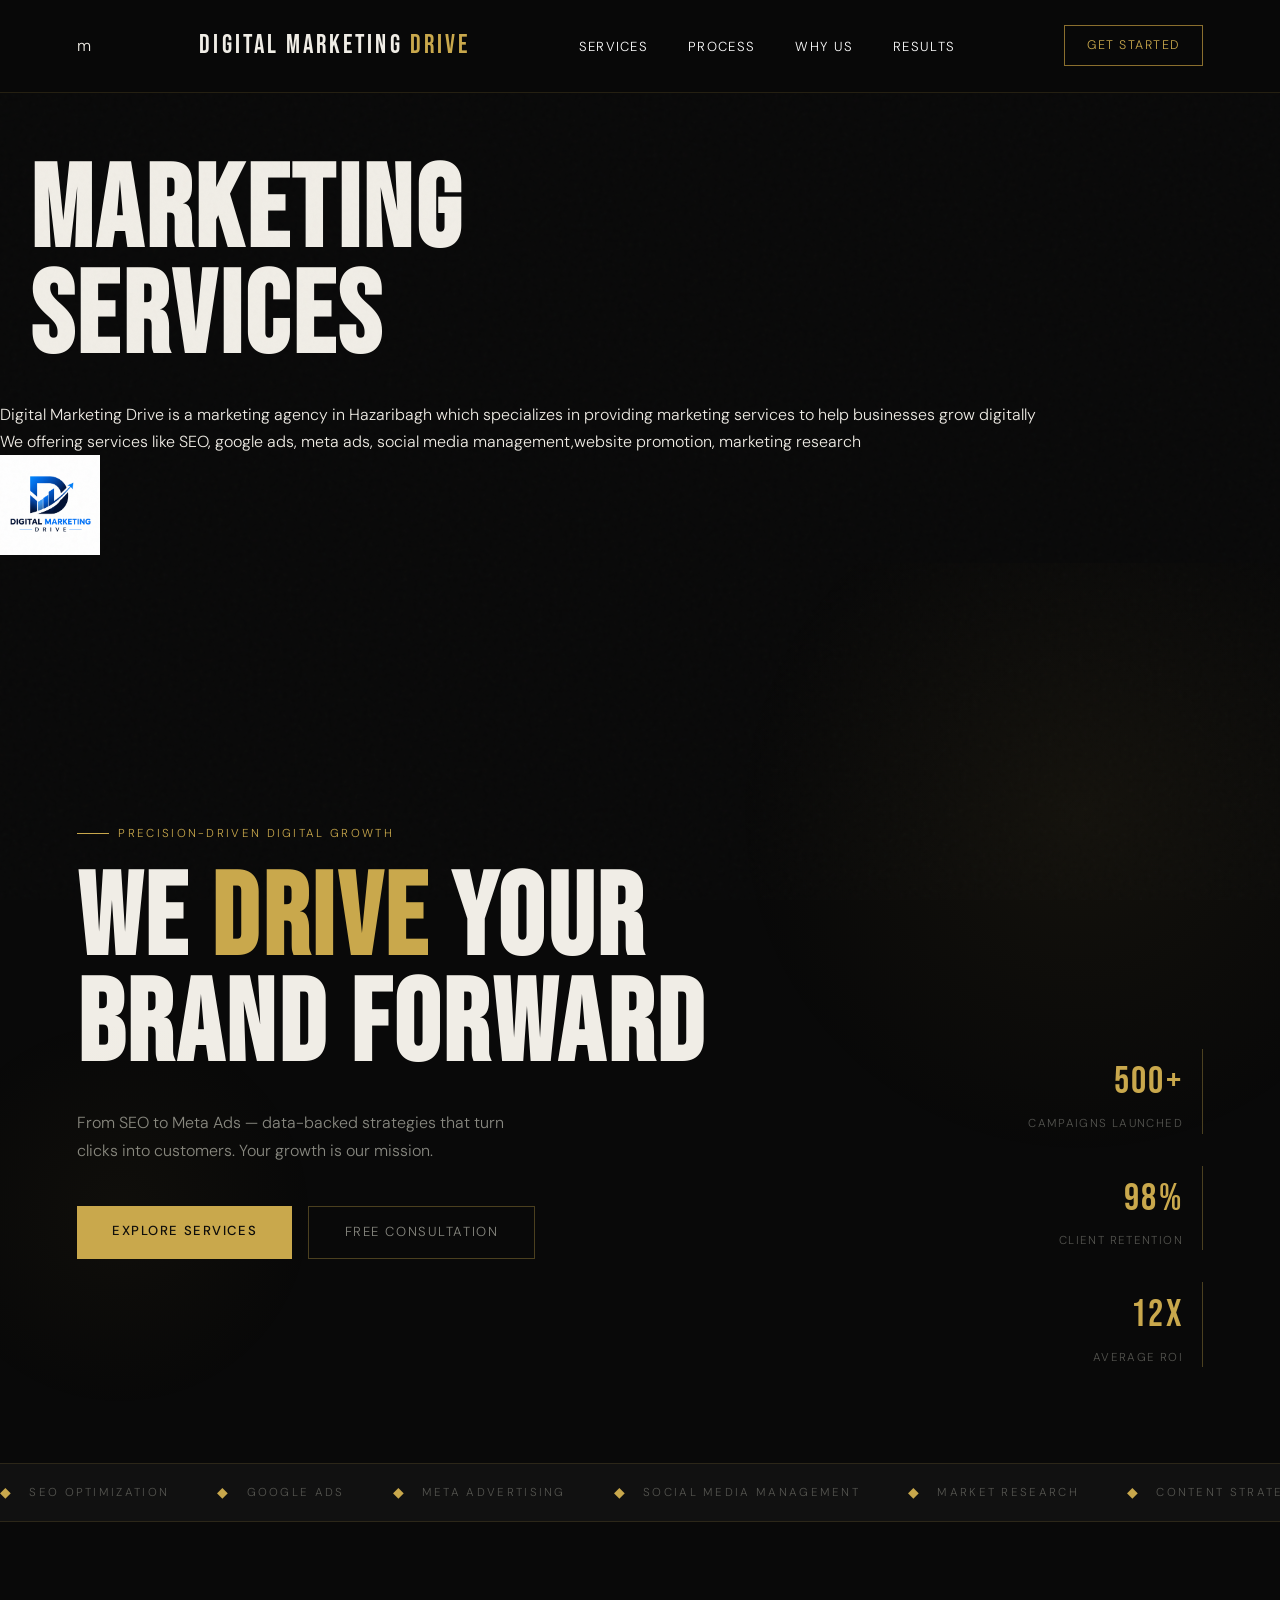
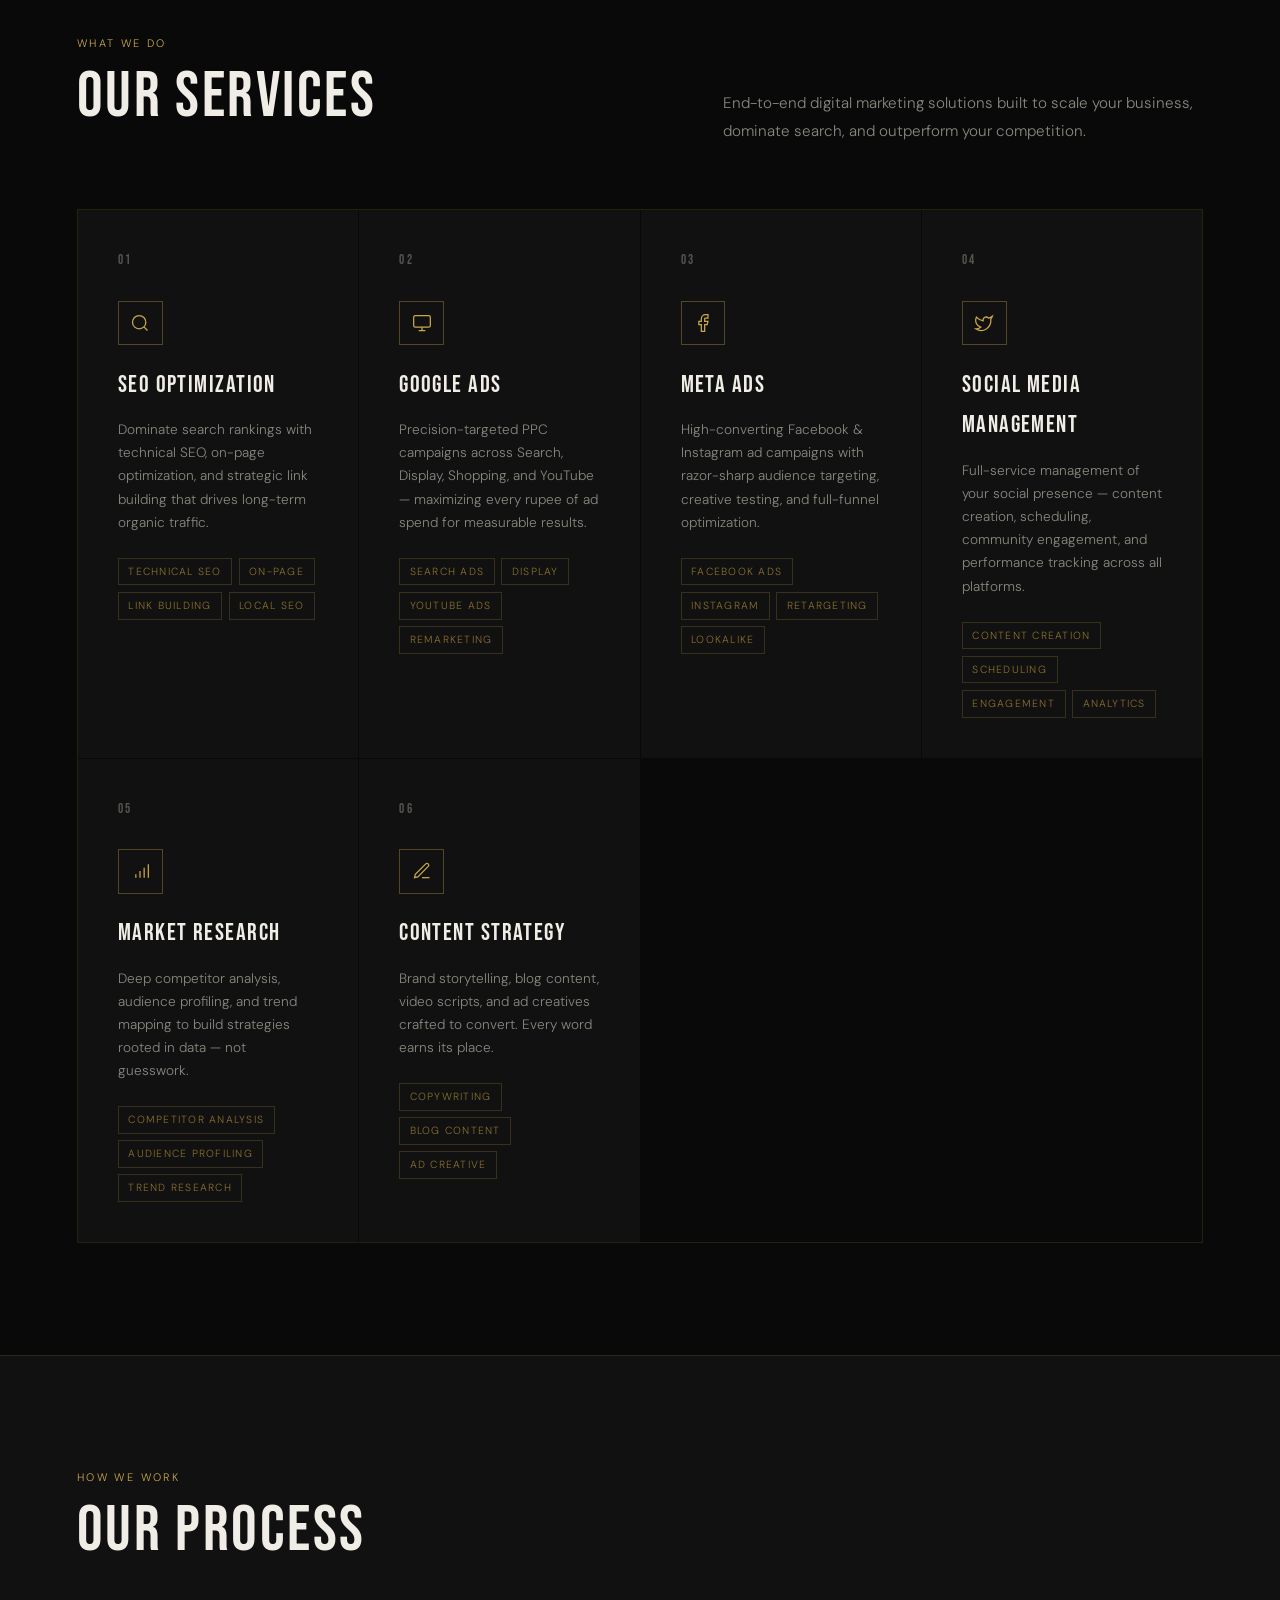
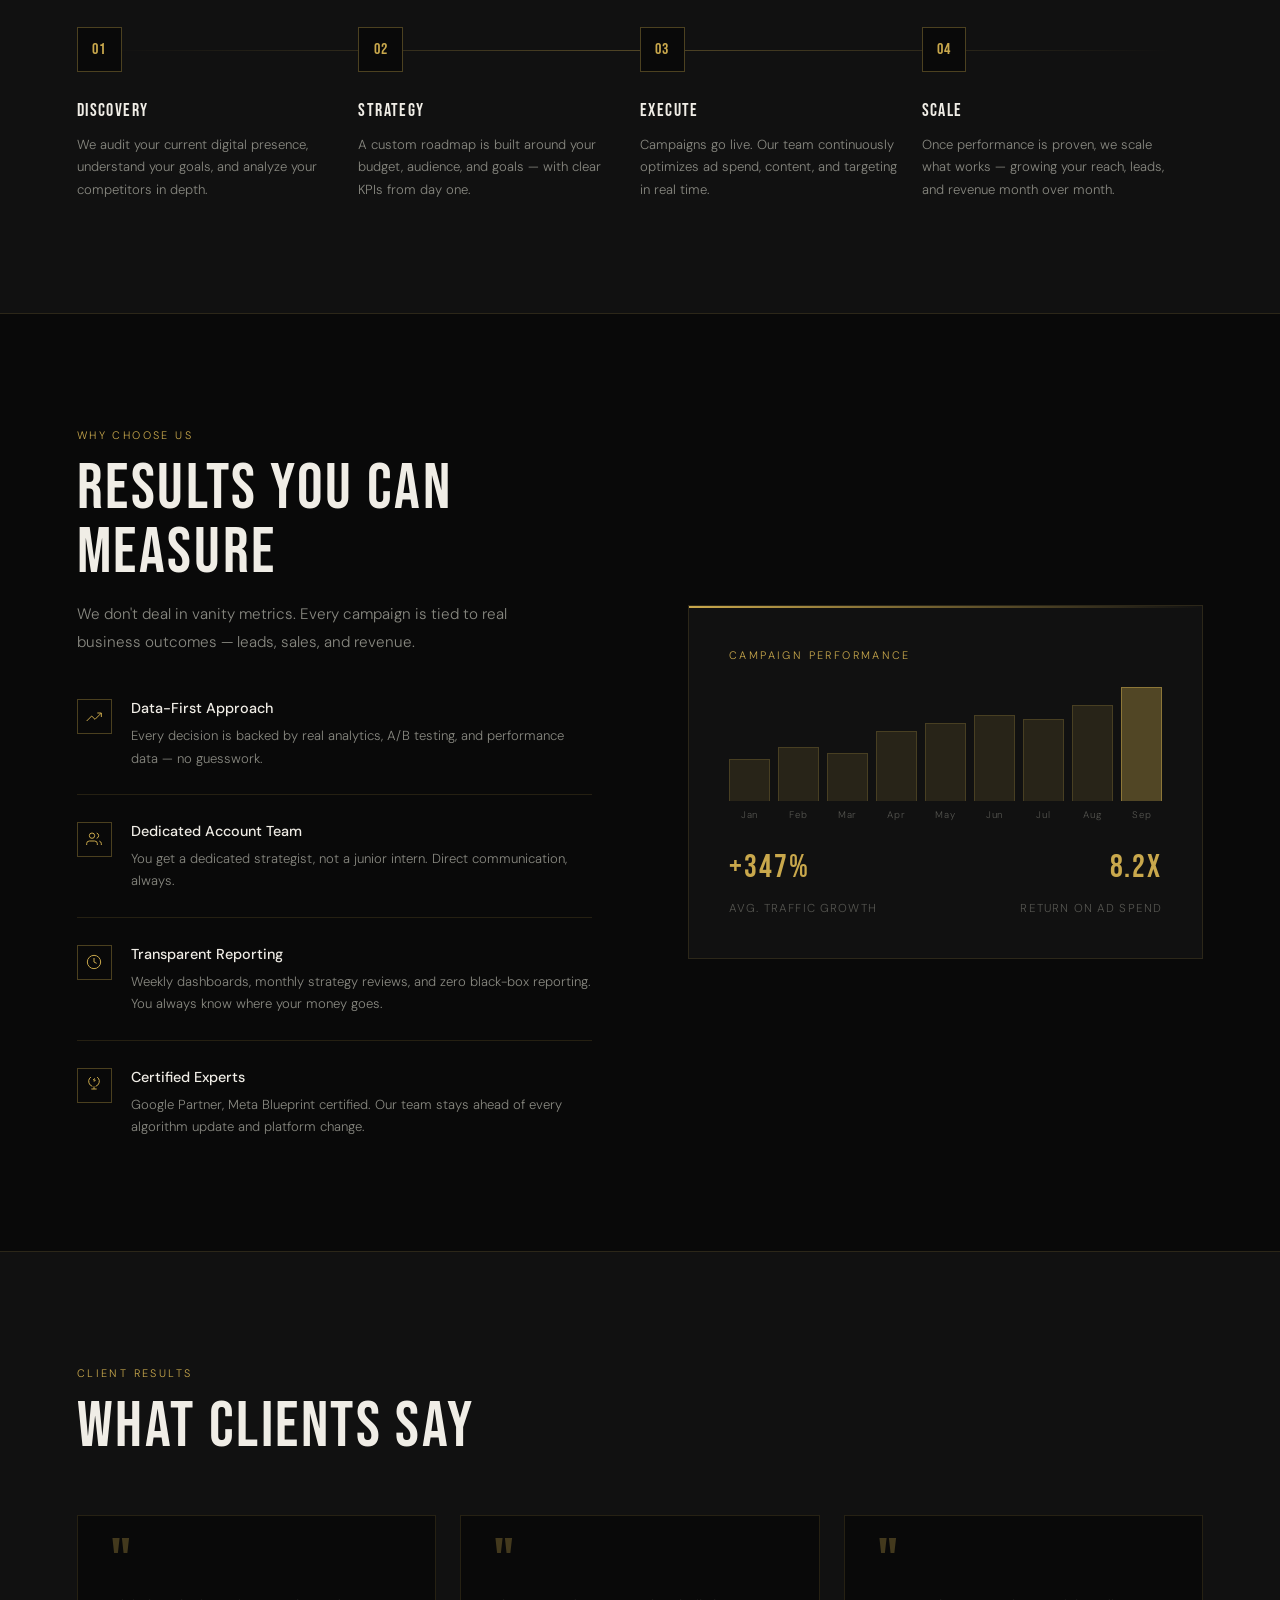
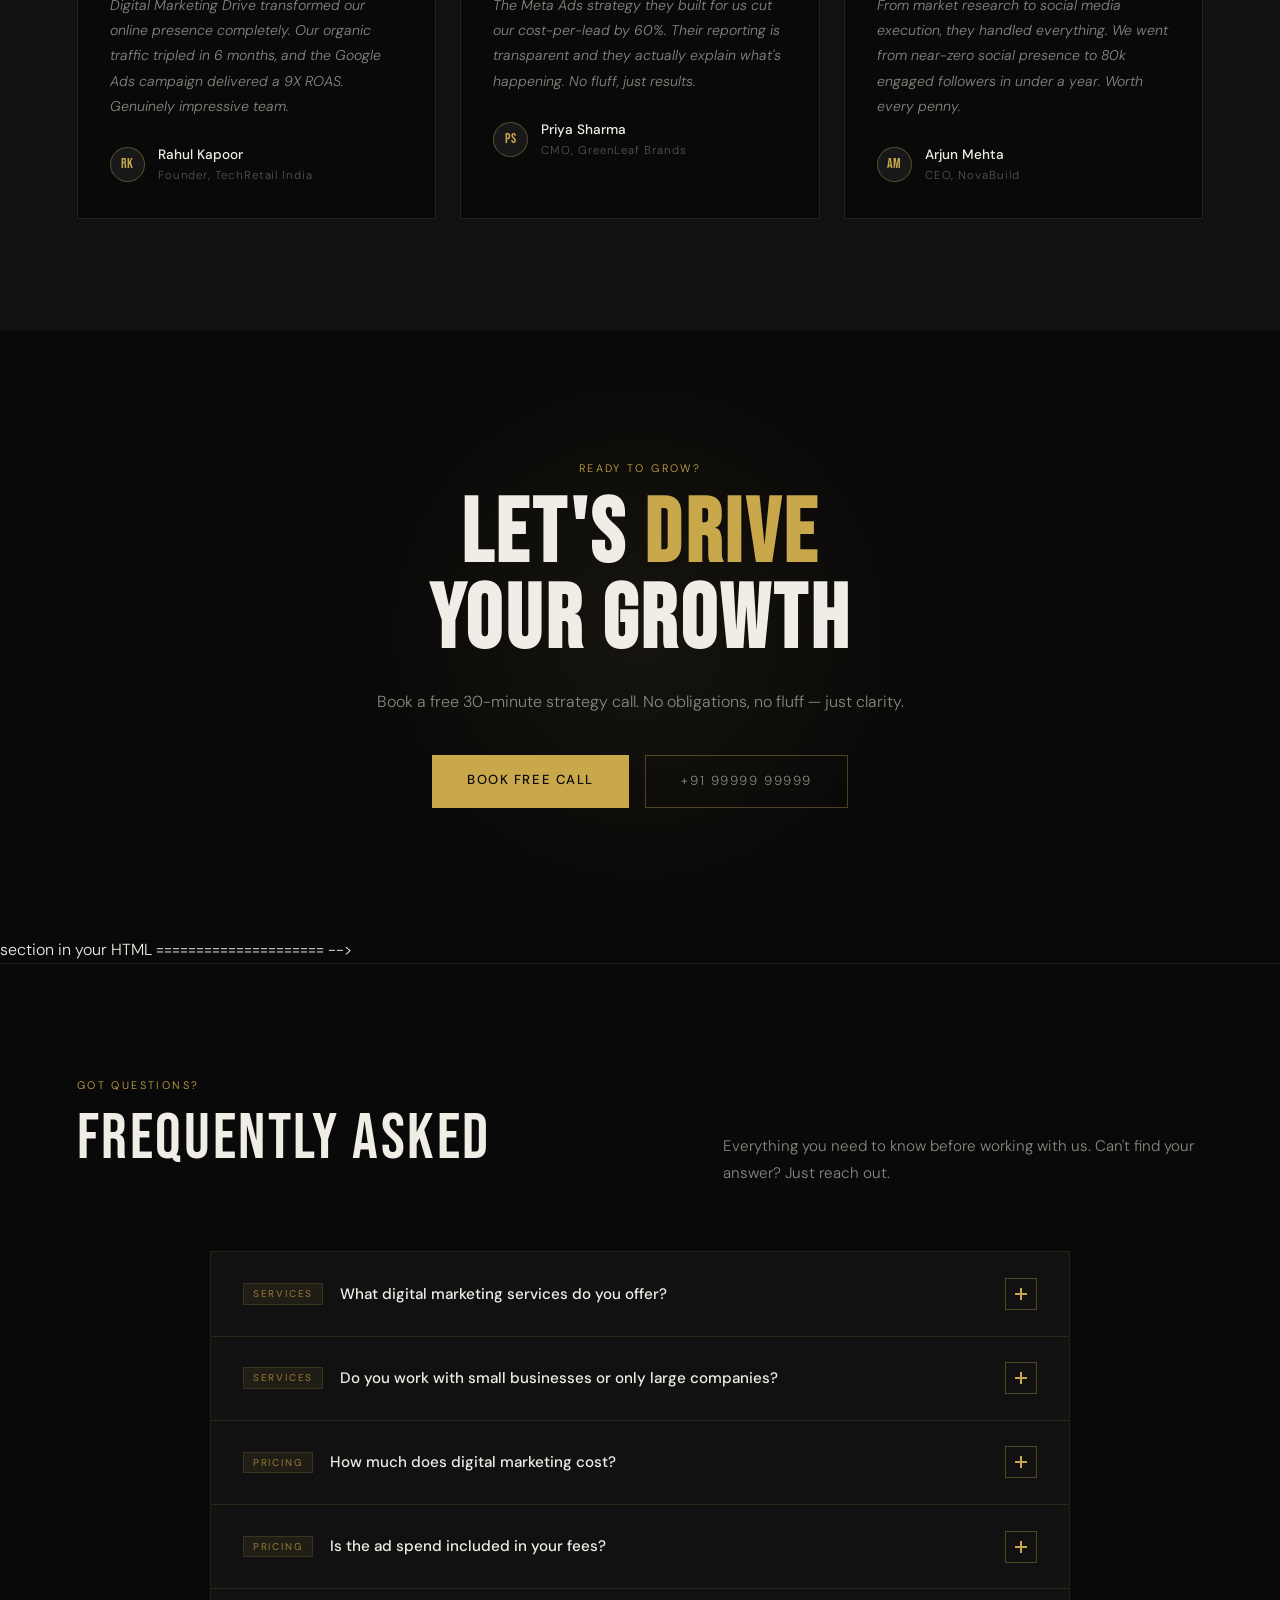
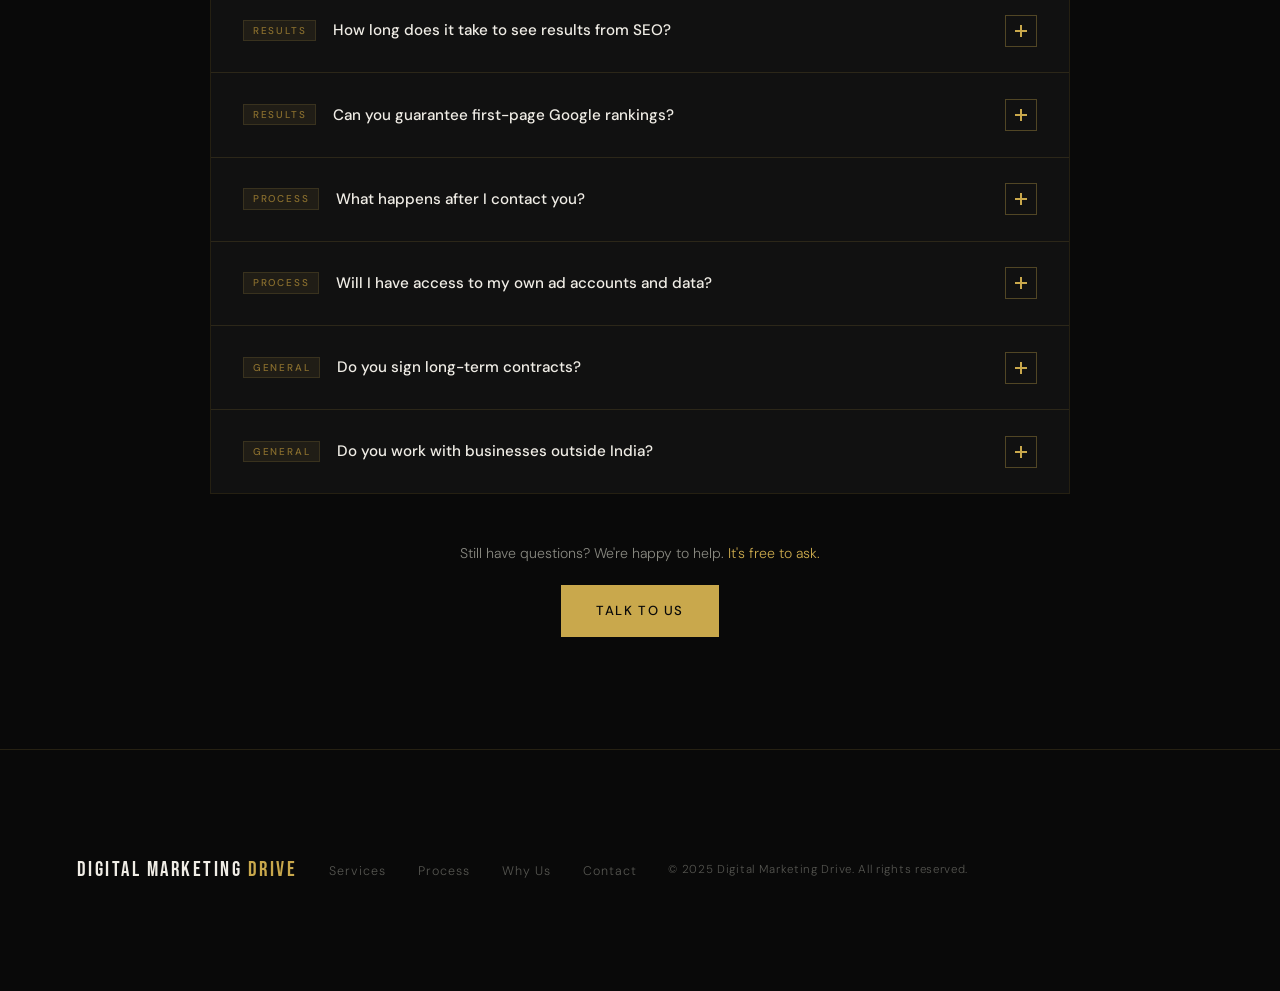
==== index.html @ 26f2d46a "update" ====
<!DOCTYPE html>
<html lang="en">
<head>
  
<meta name="google-site-verification" content="alt0ErPaiK5HaQEYx57ygSTDTfefGJFBTfuXlJcCI04" />
  <script type="application/ld+json">
    

{
  "@context": "https://schema.org/",
  "@type": "[service,organization]",
  "name": "Digital Marketing Drive",
  "url": "",
  "potentialAction": {
    "@type": "digital-marketing-service",
    "target": "{search-engine-optimization}",
    "target": "{search-engine-marketing}",
    "target": "{social-media-marketing}",
    "target": "{email-marketing}",
    "query-input": "digital-marketing-service-near-me"
  }
}
</script>
<meta charset="UTF-8">
<meta name="viewport" content="width=device-width, initial-scale=1.0">
<title>Digital Marketing Drive</title>
<meta name="description" content="Digital Marketing Drive provides services for Marketing business like SEO, google ads, meta ads, website promotion,content marketing,
social media management, marketing research , data analyticsand marketing solutions for business">
<meta name="keywords" content="social media management in Hazaribagh, content marketing in Hazaribagh, marketing research in Hazaribagh, meta ads in Hazaribagh, google ads in Hazaribagh,
 SEO in Hazaribagh, website promotion in Hazaribagh, data analytics in Hazaribagh">



<link href="https://fonts.googleapis.com/css2?family=Bebas+Neue&family=DM+Sans:ital,wght@0,300;0,400;0,500;1,300&display=swap" rel="stylesheet">
<link rel="stylesheet" href="style.css">
<link rel="icon" type="image/png" href="Digital marketing.png",>
<meta name="google-site-verification" content="alt0ErPaiK5HaQEYx57ygSTDTfefGJFBTfuXlJcCI04" />


 


</head>
<body>
  <h1 class="heading">Marketing services</h1>
  <p>Digital Marketing Drive is a marketing agency in Hazaribagh which specializes in providing marketing services to help  businesses grow digitally</p>
  <p> We offering services like SEO, google ads, meta ads, social media management,website promotion, marketing research</p>
<image height="100 " width="100"src="Digital marketing.png" alt="digital marketing drive logo">

<!-- NAV -->
<nav>m
  <div class="nav-logo">Digital Marketing <span>Drive</span></div>
  <ul class="nav-links">
    <li><a href="#services">Services</a></li>
    <li><a href="#process">Process</a></li>
    <li><a href="#why">Why Us</a></li>
    <li><a href="#testimonials">Results</a></li>
  </ul>
  <a target="_blank" href="#contact" class="nav-cta">Get Started</a>
</nav>

<!-- HERO -->
<section class="hero">
  <div class="hero-bg-circle"></div>
  <div class="hero-bg-circle2"></div>
  <div>
    <div class="hero-eyebrow">Precision-Driven Digital Growth</div>
    <h1>We <span class="gold">Drive</span> Your Brand Forward</h1>
    <p class="hero-sub">From SEO to Meta Ads — data-backed strategies that turn clicks into customers. Your growth is our mission.</p>
    <div class="hero-actions">
      <a href="#services" class="btn-primary">Explore Services</a>
      <a href="#contact" class="btn-ghost">Free Consultation</a>
    </div>
  </div>
  <div class="hero-stats">
    <div class="stat">
      <div class="stat-num">500+</div>
      <div class="stat-label">Campaigns Launched</div>
    </div>
    <div class="stat">
      <div class="stat-num">98%</div>
      <div class="stat-label">Client Retention</div>
    </div>
    <div class="stat">
      <div class="stat-num">12X</div>
      <div class="stat-label">Average ROI</div>
    </div>
  </div>
</section>

<!-- MARQUEE -->
<div class="marquee-section">
  <div class="marquee-track">
    <div class="marquee-item"><span>◆</span> SEO Optimization</div>
    <div class="marquee-item"><span>◆</span> Google Ads</div>
    <div class="marquee-item"><span>◆</span> Meta Advertising</div>
    <div class="marquee-item"><span>◆</span> Social Media Management</div>
    <div class="marquee-item"><span>◆</span> Market Research</div>
    <div class="marquee-item"><span>◆</span> Content Strategy</div>
    <div class="marquee-item"><span>◆</span> Brand Growth</div>
    <div class="marquee-item"><span>◆</span> Data Analytics</div>
    <div class="marquee-item"><span>◆</span> SEO Optimization</div>
    <div class="marquee-item"><span>◆</span> Google Ads</div>
    <div class="marquee-item"><span>◆</span> Meta Advertising</div>
    <div class="marquee-item"><span>◆</span> Social Media Management</div>
    <div class="marquee-item"><span>◆</span> Market Research</div>
    <div class="marquee-item"><span>◆</span> Content Strategy</div>
    <div class="marquee-item"><span>◆</span> Brand Growth</div>
    <div class="marquee-item"><span>◆</span> Data Analytics</div>
  </div>
</div>

<!-- SERVICES -->
<section class="services" id="services">
  <div class="services-header">
    <div>
      <div class="section-label">What We Do</div>
      <div class="section-title">Our Services</div>
    </div>
    <p class="section-body">End-to-end digital marketing solutions built to scale your business, dominate search, and outperform your competition.</p>
  </div>

  <div class="services-grid">
    <div class="service-card reveal">
      <div class="service-num">01</div>
      <div class="service-icon">
        <svg width="20" height="20" viewBox="0 0 24 24" fill="none" stroke="currentColor" stroke-width="1.5"><circle cx="11" cy="11" r="8"/><path d="m21 21-4.35-4.35"/></svg>
      </div>
      <div class="service-name">SEO Optimization</div>
      <p class="service-desc">Dominate search rankings with technical SEO, on-page optimization, and strategic link building that drives long-term organic traffic.</p>
      <div class="service-tags">
        <span class="tag">Technical SEO</span>
        <span class="tag">On-Page</span>
        <span class="tag">Link Building</span>
        <span class="tag">Local SEO</span>
      </div>
    </div>

    <div class="service-card reveal reveal-delay-1">
      <div class="service-num">02</div>
      <div class="service-icon">
        <svg width="20" height="20" viewBox="0 0 24 24" fill="none" stroke="currentColor" stroke-width="1.5"><rect x="2" y="3" width="20" height="14" rx="2"/><path d="M8 21h8M12 17v4"/></svg>
      </div>
      <div class="service-name">Google Ads</div>
      <p class="service-desc">Precision-targeted PPC campaigns across Search, Display, Shopping, and YouTube — maximizing every rupee of ad spend for measurable results.</p>
      <div class="service-tags">
        <span class="tag">Search Ads</span>
        <span class="tag">Display</span>
        <span class="tag">YouTube Ads</span>
        <span class="tag">Remarketing</span>
      </div>
    </div>

    <div class="service-card reveal reveal-delay-2">
      <div class="service-num">03</div>
      <div class="service-icon">
        <svg width="20" height="20" viewBox="0 0 24 24" fill="none" stroke="currentColor" stroke-width="1.5"><path d="M18 2h-3a5 5 0 0 0-5 5v3H7v4h3v8h4v-8h3l1-4h-4V7a1 1 0 0 1 1-1h3z"/></svg>
      </div>
      <div class="service-name">Meta Ads</div>
      <p class="service-desc">High-converting Facebook & Instagram ad campaigns with razor-sharp audience targeting, creative testing, and full-funnel optimization.</p>
      <div class="service-tags">
        <span class="tag">Facebook Ads</span>
        <span class="tag">Instagram</span>
        <span class="tag">Retargeting</span>
        <span class="tag">Lookalike</span>
      </div>
    </div>

    <div class="service-card reveal reveal-delay-3">
      <div class="service-num">04</div>
      <div class="service-icon">
        <svg width="20" height="20" viewBox="0 0 24 24" fill="none" stroke="currentColor" stroke-width="1.5"><path d="M22 4s-.7 2.1-2 3.4c1.6 10-9.4 17.3-18 11.6 2.2.1 4.4-.6 6-2C3 15.5.5 9.6 3 5c2.2 2.4 4.7 4.3 8 4.5-.8-3.9 3.6-6.3 6.4-3.3A12.7 12.7 0 0 0 22 4z"/></svg>
      </div>
      <div class="service-name">Social Media Management</div>
      <p class="service-desc">Full-service management of your social presence — content creation, scheduling, community engagement, and performance tracking across all platforms.</p>
      <div class="service-tags">
        <span class="tag">Content Creation</span>
        <span class="tag">Scheduling</span>
        <span class="tag">Engagement</span>
        <span class="tag">Analytics</span>
      </div>
    </div>

    <div class="service-card reveal reveal-delay-1">
      <div class="service-num">05</div>
      <div class="service-icon">
        <svg width="20" height="20" viewBox="0 0 24 24" fill="none" stroke="currentColor" stroke-width="1.5"><path d="M2 20h.01"/><path d="M7 20v-4"/><path d="M12 20v-8"/><path d="M17 20V8"/><path d="M22 4v16"/></svg>
      </div>
      <div class="service-name">Market Research</div>
      <p class="service-desc">Deep competitor analysis, audience profiling, and trend mapping to build strategies rooted in data — not guesswork.</p>
      <div class="service-tags">
        <span class="tag">Competitor Analysis</span>
        <span class="tag">Audience Profiling</span>
        <span class="tag">Trend Research</span>
      </div>
    </div>

    <div class="service-card reveal reveal-delay-2">
      <div class="service-num">06</div>
      <div class="service-icon">
        <svg width="20" height="20" viewBox="0 0 24 24" fill="none" stroke="currentColor" stroke-width="1.5"><path d="M12 20h9"/><path d="M16.5 3.5a2.12 2.12 0 0 1 3 3L7 19l-4 1 1-4Z"/></svg>
      </div>
      <div class="service-name">Content Strategy</div>
      <p class="service-desc">Brand storytelling, blog content, video scripts, and ad creatives crafted to convert. Every word earns its place.</p>
      <div class="service-tags">
        <span class="tag">Copywriting</span>
        <span class="tag">Blog Content</span>
        <span class="tag">Ad Creative</span>
      </div>
    </div>
  </div>
</section>

<!-- PROCESS -->
<section class="process" id="process">
  <div class="process-header">
    <div class="section-label">How We Work</div>
    <div class="section-title">Our Process</div>
  </div>
  <div class="process-steps">
    <div class="step reveal">
      <div class="step-dot">01</div>
      <div class="step-title">Discovery</div>
      <p class="step-desc">We audit your current digital presence, understand your goals, and analyze your competitors in depth.</p>
    </div>
    <div class="step reveal reveal-delay-1">
      <div class="step-dot">02</div>
      <div class="step-title">Strategy</div>
      <p class="step-desc">A custom roadmap is built around your budget, audience, and goals — with clear KPIs from day one.</p>
    </div>
    <div class="step reveal reveal-delay-2">
      <div class="step-dot">03</div>
      <div class="step-title">Execute</div>
      <p class="step-desc">Campaigns go live. Our team continuously optimizes ad spend, content, and targeting in real time.</p>
    </div>
    <div class="step reveal reveal-delay-3">
      <div class="step-dot">04</div>
      <div class="step-title">Scale</div>
      <p class="step-desc">Once performance is proven, we scale what works — growing your reach, leads, and revenue month over month.</p>
    </div>
  </div>
</section>

<!-- WHY US -->
<section class="why" id="why">
  <div>
    <div class="section-label">Why Choose Us</div>
    <div class="section-title">Results You Can Measure</div>
    <p class="section-body" style="margin-bottom: 2.5rem;">We don't deal in vanity metrics. Every campaign is tied to real business outcomes — leads, sales, and revenue.</p>
    <div class="why-features">
      <div class="feature-row reveal">
        <div class="feature-icon-wrap">
          <svg width="16" height="16" viewBox="0 0 24 24" fill="none" stroke="currentColor" stroke-width="1.5"><polyline points="23 6 13.5 15.5 8.5 10.5 1 18"/><polyline points="17 6 23 6 23 12"/></svg>
        </div>
        <div>
          <div class="feature-title">Data-First Approach</div>
          <p class="feature-text">Every decision is backed by real analytics, A/B testing, and performance data — no guesswork.</p>
        </div>
      </div>
      <div class="feature-row reveal reveal-delay-1">
        <div class="feature-icon-wrap">
          <svg width="16" height="16" viewBox="0 0 24 24" fill="none" stroke="currentColor" stroke-width="1.5"><path d="M17 21v-2a4 4 0 0 0-4-4H5a4 4 0 0 0-4 4v2"/><circle cx="9" cy="7" r="4"/><path d="M23 21v-2a4 4 0 0 0-3-3.87"/><path d="M16 3.13a4 4 0 0 1 0 7.75"/></svg>
        </div>
        <div>
          <div class="feature-title">Dedicated Account Team</div>
          <p class="feature-text">You get a dedicated strategist, not a junior intern. Direct communication, always.</p>
        </div>
      </div>
      <div class="feature-row reveal reveal-delay-2">
        <div class="feature-icon-wrap">
          <svg width="16" height="16" viewBox="0 0 24 24" fill="none" stroke="currentColor" stroke-width="1.5"><circle cx="12" cy="12" r="10"/><polyline points="12 6 12 12 16 14"/></svg>
        </div>
        <div>
          <div class="feature-title">Transparent Reporting</div>
          <p class="feature-text">Weekly dashboards, monthly strategy reviews, and zero black-box reporting. You always know where your money goes.</p>
        </div>
      </div>
      <div class="feature-row reveal reveal-delay-3">
        <div class="feature-icon-wrap">
          <svg width="16" height="16" viewBox="0 0 24 24" fill="none" stroke="currentColor" stroke-width="1.5"><path d="m13 2-2 2.5h3L12 7"/><path d="M9.5 14a8 8 0 1 1 5 0"/><path d="M12 14v4M8 18h8"/></svg>
        </div>
        <div>
          <div class="feature-title">Certified Experts</div>
          <p class="feature-text">Google Partner, Meta Blueprint certified. Our team stays ahead of every algorithm update and platform change.</p>
        </div>
      </div>
    </div>
  </div>

  <div class="why-visual reveal">
    <div class="why-card-main">
      <div class="section-label" style="margin-bottom: 1rem;">Campaign Performance</div>
      <div class="growth-chart">
        <div class="bar" style="height: 35%"><span class="bar-label">Jan</span></div>
        <div class="bar" style="height: 45%"><span class="bar-label">Feb</span></div>
        <div class="bar" style="height: 40%"><span class="bar-label">Mar</span></div>
        <div class="bar" style="height: 58%"><span class="bar-label">Apr</span></div>
        <div class="bar" style="height: 65%"><span class="bar-label">May</span></div>
        <div class="bar" style="height: 72%"><span class="bar-label">Jun</span></div>
        <div class="bar" style="height: 68%"><span class="bar-label">Jul</span></div>
        <div class="bar" style="height: 80%"><span class="bar-label">Aug</span></div>
        <div class="bar active" style="height: 95%"><span class="bar-label">Sep</span></div>
      </div>
      <div class="chart-footer" style="margin-top: 2.5rem;">
        <div>
          <div class="chart-metric">+347%</div>
          <div class="chart-metric-label">Avg. Traffic Growth</div>
        </div>
        <div style="text-align:right">
          <div class="chart-metric">8.2X</div>
          <div class="chart-metric-label">Return on Ad Spend</div>
        </div>
      </div>
    </div>
  </div>
</section>

<!-- TESTIMONIALS -->
<section class="testimonials" id="testimonials">
  <div class="testi-header">
    <div class="section-label">Client Results</div>
    <div class="section-title">What Clients Say</div>
  </div>
  <div class="testi-grid">
    <div class="testi-card reveal">
      <div class="testi-quote-mark">"</div>
      <p class="testi-text">Digital Marketing Drive transformed our online presence completely. Our organic traffic tripled in 6 months, and the Google Ads campaign delivered a 9X ROAS. Genuinely impressive team.</p>
      <div class="testi-author">
        <div class="testi-avatar">RK</div>
        <div>
          <div class="testi-name">Rahul Kapoor</div>
          <div class="testi-role">Founder, TechRetail India</div>
        </div>
      </div>
    </div>
    <div class="testi-card reveal reveal-delay-1">
      <div class="testi-quote-mark">"</div>
      <p class="testi-text">The Meta Ads strategy they built for us cut our cost-per-lead by 60%. Their reporting is transparent and they actually explain what's happening. No fluff, just results.</p>
      <div class="testi-author">
        <div class="testi-avatar">PS</div>
        <div>
          <div class="testi-name">Priya Sharma</div>
          <div class="testi-role">CMO, GreenLeaf Brands</div>
        </div>
      </div>
    </div>
    <div class="testi-card reveal reveal-delay-2">
      <div class="testi-quote-mark">"</div>
      <p class="testi-text">From market research to social media execution, they handled everything. We went from near-zero social presence to 80k engaged followers in under a year. Worth every penny.</p>
      <div class="testi-author">
        <div class="testi-avatar">AM</div>
        <div>
          <div class="testi-name">Arjun Mehta</div>
          <div class="testi-role">CEO, NovaBuild</div>
        </div>
      </div>
    </div>
  </div>
</section>

<!-- CTA -->
<section class="cta-section" id="contact">
  <div class="section-label" style="text-align:center; margin-bottom: 1rem;">Ready to Grow?</div>
  <h2>Let's <span>Drive</span><br>Your Growth</h2>
  <p>Book a free 30-minute strategy call. No obligations, no fluff — just clarity.</p>
  <div class="hero-actions">
    <a href="mailto:hello@digitalmarketingdrive.com" class="btn-primary">Book Free Call</a>
    <a href="tel:+91-9999999999" class="btn-ghost">+91 99999 99999</a>
  </div>
</section>
<!-- =====================
     FAQ SECTION
     Paste this just before the <!-- CTA --> section in your HTML
     ===================== -->

<section class="faq" id="faq">
  <div class="faq-header">
    <div>
      <div class="section-label">Got Questions?</div>
      <div class="section-title">Frequently Asked</div>
    </div>
    <p class="section-body">Everything you need to know before working with us. Can't find your answer? Just reach out.</p>
  </div>

  <div class="faq-list">

    <!-- SERVICES -->
    <div class="faq-item reveal">
      <button class="faq-question" aria-expanded="false">
        <span class="faq-question-text">
          <span class="faq-category-label">Services</span>
          What digital marketing services do you offer?
        </span>
        <span class="faq-icon" aria-hidden="true">
          <svg viewBox="0 0 14 14"><line x1="7" y1="1" x2="7" y2="13"/><line x1="1" y1="7" x2="13" y2="7"/></svg>
        </span>
      </button>
      <div class="faq-answer">
        <p>We offer a full suite of digital marketing services including SEO Optimization, Google Ads (PPC), Meta Ads (Facebook & Instagram), Social Media Management, Market Research, and Content Strategy. Each service is available individually or as part of a custom growth package tailored to your business goals and budget.</p>
      </div>
    </div>

    <div class="faq-item reveal reveal-delay-1">
      <button class="faq-question" aria-expanded="false">
        <span class="faq-question-text">
          <span class="faq-category-label">Services</span>
          Do you work with small businesses or only large companies?
        </span>
        <span class="faq-icon" aria-hidden="true">
          <svg viewBox="0 0 14 14"><line x1="7" y1="1" x2="7" y2="13"/><line x1="1" y1="7" x2="13" y2="7"/></svg>
        </span>
      </button>
      <div class="faq-answer">
        <p>We work with businesses of all sizes — from early-stage startups and local businesses to established mid-sized brands. Our strategies are always scaled and priced to match your current stage. Whether you have a ₹15,000/month budget or ₹5 lakh/month, we build a plan that delivers real ROI at your level.</p>
      </div>
    </div>

    <!-- PRICING -->
    <div class="faq-item reveal reveal-delay-2">
      <button class="faq-question" aria-expanded="false">
        <span class="faq-question-text">
          <span class="faq-category-label">Pricing</span>
          How much does digital marketing cost?
        </span>
        <span class="faq-icon" aria-hidden="true">
          <svg viewBox="0 0 14 14"><line x1="7" y1="1" x2="7" y2="13"/><line x1="1" y1="7" x2="13" y2="7"/></svg>
        </span>
      </button>
      <div class="faq-answer">
        <p>Pricing depends on the services selected, your industry, and campaign scope. As a general guide, our monthly retainers start from ₹15,000 for a single service and go up based on the complexity and scale of your campaigns. We offer a free consultation to assess your needs before giving you a precise, transparent quote — no hidden fees, ever.</p>
      </div>
    </div>

    <div class="faq-item reveal reveal-delay-3">
      <button class="faq-question" aria-expanded="false">
        <span class="faq-question-text">
          <span class="faq-category-label">Pricing</span>
          Is the ad spend included in your fees?
        </span>
        <span class="faq-icon" aria-hidden="true">
          <svg viewBox="0 0 14 14"><line x1="7" y1="1" x2="7" y2="13"/><line x1="1" y1="7" x2="13" y2="7"/></svg>
        </span>
      </button>
      <div class="faq-answer">
        <p>No — ad spend (the money paid directly to Google or Meta) is separate from our management fees. You retain full control of your ad accounts and pay the platforms directly. Our fee covers strategy, campaign setup, creative development, ongoing optimization, and reporting. This keeps things fully transparent — you always see exactly where your money goes.</p>
      </div>
    </div>

    <!-- RESULTS -->
    <div class="faq-item reveal">
      <button class="faq-question" aria-expanded="false">
        <span class="faq-question-text">
          <span class="faq-category-label">Results</span>
          How long does it take to see results from SEO?
        </span>
        <span class="faq-icon" aria-hidden="true">
          <svg viewBox="0 0 14 14"><line x1="7" y1="1" x2="7" y2="13"/><line x1="1" y1="7" x2="13" y2="7"/></svg>
        </span>
      </button>
      <div class="faq-answer">
        <p>SEO is a long-term investment. Most clients start seeing measurable improvements in keyword rankings and organic traffic within 3–4 months. Significant, compounding results typically become visible at the 6–9 month mark. Paid ads (Google/Meta) deliver results much faster — often within the first 2–4 weeks of a campaign going live.</p>
      </div>
    </div>

    <div class="faq-item reveal reveal-delay-1">
      <button class="faq-question" aria-expanded="false">
        <span class="faq-question-text">
          <span class="faq-category-label">Results</span>
          Can you guarantee first-page Google rankings?
        </span>
        <span class="faq-icon" aria-hidden="true">
          <svg viewBox="0 0 14 14"><line x1="7" y1="1" x2="7" y2="13"/><line x1="1" y1="7" x2="13" y2="7"/></svg>
        </span>
      </button>
      <div class="faq-answer">
        <p>No ethical SEO agency can guarantee specific rankings — and you should be cautious of anyone who does. Google's algorithm is complex and ever-changing. What we do guarantee is a proven, white-hat methodology focused on improving your overall organic visibility, traffic quality, and domain authority over time. Our track record speaks through our clients' growth, not empty promises.</p>
      </div>
    </div>

    <!-- PROCESS -->
    <div class="faq-item reveal reveal-delay-2">
      <button class="faq-question" aria-expanded="false">
        <span class="faq-question-text">
          <span class="faq-category-label">Process</span>
          What happens after I contact you?
        </span>
        <span class="faq-icon" aria-hidden="true">
          <svg viewBox="0 0 14 14"><line x1="7" y1="1" x2="7" y2="13"/><line x1="1" y1="7" x2="13" y2="7"/></svg>
        </span>
      </button>
      <div class="faq-answer">
        <p>After you reach out, we'll schedule a free 30-minute discovery call within 24 hours. On that call, we'll understand your business goals, audit your current digital presence, and identify quick wins. Within 3–5 business days, we'll share a detailed proposal with a custom strategy, timeline, and pricing. Once you're onboard, campaigns can typically launch within 7–10 days.</p>
      </div>
    </div>

    <div class="faq-item reveal reveal-delay-3">
      <button class="faq-question" aria-expanded="false">
        <span class="faq-question-text">
          <span class="faq-category-label">Process</span>
          Will I have access to my own ad accounts and data?
        </span>
        <span class="faq-icon" aria-hidden="true">
          <svg viewBox="0 0 14 14"><line x1="7" y1="1" x2="7" y2="13"/><line x1="1" y1="7" x2="13" y2="7"/></svg>
        </span>
      </button>
      <div class="faq-answer">
        <p>Absolutely — always. Your Google Ads, Meta Business Manager, Google Analytics, and Search Console accounts belong to you. We manage them on your behalf with access granted to our team. You can view performance at any time, and if you ever part ways with us, everything stays with you. We don't hold your assets hostage.</p>
      </div>
    </div>

    <!-- GENERAL -->
    <div class="faq-item reveal">
      <button class="faq-question" aria-expanded="false">
        <span class="faq-question-text">
          <span class="faq-category-label">General</span>
          Do you sign long-term contracts?
        </span>
        <span class="faq-icon" aria-hidden="true">
          <svg viewBox="0 0 14 14"><line x1="7" y1="1" x2="7" y2="13"/><line x1="1" y1="7" x2="13" y2="7"/></svg>
        </span>
      </button>
      <div class="faq-answer">
        <p>We typically work on 3-month minimum engagements — enough time to properly execute and measure strategy. After that, we move to flexible month-to-month agreements. We don't lock you into lengthy contracts because we'd rather earn your loyalty through results. Most of our clients stay with us for 12+ months simply because the work delivers.</p>
      </div>
    </div>

    <div class="faq-item reveal reveal-delay-1">
      <button class="faq-question" aria-expanded="false">
        <span class="faq-question-text">
          <span class="faq-category-label">General</span>
          Do you work with businesses outside India?
        </span>
        <span class="faq-icon" aria-hidden="true">
          <svg viewBox="0 0 14 14"><line x1="7" y1="1" x2="7" y2="13"/><line x1="1" y1="7" x2="13" y2="7"/></svg>
        </span>
      </button>
      <div class="faq-answer">
        <p>Yes. While our roots are in India, we manage campaigns for clients across South Asia, the Middle East, and beyond. Our team is comfortable working across time zones, currencies, and regional ad platforms. If you're targeting a specific international market, let us know — we'll build a strategy specific to that audience and geography.</p>
      </div>
    </div>

  </div>

  <div class="faq-footer">
    <p>Still have questions? We're happy to help. <span>It's free to ask.</span></p>
    <a href="#contact" class="btn-primary">Talk to Us</a>
  </div>
</section>


<!-- =====================
     FAQ JAVASCRIPT
     Paste this just before the closing </script> tag in your HTML
     (or add it as a new <script> block before </body>)
     ===================== -->


<!-- FOOTER -->
<footer>
  <div class="footer-logo">Digital Marketing <span>Drive</span></div>
  <ul class="footer-links">
    <li><a href="#services">Services</a></li>
    <li><a href="#process">Process</a></li>
    <li><a href="#why">Why Us</a></li>
    <li><a href="#contact">Contact</a></li>
  </ul>
  <div class="footer-copy">© 2025 Digital Marketing Drive. All rights reserved.</div>
  <section class="social">
    <a href=""></a>
    <a href=""><img src="" alt=""></a>
    <a href=""><img src="" alt=""></a>
    <a href=""><img src="" alt=""></a>
    <a href=""><img src="" alt=""></a>
  </section>
  <iframe src="https://www.google.com/maps/embed?pb=!1m18!1m12!1m3!1d3645.119231838537!2d85.37970507512297!3d23.99156637850656!2m3!1f0!2f0!3f0!3m2!1i1024!2i768!4f13.1!3m3!1m2!1s0x39f49de9e54760fd%3A0xea3ec4ee5c7f1459!2sDigital%20Marketing%20Drive!5e0!3m2!1sen!2sin!4v1779687143273!5m2!1sen!2sin" width="160" height="145" style="border:0;" allowfullscreen="" loading="lazy" referrerpolicy="no-referrer-when-downgrade"></iframe>
</footer>

<script src="script.js"></script>
</body>
</html>
---- style.css ----
*, *::before, *::after { margin: 0; padding: 0; box-sizing: border-box; }

  :root {
    --gold: #C9A84C;
    --gold-dim: #8A6F2E;
    --gold-light: #F0D080;
    --bg-deep: #090909;
    --bg-card: #111111;
    --bg-surface: #181818;
    --text-primary: #F0EDE6;
    --text-muted: #888880;
    --text-dim: #555550;
    --border: rgba(201,168,76,0.15);
    --border-strong: rgba(201,168,76,0.35);
  }

  html { scroll-behavior: smooth; }

  body {
    font-family: 'DM Sans', sans-serif;
    background: var(--bg-deep);
    color: var(--text-primary);
    overflow-x: hidden;
    font-weight: 300;
    line-height: 1.7;
  }

  /* NOISE OVERLAY */
  body::before {
    content: '';
    position: fixed;
    inset: 0;
    background-image: url("data:image/svg+xml,%3Csvg viewBox='0 0 200 200' xmlns='http://www.w3.org/2000/svg'%3E%3Cfilter id='n'%3E%3CfeTurbulence type='fractalNoise' baseFrequency='0.9' numOctaves='4' stitchTiles='stitch'/%3E%3C/filter%3E%3Crect width='100%25' height='100%25' filter='url(%23n)' opacity='0.03'/%3E%3C/svg%3E");
    pointer-events: none;
    z-index: 0;
    opacity: 0.6;
  }

  /* NAV */
  nav {
    position: fixed;
    top: 0; left: 0; right: 0;
    z-index: 100;
    display: flex;
    align-items: center;
    justify-content: space-between;
    padding: 1.5rem 6vw;
    border-bottom: 1px solid var(--border);
    background: rgba(9,9,9,0.85);
    backdrop-filter: blur(16px);
  }

  .nav-logo {
    font-family: 'Bebas Neue', sans-serif;
    font-size: 1.6rem;
    letter-spacing: 0.12em;
    color: var(--text-primary);
  }

  .nav-logo span { color: var(--gold); }

  .nav-links {
    display: flex;
    gap: 2.5rem;
    list-style: none;
  }

  .nav-links a {
    color: white;
    text-decoration: none;
    font-size: 0.82rem;
    letter-spacing: 0.1em;
    text-transform: uppercase;
    transition: color 0.2s;
  }

  .nav-links a:hover { color:#00F0FF; }

  .nav-cta {
    background: transparent;
    border: 1px solid var(--gold-dim);
    color: var(--gold);
    padding: 0.55rem 1.4rem;
    font-family: 'DM Sans', sans-serif;
    font-size: 0.78rem;
    letter-spacing: 0.12em;
    text-transform: uppercase;
    cursor: pointer;
    transition: background 0.2s, color 0.2s;
    text-decoration: none;
  }

  .nav-cta:hover {
    background: var(--gold);
    color: #090909;
  }

  /* HERO */
  .hero {
    position: relative;
    min-height: 100vh;
    display: flex;
    align-items: center;
    padding: 8rem 6vw 5rem;
    overflow: hidden;
  }

  .hero-bg-circle {
    position: absolute;
    width: 700px;
    height: 700px;
    border-radius: 50%;
    background: radial-gradient(circle, rgba(201,168,76,0.06) 0%, transparent 70%);
    top: -100px;
    right: -150px;
    pointer-events: none;
  }

  .hero-bg-circle2 {
    position: absolute;
    width: 400px;
    height: 400px;
    border-radius: 50%;
    background: radial-gradient(circle, rgba(201,168,76,0.04) 0%, transparent 70%);
    bottom: 50px;
    left: -80px;
    pointer-events: none;
  }

  .hero-eyebrow {
    display: inline-flex;
    align-items: center;
    gap: 0.6rem;
    font-size: 0.72rem;
    letter-spacing: 0.2em;
    text-transform: uppercase;
    color: var(--gold);
    margin-bottom: 1.5rem;
  }

  .hero-eyebrow::before {
    content: '';
    display: inline-block;
    width: 2rem;
    height: 1px;
    background: var(--gold);
  }

  h1 {
    font-family: 'Bebas Neue', sans-serif;
    font-size: clamp(4rem, 9vw, 8rem);
    line-height: 0.92;
    letter-spacing: 0.03em;
    color: var(--text-primary);
    max-width: 14ch;
    margin-bottom: 1.8rem;
  }

  h1 .gold { color: var(--gold); }

  .hero-sub {
    font-size: 1rem;
    color: var(--text-muted);
    max-width: 42ch;
    margin-bottom: 2.5rem;
    line-height: 1.8;
  }

  .hero-actions {
    display: flex;
    gap: 1rem;
    flex-wrap: wrap;
  }

  .btn-primary {
    background: var(--gold);
    color: #090909;
    border: none;
    padding: 0.9rem 2.2rem;
    font-family: 'DM Sans', sans-serif;
    font-size: 0.82rem;
    letter-spacing: 0.12em;
    text-transform: uppercase;
    font-weight: 500;
    cursor: pointer;
    text-decoration: none;
    display: inline-block;
    transition: background 0.2s;
  }

  .btn-primary:hover { background: var(--gold-light); }

  .btn-ghost {
    background: transparent;
    color: var(--text-muted);
    border: 1px solid var(--border-strong);
    padding: 0.9rem 2.2rem;
    font-family: 'DM Sans', sans-serif;
    font-size: 0.82rem;
    letter-spacing: 0.12em;
    text-transform: uppercase;
    cursor: pointer;
    text-decoration: none;
    display: inline-block;
    transition: color 0.2s, border-color 0.2s;
  }

  .btn-ghost:hover { color: var(--text-primary); border-color: var(--gold-dim); }

  .hero-stats {
    position: absolute;
    right: 6vw;
    bottom: 6rem;
    display: flex;
    flex-direction: column;
    gap: 2rem;
  }

  .stat {
    text-align: right;
    border-right: 1px solid var(--border-strong);
    padding-right: 1.2rem;
  }

  .stat-num {
    font-family: 'Bebas Neue', sans-serif;
    font-size: 2.4rem;
    color: var(--gold);
    letter-spacing: 0.06em;
  }

  .stat-label {
    font-size: 0.72rem;
    color: var(--text-dim);
    letter-spacing: 0.12em;
    text-transform: uppercase;
  }

  /* MARQUEE */
  .marquee-section {
    border-top: 1px solid var(--border);
    border-bottom: 1px solid var(--border);
    padding: 1rem 0;
    overflow: hidden;
    background: var(--bg-card);
  }

  .marquee-track {
    display: flex;
    gap: 3rem;
    animation: marquee 22s linear infinite;
    white-space: nowrap;
  }

  @keyframes marquee {
    0% { transform: translateX(0); }
    100% { transform: translateX(-50%); }
  }

  .marquee-item {
    font-size: 0.72rem;
    letter-spacing: 0.2em;
    text-transform: uppercase;
    color: var(--text-dim);
    display: flex;
    align-items: center;
    gap: 1rem;
  }

  .marquee-item span { color: var(--gold); font-size: 0.9rem; }

  /* SECTION SHARED */
  section { position: relative; z-index: 1; }

  .section-label {
    font-size: 0.68rem;
    letter-spacing: 0.22em;
    text-transform: uppercase;
    color: var(--gold);
    margin-bottom: 0.8rem;
  }

  .section-title {
    font-family: 'Bebas Neue', sans-serif;
    font-size: clamp(2.4rem, 5vw, 4rem);
    letter-spacing: 0.04em;
    line-height: 1;
    color: var(--text-primary);
    margin-bottom: 1rem;
  }

  .section-body {
    color: var(--text-muted);
    max-width: 48ch;
    font-size: 0.95rem;
    line-height: 1.8;
  }

  /* SERVICES */
  .services {
    padding: 7rem 6vw;
  }

  .services-header {
    display: flex;
    justify-content: space-between;
    align-items: flex-end;
    margin-bottom: 4rem;
    flex-wrap: wrap;
    gap: 2rem;
  }

  .services-grid {
    display: grid;
    grid-template-columns: repeat(auto-fit, minmax(280px, 1fr));
    gap: 1px;
    border: 1px solid var(--border);
  }

  .service-card {
    background: var(--bg-card);
    padding: 2.5rem;
    position: relative;
    overflow: hidden;
    transition: background 0.3s;
    cursor: default;
  }

  .service-card::before {
    content: '';
    position: absolute;
    top: 0; left: 0;
    width: 100%; height: 2px;
    background: var(--gold);
    transform: scaleX(0);
    transform-origin: left;
    transition: transform 0.4s ease;
  }

  .service-card:hover::before { transform: scaleX(1); }
  .service-card:hover { background: var(--bg-surface); }

  .service-num {
    font-family: 'Bebas Neue', sans-serif;
    font-size: 0.8rem;
    letter-spacing: 0.2em;
    color: var(--text-dim);
    margin-bottom: 1.8rem;
  }

  .service-icon {
    width: 2.8rem;
    height: 2.8rem;
    display: flex;
    align-items: center;
    justify-content: center;
    border: 1px solid var(--border-strong);
    margin-bottom: 1.2rem;
    color: var(--gold);
    font-size: 1.2rem;
  }

  .service-name {
    font-family: 'Bebas Neue', sans-serif;
    font-size: 1.5rem;
    letter-spacing: 0.06em;
    color: var(--text-primary);
    margin-bottom: 0.8rem;
  }

  .service-desc {
    font-size: 0.85rem;
    color: var(--text-muted);
    line-height: 1.7;
  }

  .service-tags {
    display: flex;
    flex-wrap: wrap;
    gap: 0.4rem;
    margin-top: 1.5rem;
  }

  .tag {
    font-size: 0.65rem;
    letter-spacing: 0.12em;
    text-transform: uppercase;
    color: var(--gold-dim);
    border: 1px solid rgba(201,168,76,0.2);
    padding: 0.25rem 0.6rem;
  }

  /* PROCESS */
  .process {
    padding: 7rem 6vw;
    background: var(--bg-card);
    border-top: 1px solid var(--border);
    border-bottom: 1px solid var(--border);
  }

  .process-header { margin-bottom: 4rem; }

  .process-steps {
    display: grid;
    grid-template-columns: repeat(auto-fit, minmax(200px, 1fr));
    gap: 0;
    position: relative;
  }

  .process-steps::before {
    content: '';
    position: absolute;
    top: 1.4rem;
    left: 2rem;
    right: 2rem;
    height: 1px;
    background: linear-gradient(to right, transparent, var(--border-strong), transparent);
  }

  .step {
    padding: 0 1.5rem 0 0;
    position: relative;
  }

  .step-dot {
    width: 2.8rem;
    height: 2.8rem;
    border: 1px solid var(--border-strong);
    background: var(--bg-deep);
    display: flex;
    align-items: center;
    justify-content: center;
    margin-bottom: 1.5rem;
    position: relative;
    z-index: 1;
    font-family: 'Bebas Neue', sans-serif;
    font-size: 1rem;
    color: var(--gold);
    letter-spacing: 0.08em;
  }

  .step-title {
    font-family: 'Bebas Neue', sans-serif;
    font-size: 1.1rem;
    letter-spacing: 0.08em;
    color: var(--text-primary);
    margin-bottom: 0.5rem;
  }

  .step-desc {
    font-size: 0.82rem;
    color: var(--text-muted);
    line-height: 1.7;
  }

  /* WHY US */
  .why {
    padding: 7rem 6vw;
    display: grid;
    grid-template-columns: 1fr 1fr;
    gap: 6rem;
    align-items: center;
  }

  @media (max-width: 768px) {
    .why { grid-template-columns: 1fr; gap: 3rem; }
    .hero-stats { position: static; flex-direction: row; margin-top: 3rem; }
    .stat { text-align: left; border-right: none; border-left: 1px solid var(--border-strong); padding-left: 1.2rem; padding-right: 0; }
    .nav-links { display: none; }
    h1 { font-size: 3.5rem; }
  }

  .why-features {
    display: flex;
    flex-direction: column;
    gap: 1.5rem;
  }

  .feature-row {
    display: flex;
    gap: 1.2rem;
    align-items: flex-start;
    padding-bottom: 1.5rem;
    border-bottom: 1px solid var(--border);
  }

  .feature-row:last-child { border-bottom: none; padding-bottom: 0; }

  .feature-icon-wrap {
    width: 2.2rem;
    height: 2.2rem;
    flex-shrink: 0;
    border: 1px solid var(--border-strong);
    display: flex;
    align-items: center;
    justify-content: center;
    color: var(--gold);
    font-size: 0.9rem;
    margin-top: 3px;
  }

  .feature-title {
    font-size: 0.9rem;
    font-weight: 500;
    color: var(--text-primary);
    margin-bottom: 0.3rem;
  }

  .feature-text {
    font-size: 0.82rem;
    color: var(--text-muted);
    line-height: 1.7;
  }

  .why-visual {
    position: relative;
  }

  .why-card-main {
    background: var(--bg-card);
    border: 1px solid var(--border);
    padding: 2.5rem;
    position: relative;
  }

  .why-card-main::before {
    content: '';
    position: absolute;
    top: 0; left: 0; right: 0;
    height: 2px;
    background: linear-gradient(90deg, var(--gold) 0%, transparent 100%);
  }

  .growth-chart {
    display: flex;
    align-items: flex-end;
    gap: 0.5rem;
    height: 120px;
    margin-bottom: 1.5rem;
  }

  .bar {
    flex: 1;
    background: rgba(201,168,76,0.12);
    border: 1px solid rgba(201,168,76,0.2);
    border-bottom: none;
    position: relative;
    transition: background 0.3s;
  }

  .bar.active {
    background: rgba(201,168,76,0.35);
    border-color: rgba(201,168,76,0.5);
  }

  .bar-label {
    position: absolute;
    bottom: -1.4rem;
    left: 50%;
    transform: translateX(-50%);
    font-size: 0.6rem;
    color: var(--text-dim);
    letter-spacing: 0.08em;
    white-space: nowrap;
  }

  .chart-footer {
    margin-top: 1.5rem;
    display: flex;
    justify-content: space-between;
    align-items: center;
  }

  .chart-metric {
    font-family: 'Bebas Neue', sans-serif;
    font-size: 2rem;
    color: var(--gold);
    letter-spacing: 0.06em;
  }

  .chart-metric-label {
    font-size: 0.72rem;
    color: var(--text-dim);
    letter-spacing: 0.1em;
    text-transform: uppercase;
    margin-top: 0.2rem;
  }

  /* TESTIMONIALS */
  .testimonials {
    padding: 7rem 6vw;
    background: var(--bg-card);
    border-top: 1px solid var(--border);
  }

  .testi-header {
    margin-bottom: 3.5rem;
  }

  .testi-grid {
    display: grid;
    grid-template-columns: repeat(auto-fit, minmax(300px, 1fr));
    gap: 1.5rem;
  }

  .testi-card {
    background: var(--bg-deep);
    border: 1px solid var(--border);
    padding: 2rem;
    position: relative;
  }

  .testi-quote-mark {
    font-family: 'Bebas Neue', sans-serif;
    font-size: 4rem;
    color: var(--gold);
    line-height: 0.5;
    opacity: 0.3;
    margin-bottom: 0.8rem;
  }

  .testi-text {
    font-size: 0.88rem;
    color: var(--text-muted);
    line-height: 1.8;
    margin-bottom: 1.5rem;
    font-style: italic;
  }

  .testi-author {
    display: flex;
    align-items: center;
    gap: 0.8rem;
  }

  .testi-avatar {
    width: 2.2rem;
    height: 2.2rem;
    border-radius: 50%;
    background: var(--bg-surface);
    border: 1px solid var(--border-strong);
    display: flex;
    align-items: center;
    justify-content: center;
    font-family: 'Bebas Neue', sans-serif;
    font-size: 0.85rem;
    color: var(--gold);
    letter-spacing: 0.05em;
  }

  .testi-name {
    font-size: 0.85rem;
    font-weight: 500;
    color: var(--text-primary);
  }

  .testi-role {
    font-size: 0.72rem;
    color: var(--text-dim);
    letter-spacing: 0.08em;
  }

  /* CTA SECTION */
  .cta-section {
    padding: 8rem 6vw;
    text-align: center;
    position: relative;
    overflow: hidden;
  }

  .cta-section::before {
    content: '';
    position: absolute;
    width: 600px;
    height: 600px;
    border-radius: 50%;
    background: radial-gradient(circle, rgba(201,168,76,0.07) 0%, transparent 70%);
    top: 50%; left: 50%;
    transform: translate(-50%, -50%);
    pointer-events: none;
  }

  .cta-section h2 {
    font-family: 'Bebas Neue', sans-serif;
    font-size: clamp(3rem, 7vw, 6rem);
    letter-spacing: 0.04em;
    line-height: 0.95;
    margin-bottom: 1.5rem;
    position: relative;
    z-index: 1;
  }

  .cta-section h2 span { color: var(--gold); }

  .cta-section p {
    color: var(--text-muted);
    font-size: 1rem;
    margin-bottom: 2.5rem;
    position: relative;
    z-index: 1;
  }

  .cta-section .hero-actions {
    justify-content: center;
    position: relative;
    z-index: 1;
  }

  /* FOOTER */
  footer {
    border-top: 1px solid var(--border);
    padding: 3rem 6vw;
    display: flex;
    justify-content: space-between;
    align-items: center;
    flex-wrap: wrap;
    gap: 1rem;
  }

  .footer-logo {
    font-family: 'Bebas Neue', sans-serif;
    font-size: 1.3rem;
    letter-spacing: 0.12em;
    color: var(--text-primary);
  }

  .footer-logo span { color: var(--gold); }

  .footer-links {
    display: flex;
    gap: 2rem;
    list-style: none;
  }

  .footer-links a {
    font-size: 0.78rem;
    color: var(--text-dim);
    text-decoration: none;
    letter-spacing: 0.08em;
    transition: color 0.2s;
  }

  .footer-links a:hover { color: var(--gold); }

  .footer-copy {
    font-size: 0.72rem;
    color: var(--text-dim);
    letter-spacing: 0.06em;
  }

  /* SCROLL ANIMATIONS */
  .reveal {
    opacity: 0;
    transform: translateY(24px);
    transition: opacity 0.7s ease, transform 0.7s ease;
  }

  .reveal.visible {
    opacity: 1;
    transform: translateY(0);
  }

  .reveal-delay-1 { transition-delay: 0.1s; }
  .reveal-delay-2 { transition-delay: 0.2s; }
  .reveal-delay-3 { transition-delay: 0.3s; }
  .reveal-delay-4 { transition-delay: 0.4s; }
  /* =====================
   FAQ SECTION STYLES
   Add inside your <style> tag, before closing </style>
   ===================== */

.faq {
  padding: 7rem 6vw;
  border-top: 1px solid var(--border);
}

.faq-header {
  display: flex;
  justify-content: space-between;
  align-items: flex-end;
  margin-bottom: 4rem;
  flex-wrap: wrap;
  gap: 2rem;
}

.faq-list {
  max-width: 860px;
  margin: 0 auto;
  display: flex;
  flex-direction: column;
  gap: 0;
  border: 1px solid var(--border);
}

.faq-item {
  border-bottom: 1px solid var(--border);
  background: var(--bg-card);
  overflow: hidden;
  transition: background 0.3s;
}

.faq-item:last-child {
  border-bottom: none;
}

.faq-item.open {
  background: var(--bg-surface);
}

.faq-question {
  width: 100%;
  display: flex;
  align-items: center;
  justify-content: space-between;
  gap: 1.5rem;
  padding: 1.6rem 2rem;
  background: transparent;
  border: none;
  cursor: pointer;
  text-align: left;
}

.faq-question-text {
  font-family: 'DM Sans', sans-serif;
  font-size: 0.95rem;
  font-weight: 500;
  color: var(--text-primary);
  line-height: 1.5;
  transition: color 0.2s;
}

.faq-item.open .faq-question-text {
  color: var(--gold);
}

.faq-icon {
  width: 2rem;
  height: 2rem;
  flex-shrink: 0;
  border: 1px solid var(--border-strong);
  display: flex;
  align-items: center;
  justify-content: center;
  color: var(--gold);
  transition: transform 0.35s ease, background 0.2s;
}

.faq-item.open .faq-icon {
  transform: rotate(45deg);
  background: rgba(201,168,76,0.1);
}

.faq-icon svg {
  width: 14px;
  height: 14px;
  stroke: currentColor;
  stroke-width: 2;
  fill: none;
}

.faq-answer {
  max-height: 0;
  overflow: hidden;
  transition: max-height 0.4s ease, padding 0.3s ease;
  padding: 0 2rem;
}

.faq-item.open .faq-answer {
  max-height: 400px;
  padding: 0 2rem 1.8rem;
}

.faq-answer p {
  font-size: 0.88rem;
  color: var(--text-muted);
  line-height: 1.85;
  border-left: 2px solid var(--gold-dim);
  padding-left: 1.2rem;
}

.faq-category-label {
  font-size: 0.62rem;
  letter-spacing: 0.18em;
  text-transform: uppercase;
  color: var(--gold-dim);
  background: rgba(201,168,76,0.08);
  border: 1px solid rgba(201,168,76,0.15);
  padding: 0.2rem 0.55rem;
  margin-right: 0.8rem;
  vertical-align: middle;
  white-space: nowrap;
}

.faq-footer {
  text-align: center;
  margin-top: 3rem;
}

.faq-footer p {
  font-size: 0.88rem;
  color: var(--text-muted);
  margin-bottom: 1.2rem;
}

.faq-footer p span {
  color: var(--gold);
}
.heading{
margin-left: 30px;
margin-top: 160px;


}
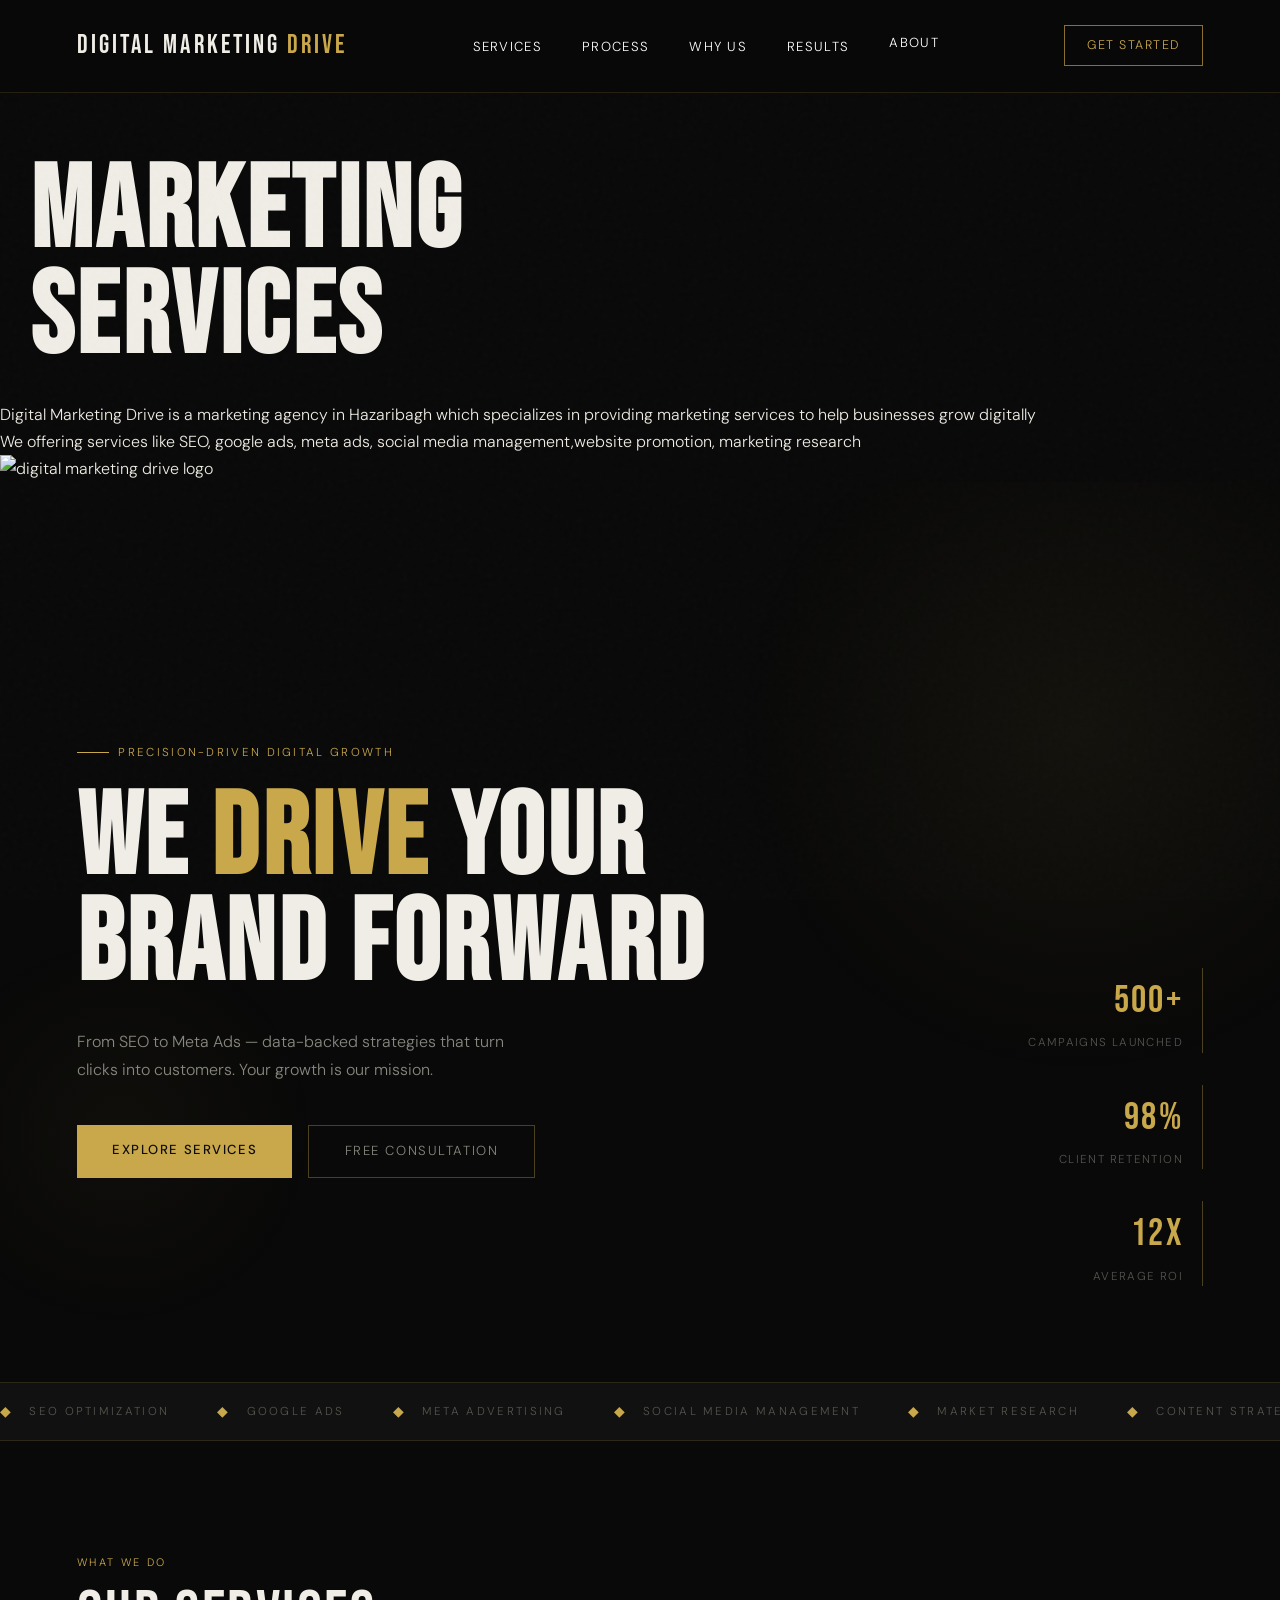
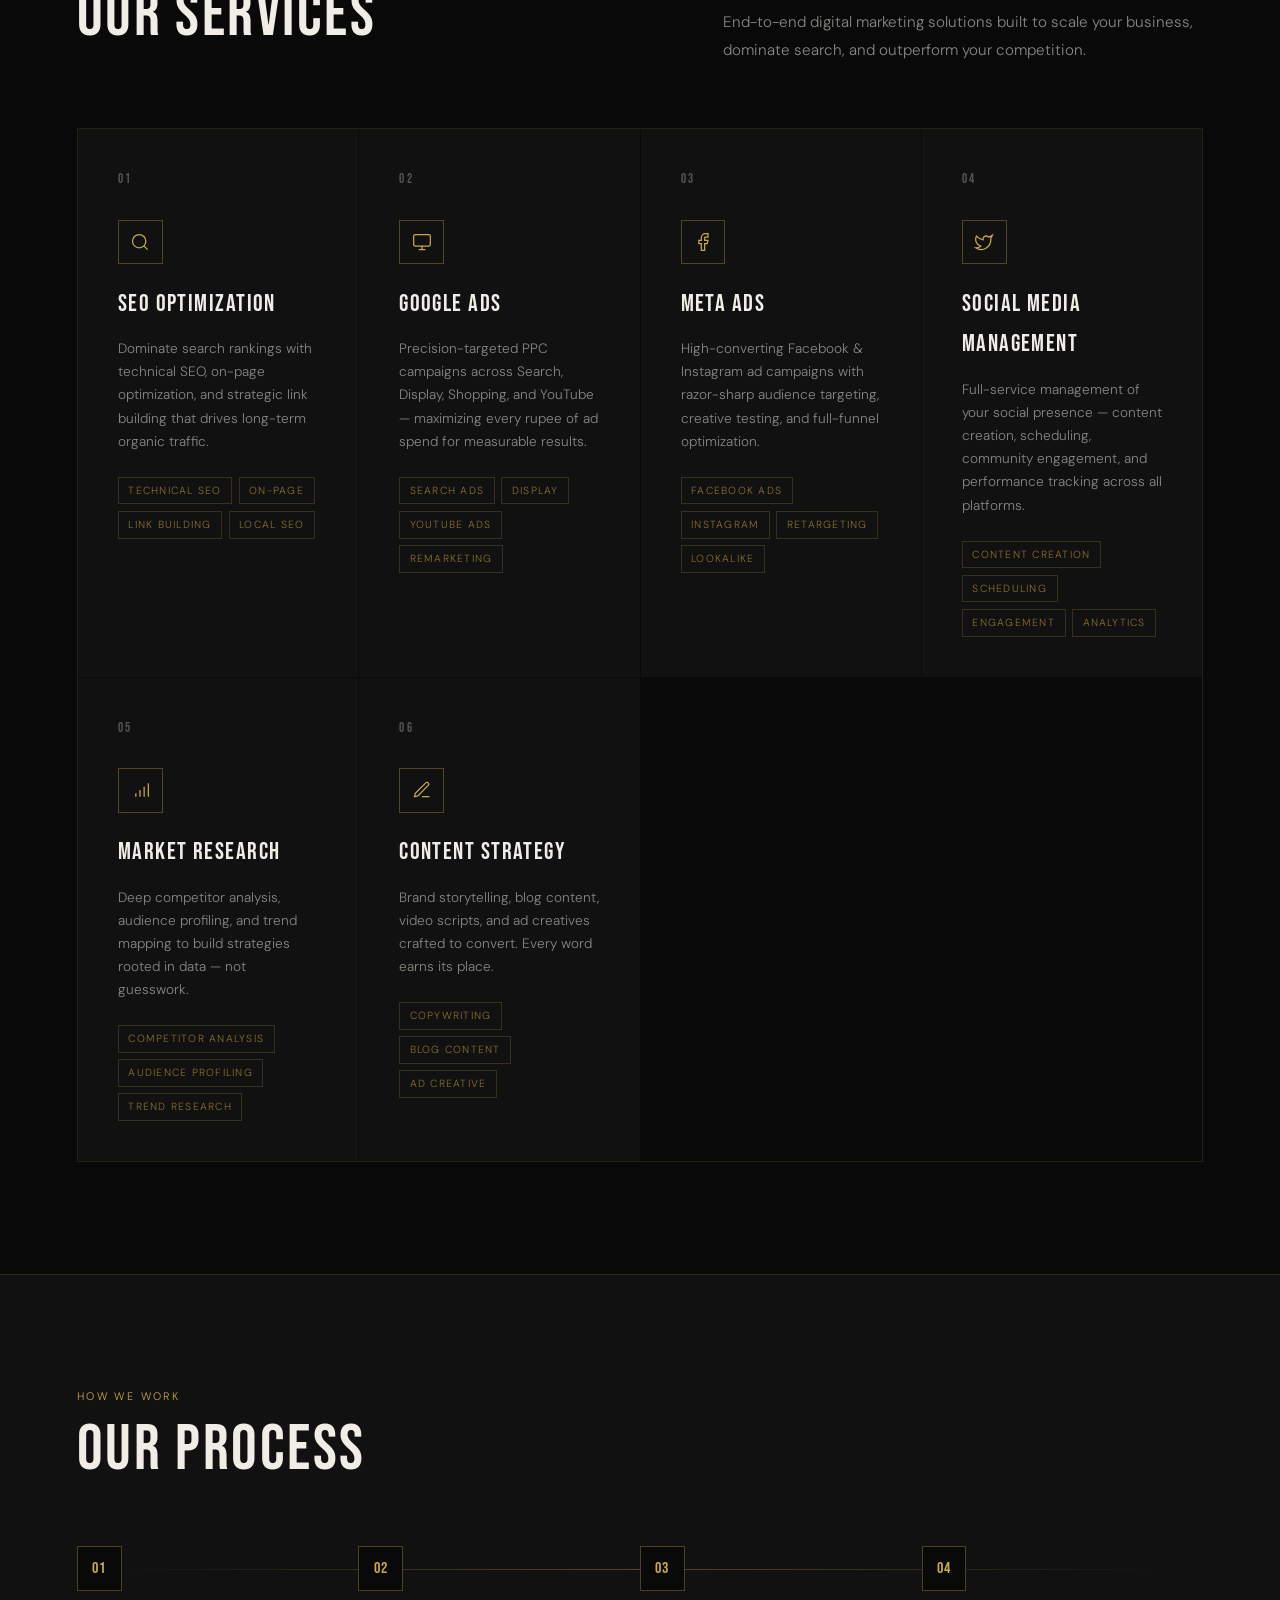
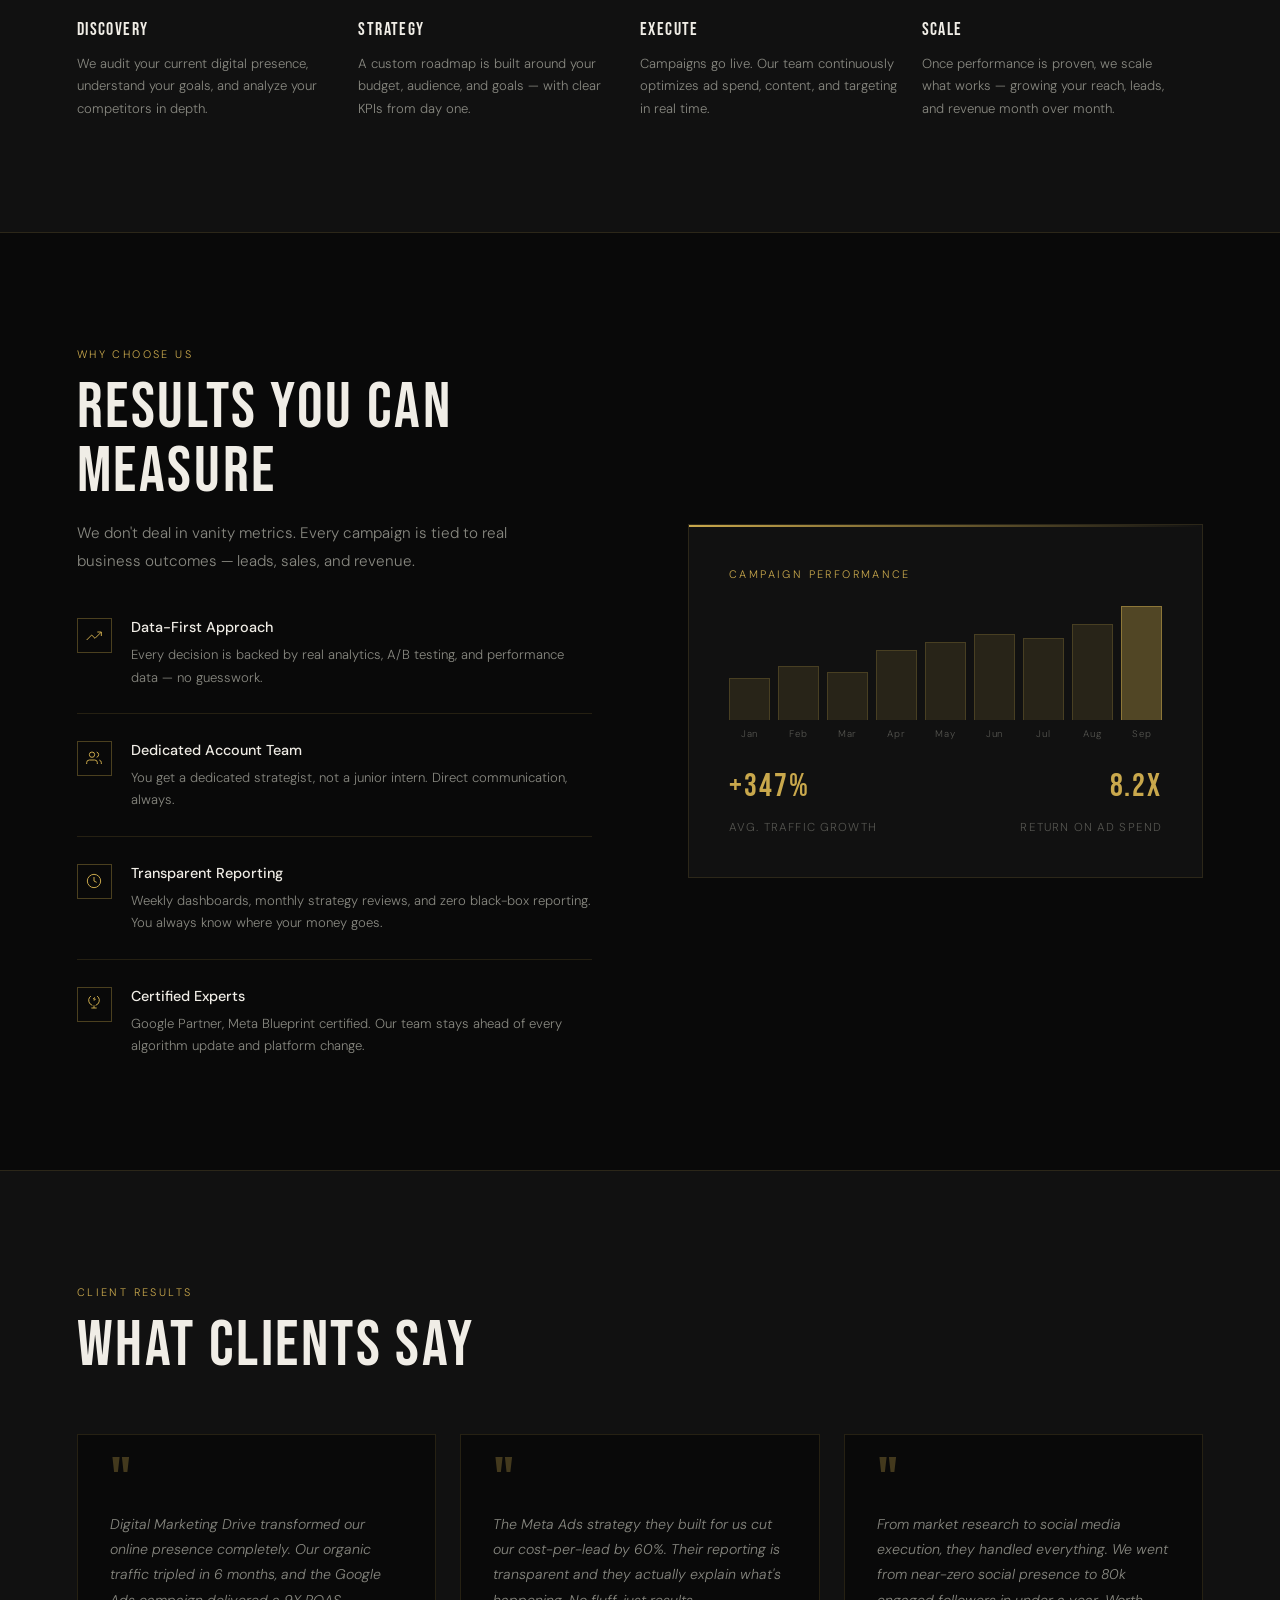
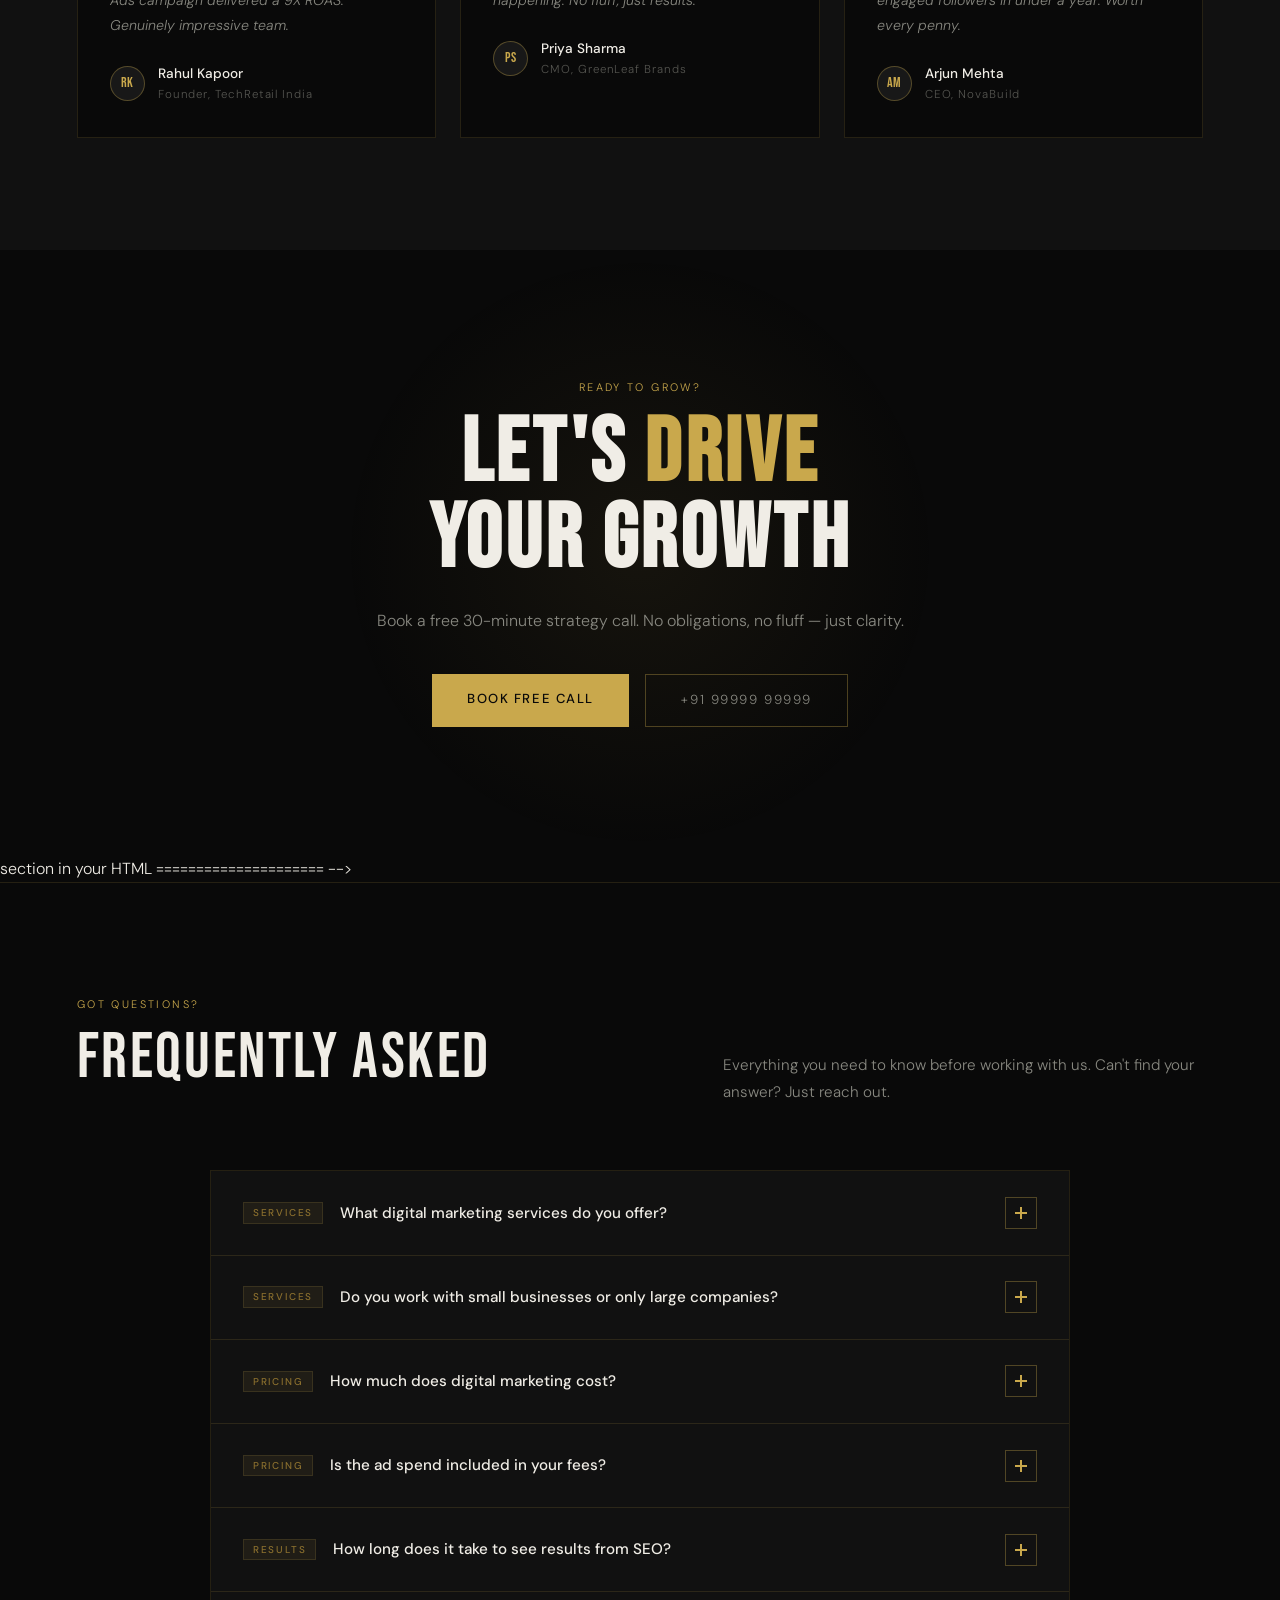
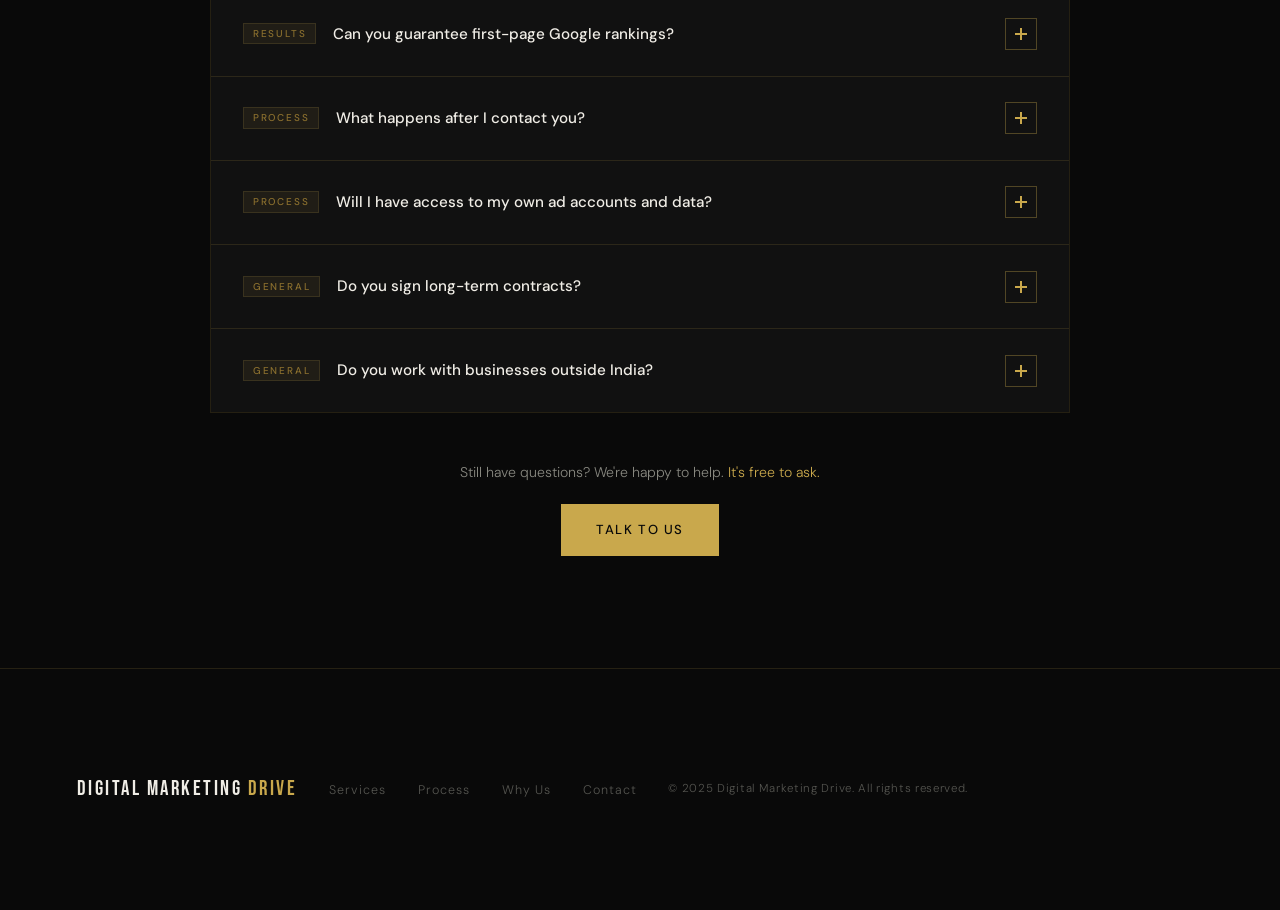
==== commit 0d8e7a6d: "update2" ====
--- a/index.html
+++ b/index.html
@@ -28,6 +28,10 @@
 social media management, marketing research , data analyticsand marketing solutions for business">
 <meta name="keywords" content="social media management in Hazaribagh, content marketing in Hazaribagh, marketing research in Hazaribagh, meta ads in Hazaribagh, google ads in Hazaribagh,
  SEO in Hazaribagh, website promotion in Hazaribagh, data analytics in Hazaribagh">
+ <meta property="og:title" content=Marketing services>
+<meta property="og:site_name" content=Digital Marketing Drive>
+<meta property="og:url" content=https://digitalmarketingdrive.vercel.app/>
+<meta property="og:description" content=Digital Marketing Drive provides services for marketing business like seo, google ads, meta ads , content marketing, website promotion, social media management.>
 
 
 
@@ -42,19 +46,25 @@
 
 </head>
 <body>
+
+
+  
+
+
   <h1 class="heading">Marketing services</h1>
   <p>Digital Marketing Drive is a marketing agency in Hazaribagh which specializes in providing marketing services to help  businesses grow digitally</p>
   <p> We offering services like SEO, google ads, meta ads, social media management,website promotion, marketing research</p>
-<image height="100 " width="100"src="Digital marketing.png" alt="digital marketing drive logo">
+<image height="100 " width="100"src="images/Digital marketing.png" alt="digital marketing drive logo">
 
 <!-- NAV -->
-<nav>m
+<nav>
   <div class="nav-logo">Digital Marketing <span>Drive</span></div>
   <ul class="nav-links">
     <li><a href="#services">Services</a></li>
     <li><a href="#process">Process</a></li>
     <li><a href="#why">Why Us</a></li>
     <li><a href="#testimonials">Results</a></li>
+    <a href="about.html">about</a>
   </ul>
   <a target="_blank" href="#contact" class="nav-cta">Get Started</a>
 </nav>
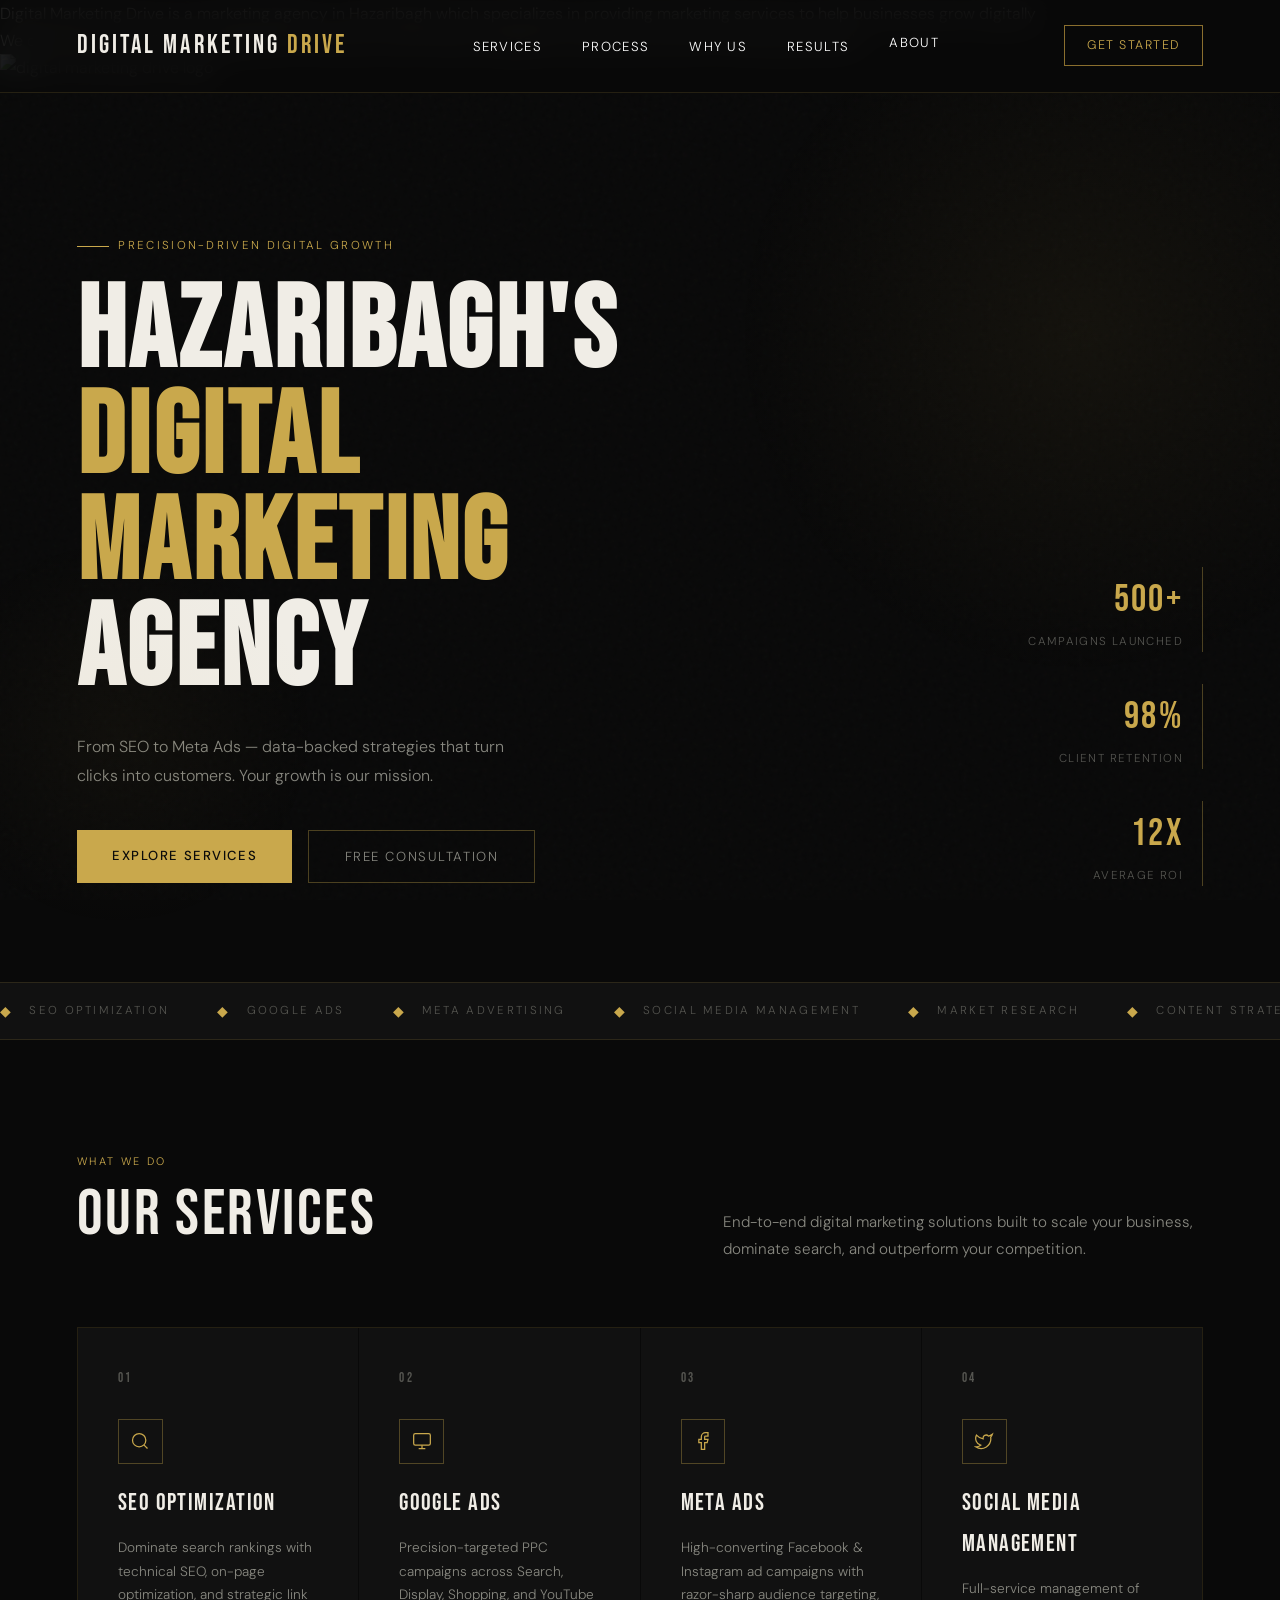
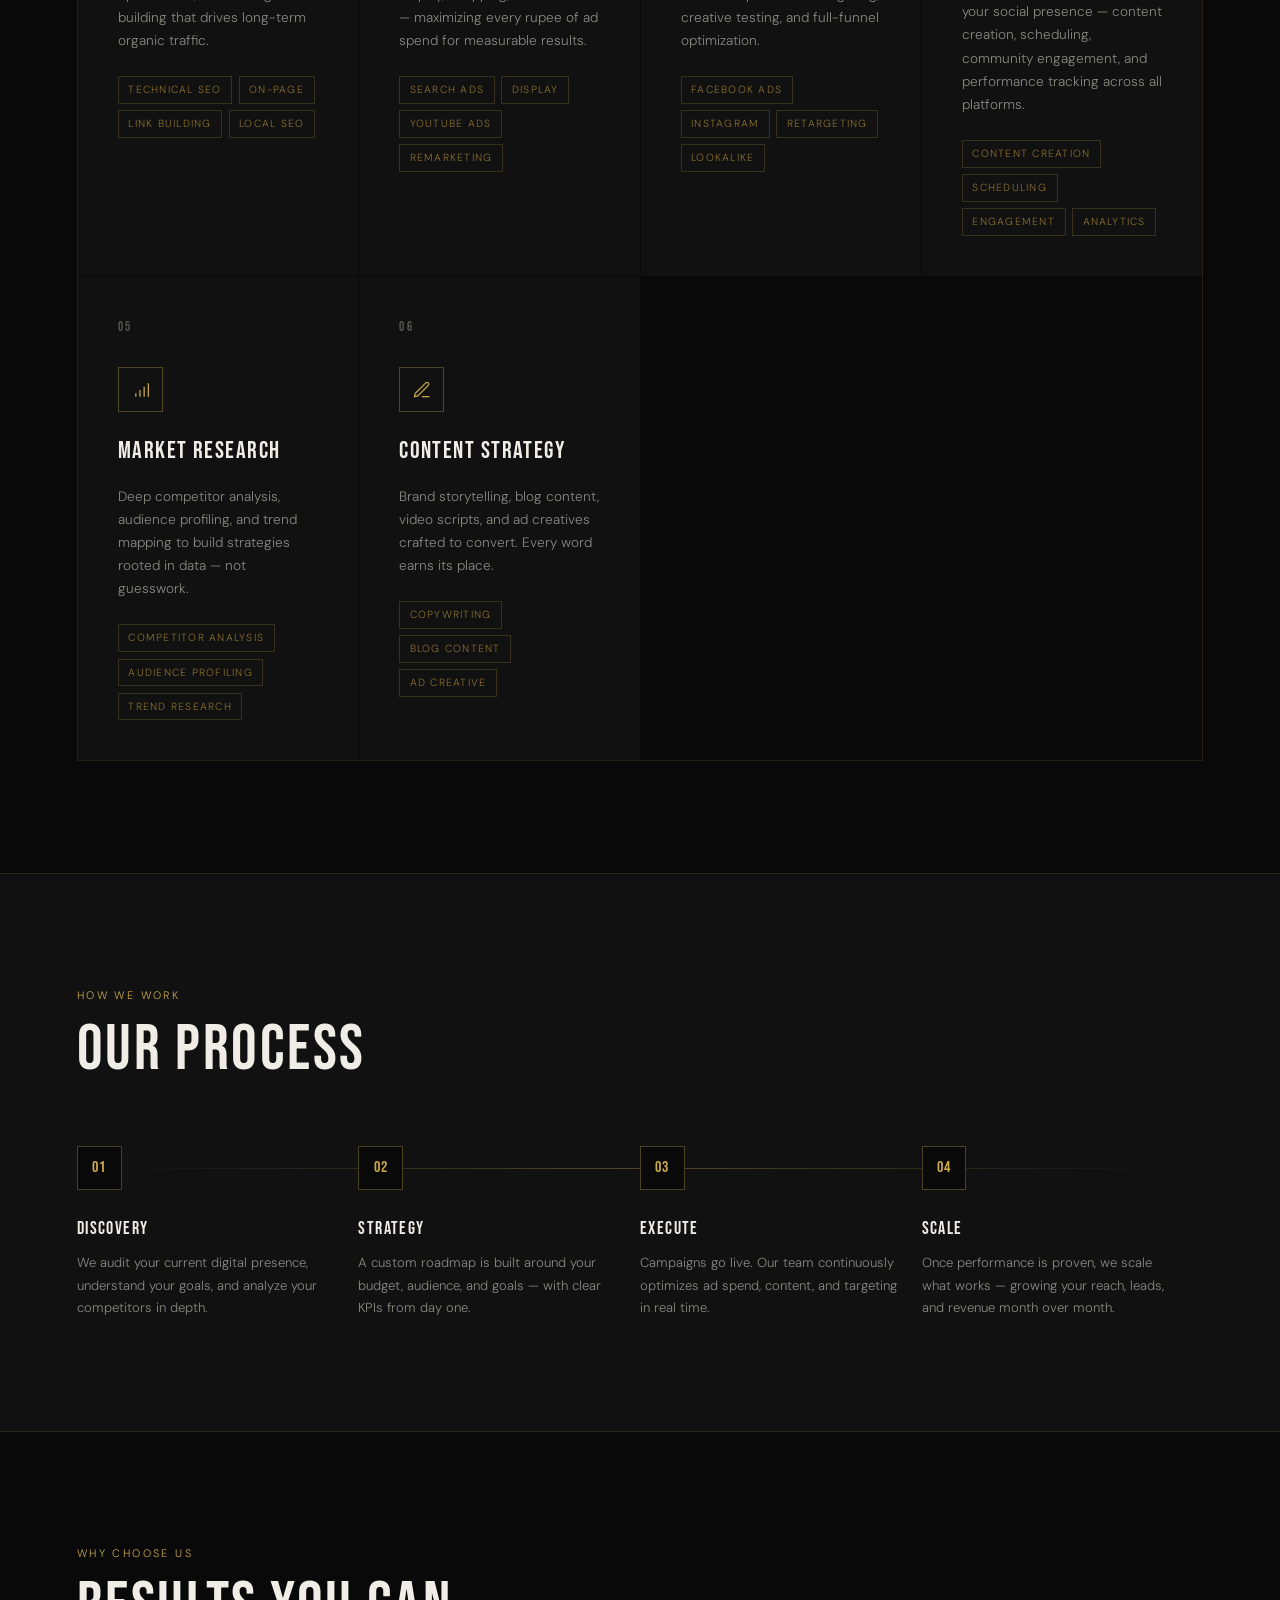
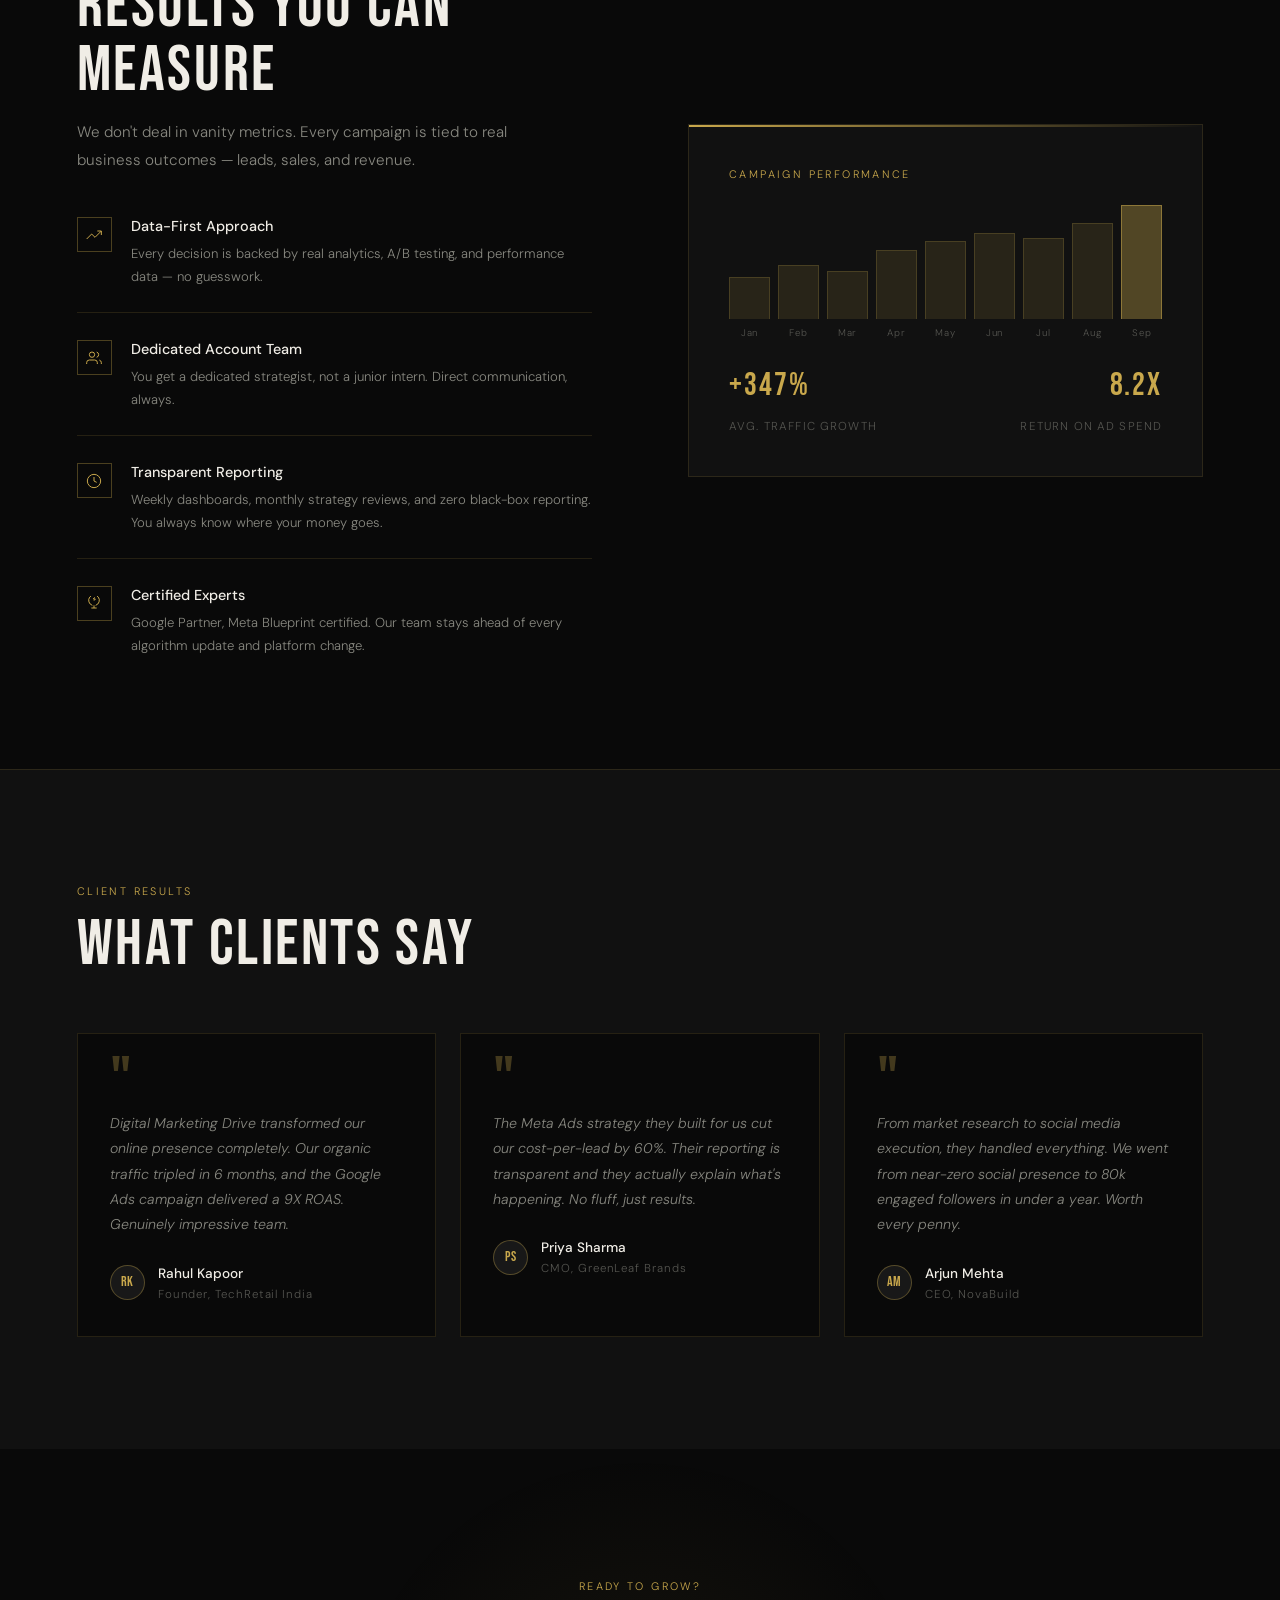
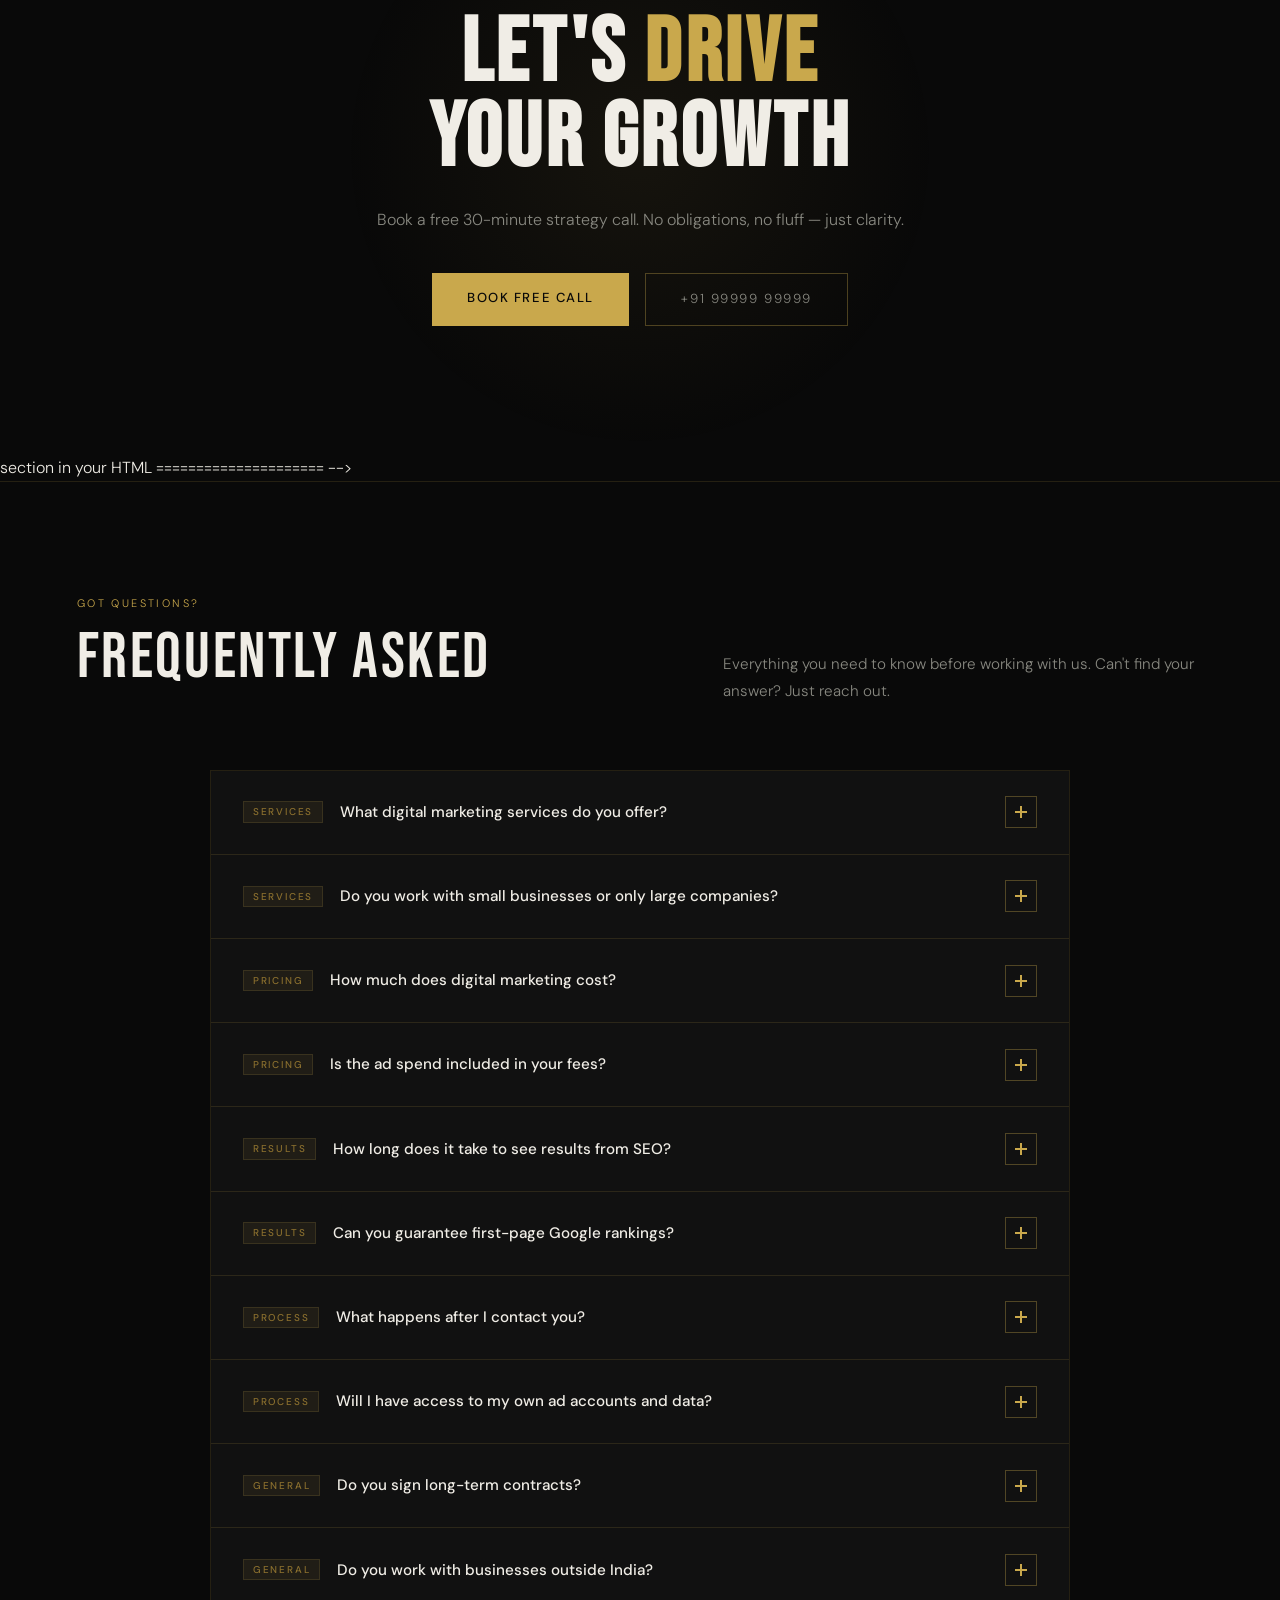
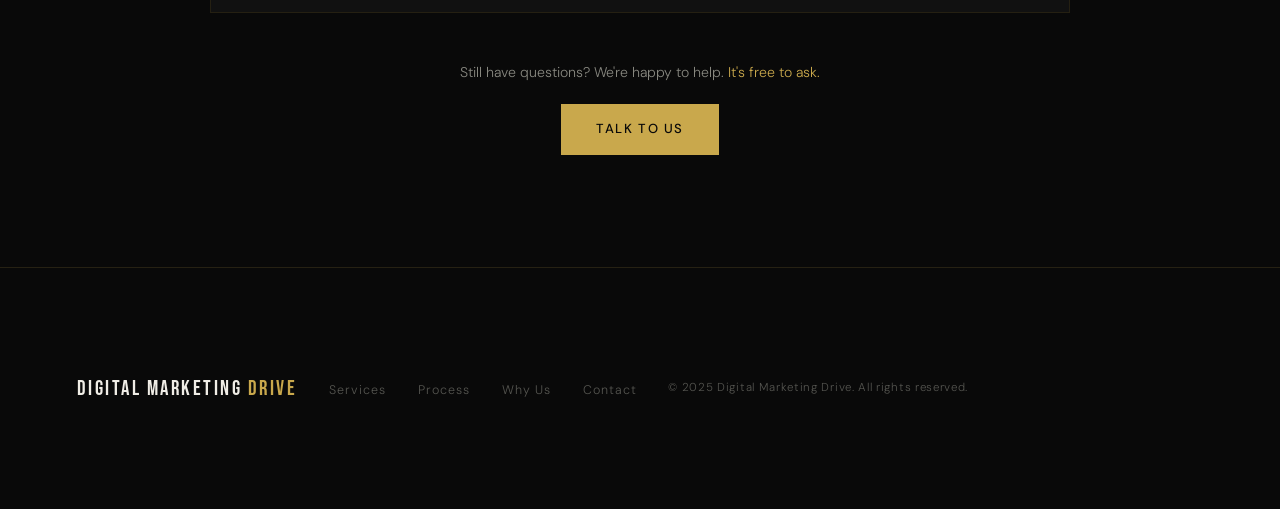
==== commit 1c29fad1: "rectification" ====
--- a/index.html
+++ b/index.html
@@ -3,23 +3,232 @@
 <head>
   
 <meta name="google-site-verification" content="alt0ErPaiK5HaQEYx57ygSTDTfefGJFBTfuXlJcCI04" />
-  <script type="application/ld+json">
-    
-
-{
-  "@context": "https://schema.org/",
-  "@type": "[service,organization]",
-  "name": "Digital Marketing Drive",
-  "url": "",
-  "potentialAction": {
-    "@type": "digital-marketing-service",
-    "target": "{search-engine-optimization}",
-    "target": "{search-engine-marketing}",
-    "target": "{social-media-marketing}",
-    "target": "{email-marketing}",
-    "query-input": "digital-marketing-service-near-me"
+<script type="application/ld+json">
+[
+  {
+    "@context": "https://schema.org",
+    "@type": "LocalBusiness",
+    "name": "Digital Marketing Drive",
+    "description": "Digital Marketing Drive is a digital marketing agency in Hazaribagh, Jharkhand specializing in SEO, Google Ads, Meta Ads, Social Media Management, Content Strategy, and Market Research.",
+    "url": "https://digitalmarketingdrive.vercel.app/",
+    "logo": "https://digitalmarketingdrive.vercel.app/Digital marketing.png",
+    "image": "https://digitalmarketingdrive.vercel.app/Digital marketing.png",
+    "telephone": "+91-XXXXXXXXXX",
+    "email": "hello@digitalmarketingdrive.com",
+    "address": {
+      "@type": "PostalAddress",
+      "streetAddress": "YOUR STREET ADDRESS",
+      "addressLocality": "Hazaribagh",
+      "addressRegion": "Jharkhand",
+      "postalCode": "825301",
+      "addressCountry": "IN"
+    },
+    "geo": {
+      "@type": "GeoCoordinates",
+      "latitude": 23.9916,
+      "longitude": 85.3797
+    },
+    "openingHoursSpecification": [
+      {
+        "@type": "OpeningHoursSpecification",
+        "dayOfWeek": ["Monday", "Tuesday", "Wednesday", "Thursday", "Friday"],
+        "opens": "09:00",
+        "closes": "18:00"
+      },
+      {
+        "@type": "OpeningHoursSpecification",
+        "dayOfWeek": "Saturday",
+        "opens": "10:00",
+        "closes": "16:00"
+      }
+    ],
+    "sameAs": [
+      "https://www.facebook.com/digitalmarketingdrive",
+      "https://www.instagram.com/digitalmarketingdrive",
+      "https://www.linkedin.com/company/digitalmarketingdrive"
+    ],
+    "areaServed": [
+      {
+        "@type": "City",
+        "name": "Hazaribagh"
+      },
+      {
+        "@type": "State",
+        "name": "Jharkhand"
+      }
+    ],
+    "hasOfferCatalog": {
+      "@type": "OfferCatalog",
+      "name": "Digital Marketing Services",
+      "itemListElement": [
+        {
+          "@type": "Offer",
+          "itemOffered": {
+            "@type": "Service",
+            "name": "SEO Optimization",
+            "description": "Technical SEO, on-page optimization, and strategic link building to drive long-term organic traffic."
+          }
+        },
+        {
+          "@type": "Offer",
+          "itemOffered": {
+            "@type": "Service",
+            "name": "Google Ads",
+            "description": "Precision-targeted PPC campaigns across Search, Display, Shopping, and YouTube."
+          }
+        },
+        {
+          "@type": "Offer",
+          "itemOffered": {
+            "@type": "Service",
+            "name": "Meta Ads",
+            "description": "High-converting Facebook and Instagram ad campaigns with full-funnel optimization."
+          }
+        },
+        {
+          "@type": "Offer",
+          "itemOffered": {
+            "@type": "Service",
+            "name": "Social Media Management",
+            "description": "Full-service social media management including content creation, scheduling, and analytics."
+          }
+        },
+        {
+          "@type": "Offer",
+          "itemOffered": {
+            "@type": "Service",
+            "name": "Market Research",
+            "description": "Competitor analysis, audience profiling, and trend mapping for data-driven strategy."
+          }
+        },
+        {
+          "@type": "Offer",
+          "itemOffered": {
+            "@type": "Service",
+            "name": "Content Strategy",
+            "description": "Brand storytelling, blog content, video scripts, and ad creatives crafted to convert."
+          }
+        }
+      ]
+    },
+    "priceRange": "₹₹",
+    "currenciesAccepted": "INR",
+    "paymentAccepted": "Bank Transfer, UPI",
+    "aggregateRating": {
+      "@type": "AggregateRating",
+      "ratingValue": "4.9",
+      "reviewCount": "3",
+      "bestRating": "5",
+      "worstRating": "1"
+    },
+    "review": [
+      {
+        "@type": "Review",
+        "author": { "@type": "Person", "name": "Rahul Kapoor" },
+        "reviewRating": { "@type": "Rating", "ratingValue": "5", "bestRating": "5" },
+        "reviewBody": "Digital Marketing Drive transformed our online presence completely. Our organic traffic tripled in 6 months, and the Google Ads campaign delivered a 9X ROAS."
+      },
+      {
+        "@type": "Review",
+        "author": { "@type": "Person", "name": "Priya Sharma" },
+        "reviewRating": { "@type": "Rating", "ratingValue": "5", "bestRating": "5" },
+        "reviewBody": "The Meta Ads strategy they built for us cut our cost-per-lead by 60%. Their reporting is transparent and they actually explain what's happening."
+      },
+      {
+        "@type": "Review",
+        "author": { "@type": "Person", "name": "Arjun Mehta" },
+        "reviewRating": { "@type": "Rating", "ratingValue": "5", "bestRating": "5" },
+        "reviewBody": "From market research to social media execution, they handled everything. We went from near-zero social presence to 80k engaged followers in under a year."
+      }
+    ]
+  },
+  {
+    "@context": "https://schema.org",
+    "@type": "FAQPage",
+    "mainEntity": [
+      {
+        "@type": "Question",
+        "name": "What digital marketing services do you offer?",
+        "acceptedAnswer": {
+          "@type": "Answer",
+          "text": "We offer a full suite of digital marketing services including SEO Optimization, Google Ads (PPC), Meta Ads (Facebook & Instagram), Social Media Management, Market Research, and Content Strategy. Each service is available individually or as part of a custom growth package tailored to your business goals and budget."
+        }
+      },
+      {
+        "@type": "Question",
+        "name": "Do you work with small businesses or only large companies?",
+        "acceptedAnswer": {
+          "@type": "Answer",
+          "text": "We work with businesses of all sizes — from early-stage startups and local businesses to established mid-sized brands. Whether you have a ₹15,000/month budget or ₹5 lakh/month, we build a plan that delivers real ROI at your level."
+        }
+      },
+      {
+        "@type": "Question",
+        "name": "How much does digital marketing cost?",
+        "acceptedAnswer": {
+          "@type": "Answer",
+          "text": "Our monthly retainers start from ₹15,000 for a single service and go up based on the complexity and scale of your campaigns. We offer a free consultation to assess your needs before giving you a precise, transparent quote — no hidden fees, ever."
+        }
+      },
+      {
+        "@type": "Question",
+        "name": "Is the ad spend included in your fees?",
+        "acceptedAnswer": {
+          "@type": "Answer",
+          "text": "No — ad spend (the money paid directly to Google or Meta) is separate from our management fees. You retain full control of your ad accounts and pay the platforms directly. Our fee covers strategy, campaign setup, creative development, ongoing optimization, and reporting."
+        }
+      },
+      {
+        "@type": "Question",
+        "name": "How long does it take to see results from SEO?",
+        "acceptedAnswer": {
+          "@type": "Answer",
+          "text": "Most clients start seeing measurable improvements in keyword rankings and organic traffic within 3–4 months. Significant, compounding results typically become visible at the 6–9 month mark. Paid ads (Google/Meta) deliver results much faster — often within the first 2–4 weeks of a campaign going live."
+        }
+      },
+      {
+        "@type": "Question",
+        "name": "Can you guarantee first-page Google rankings?",
+        "acceptedAnswer": {
+          "@type": "Answer",
+          "text": "No ethical SEO agency can guarantee specific rankings. What we do guarantee is a proven, white-hat methodology focused on improving your overall organic visibility, traffic quality, and domain authority over time."
+        }
+      },
+      {
+        "@type": "Question",
+        "name": "What happens after I contact you?",
+        "acceptedAnswer": {
+          "@type": "Answer",
+          "text": "We'll schedule a free 30-minute discovery call within 24 hours. Within 3–5 business days, we'll share a detailed proposal with a custom strategy, timeline, and pricing. Once you're onboard, campaigns can typically launch within 7–10 days."
+        }
+      },
+      {
+        "@type": "Question",
+        "name": "Will I have access to my own ad accounts and data?",
+        "acceptedAnswer": {
+          "@type": "Answer",
+          "text": "Absolutely — always. Your Google Ads, Meta Business Manager, Google Analytics, and Search Console accounts belong to you. We manage them on your behalf and if you ever part ways with us, everything stays with you."
+        }
+      },
+      {
+        "@type": "Question",
+        "name": "Do you sign long-term contracts?",
+        "acceptedAnswer": {
+          "@type": "Answer",
+          "text": "We typically work on 3-month minimum engagements. After that, we move to flexible month-to-month agreements. Most of our clients stay with us for 12+ months simply because the work delivers."
+        }
+      },
+      {
+        "@type": "Question",
+        "name": "Do you work with businesses outside India?",
+        "acceptedAnswer": {
+          "@type": "Answer",
+          "text": "Yes. While our roots are in India, we manage campaigns for clients across South Asia, the Middle East, and beyond. If you're targeting a specific international market, we'll build a strategy specific to that audience and geography."
+        }
+      }
+    ]
   }
-}
+]
 </script>
 <meta charset="UTF-8">
 <meta name="viewport" content="width=device-width, initial-scale=1.0">
@@ -28,7 +237,7 @@
 social media management, marketing research , data analyticsand marketing solutions for business">
 <meta name="keywords" content="social media management in Hazaribagh, content marketing in Hazaribagh, marketing research in Hazaribagh, meta ads in Hazaribagh, google ads in Hazaribagh,
  SEO in Hazaribagh, website promotion in Hazaribagh, data analytics in Hazaribagh">
- <meta property="og:title" content=Marketing services>
+ <meta property="og:title" content="Marketing services">
 <meta property="og:site_name" content=Digital Marketing Drive>
 <meta property="og:url" content=https://digitalmarketingdrive.vercel.app/>
 <meta property="og:description" content=Digital Marketing Drive provides services for marketing business like seo, google ads, meta ads , content marketing, website promotion, social media management.>
@@ -51,7 +260,7 @@
   
 
 
-  <h1 class="heading">Marketing services</h1>
+  
   <p>Digital Marketing Drive is a marketing agency in Hazaribagh which specializes in providing marketing services to help  businesses grow digitally</p>
   <p> We offering services like SEO, google ads, meta ads, social media management,website promotion, marketing research</p>
 <image height="100 " width="100"src="images/Digital marketing.png" alt="digital marketing drive logo">
@@ -75,7 +284,7 @@
   <div class="hero-bg-circle2"></div>
   <div>
     <div class="hero-eyebrow">Precision-Driven Digital Growth</div>
-    <h1>We <span class="gold">Drive</span> Your Brand Forward</h1>
+    <h1>Hazaribagh's <span class="gold">Digital Marketing</span> Agency</h1>
     <p class="hero-sub">From SEO to Meta Ads — data-backed strategies that turn clicks into customers. Your growth is our mission.</p>
     <div class="hero-actions">
       <a href="#services" class="btn-primary">Explore Services</a>
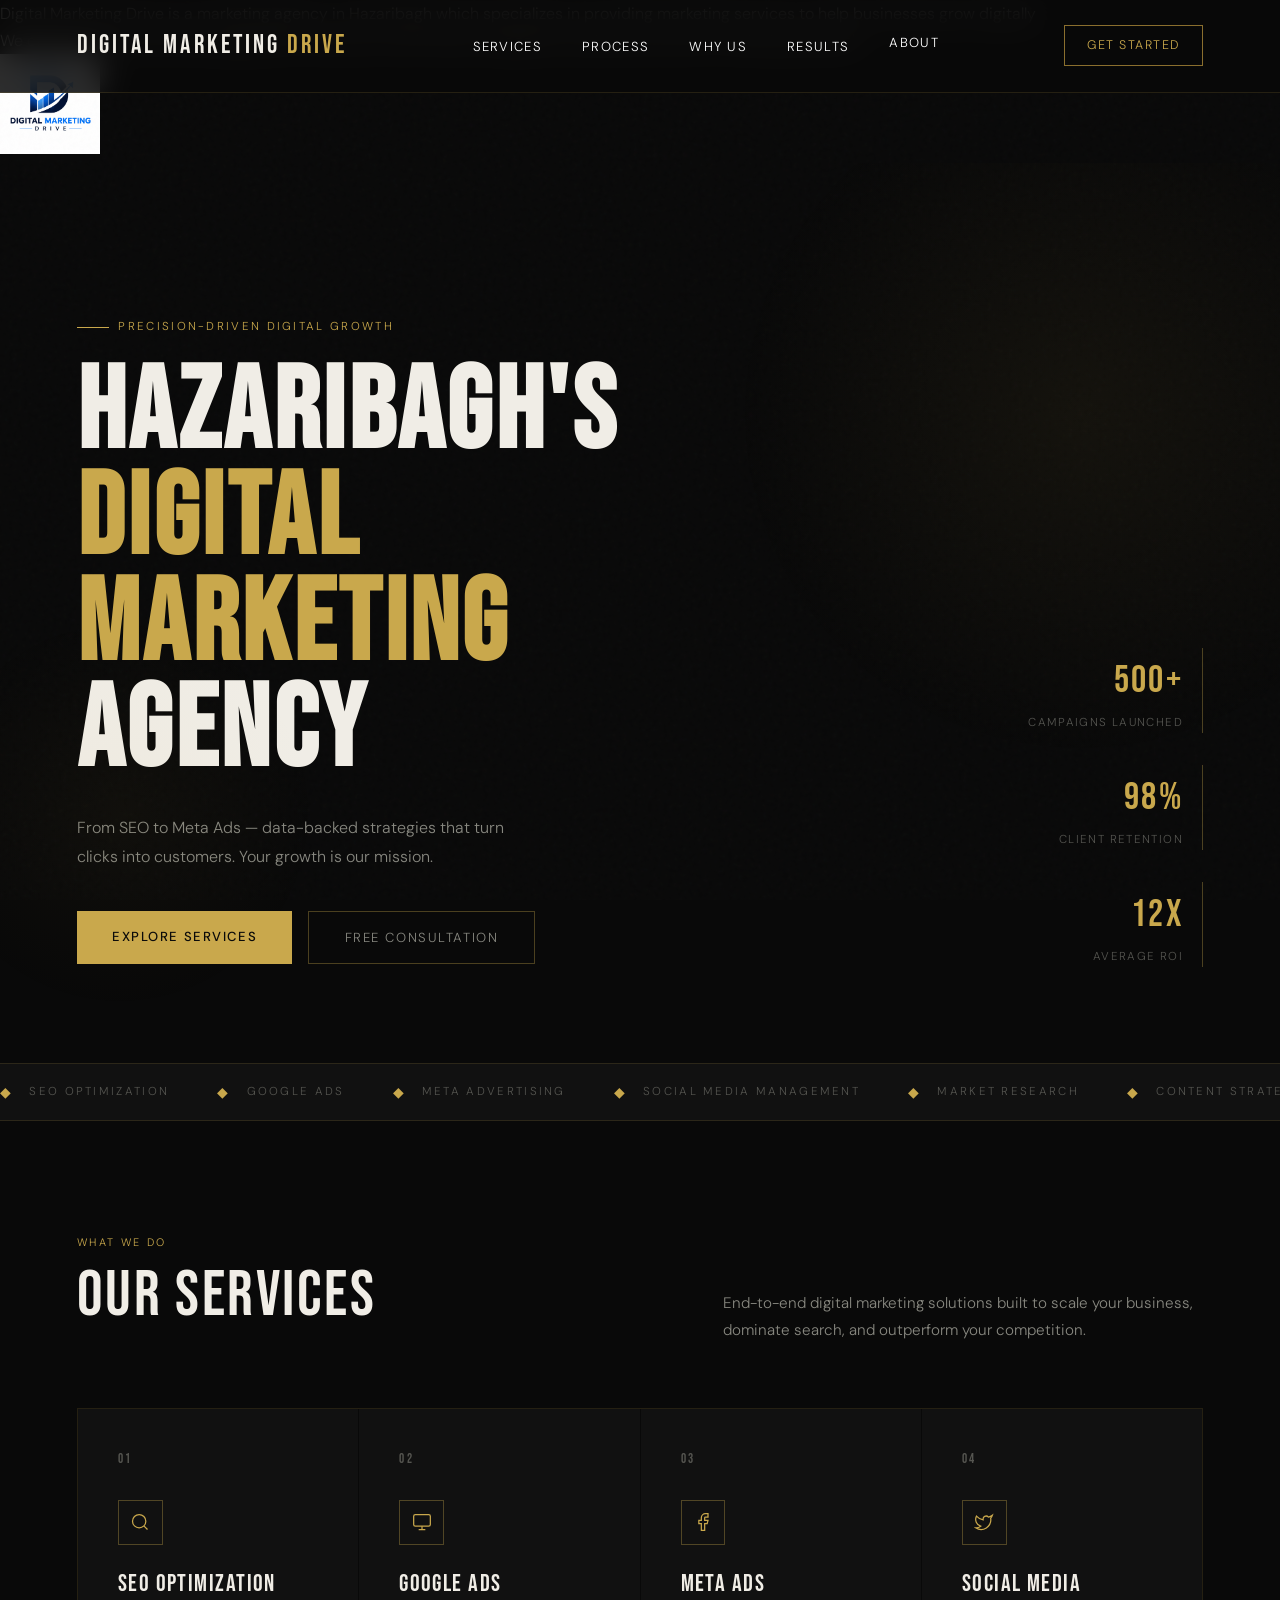
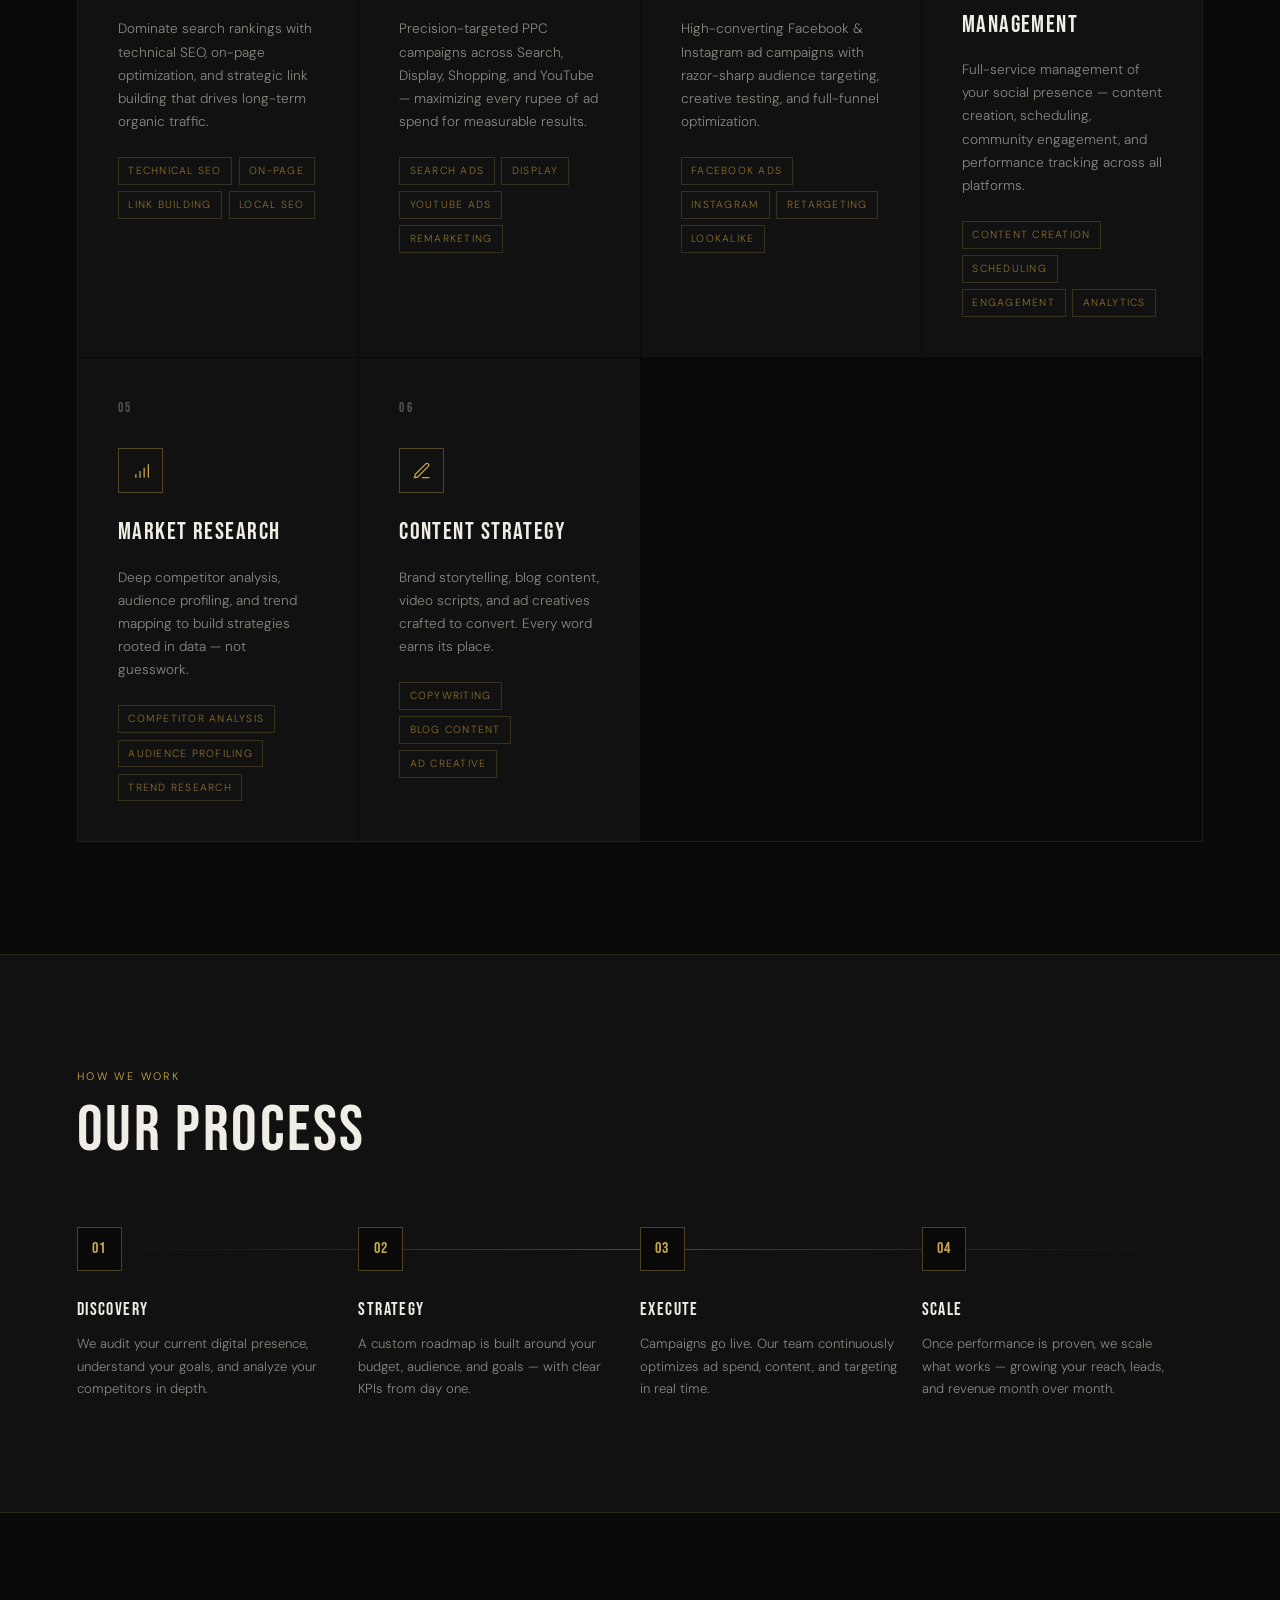
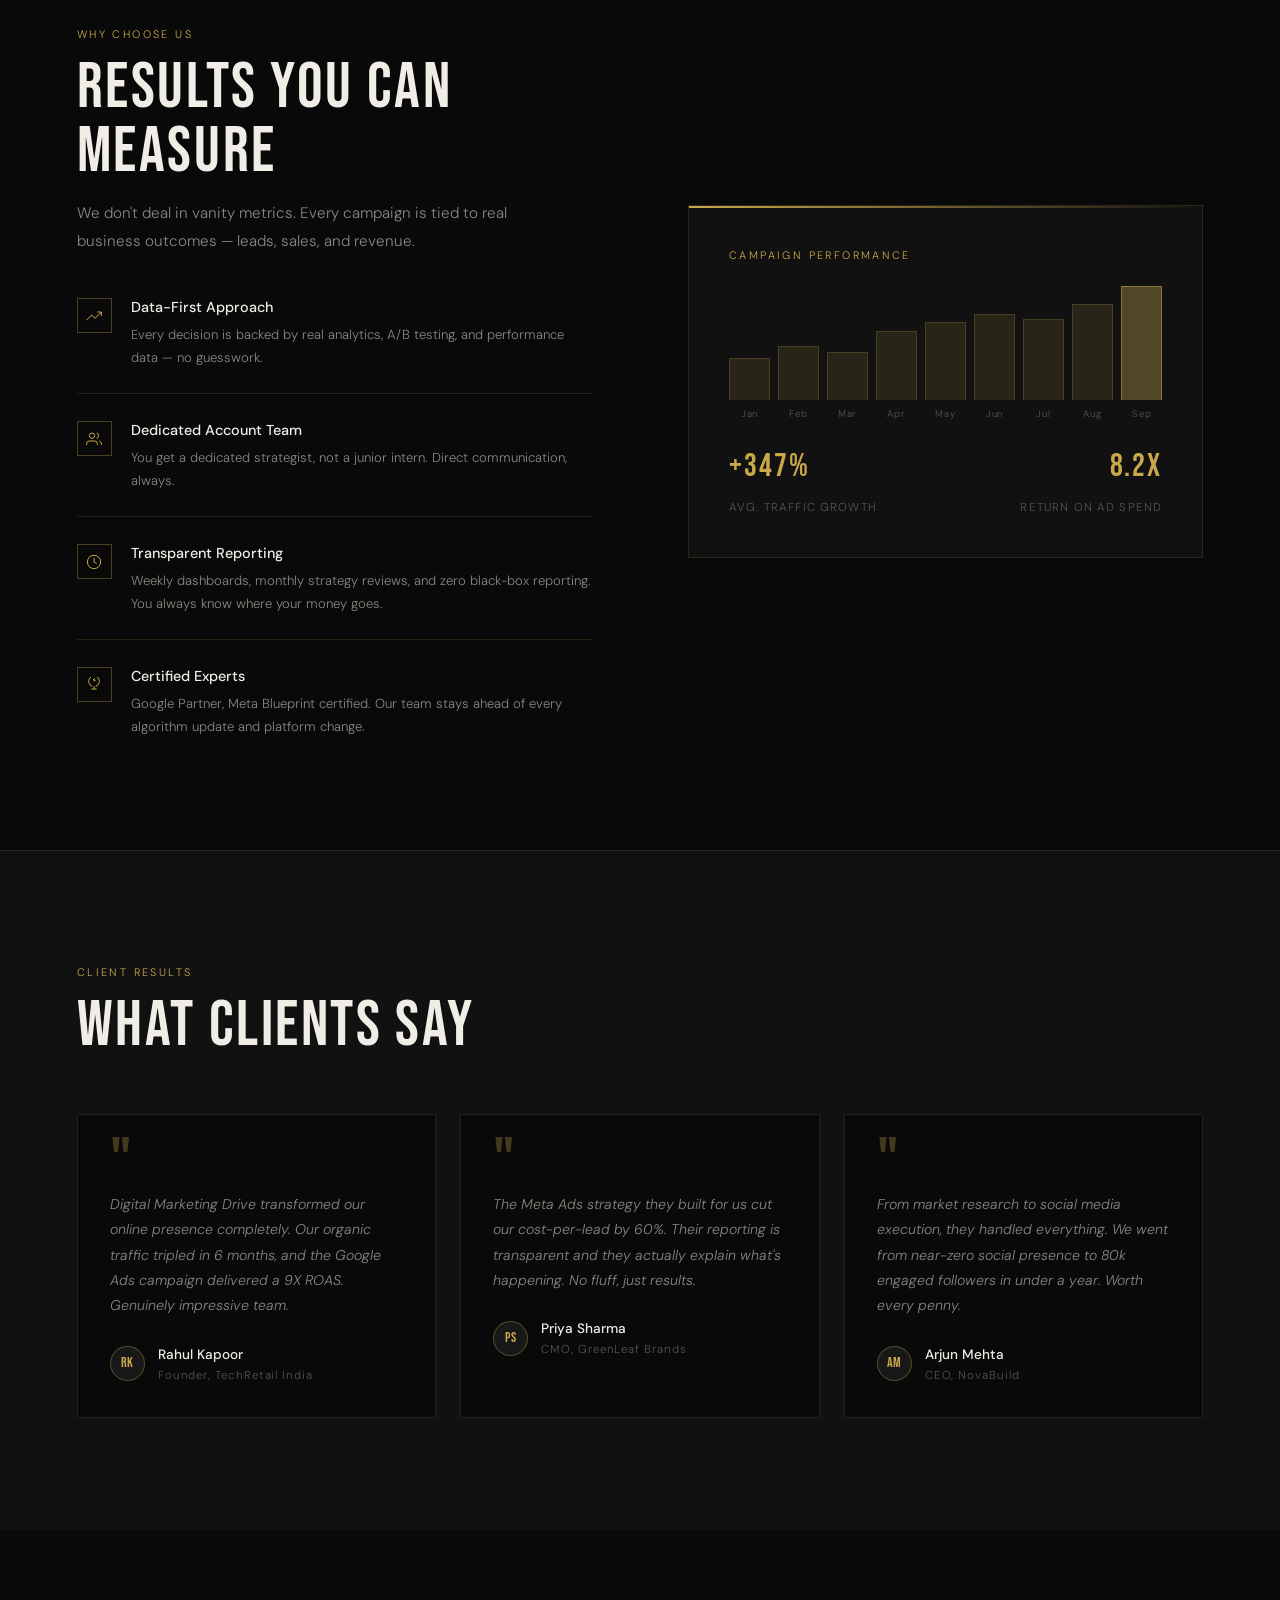
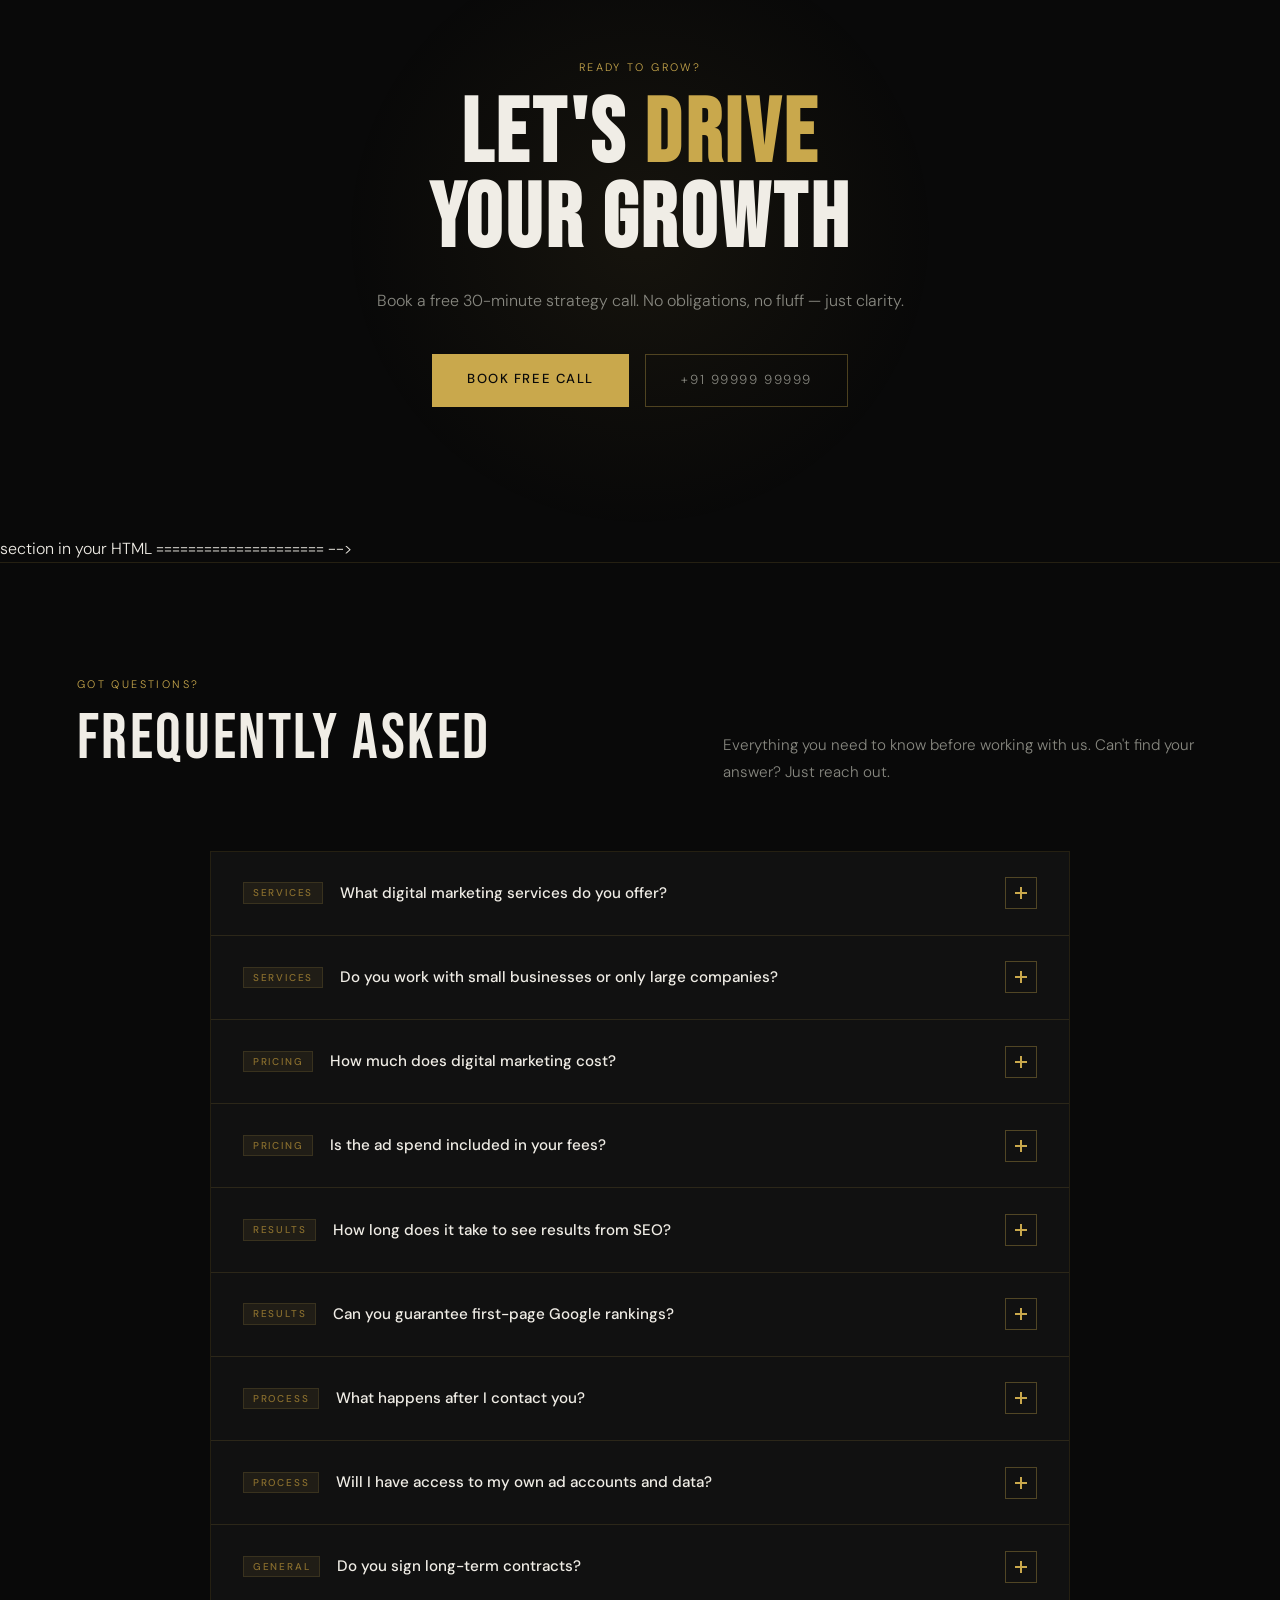
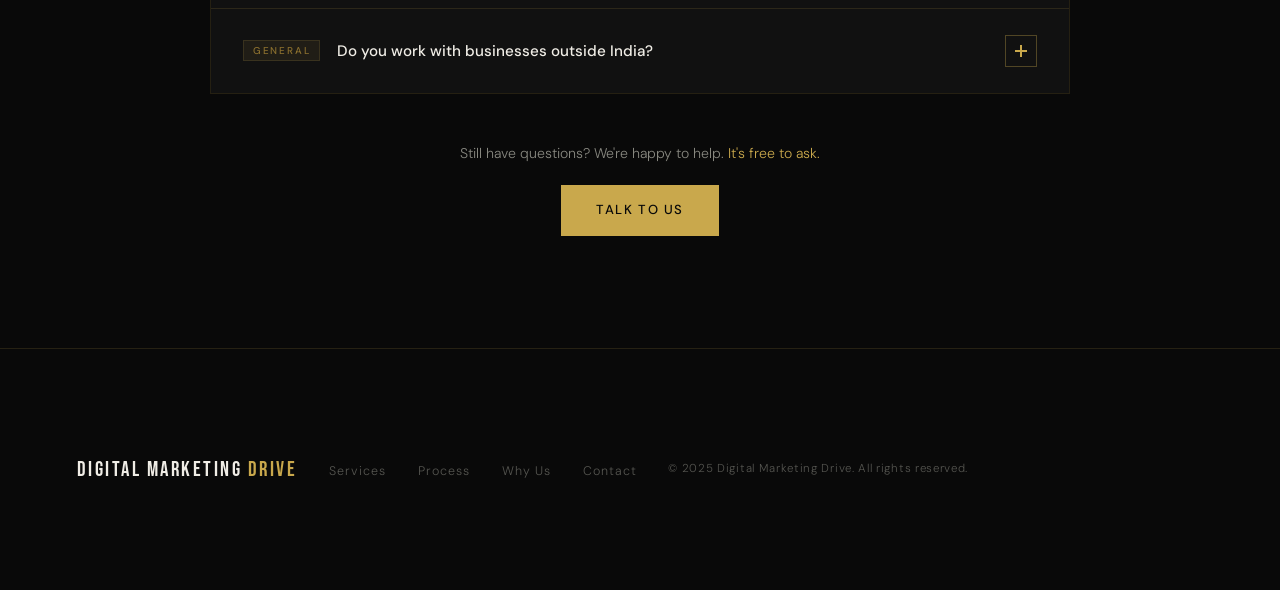
==== commit 16a606aa: "add new seo object" ====
--- a/index.html
+++ b/index.html
@@ -776,6 +776,7 @@
 
 <!-- FOOTER -->
 <footer>
+  
   <div class="footer-logo">Digital Marketing <span>Drive</span></div>
   <ul class="footer-links">
     <li><a href="#services">Services</a></li>
@@ -783,6 +784,7 @@
     <li><a href="#why">Why Us</a></li>
     <li><a href="#contact">Contact</a></li>
   </ul>
+  
   <div class="footer-copy">© 2025 Digital Marketing Drive. All rights reserved.</div>
   <section class="social">
     <a href=""></a>
@@ -791,6 +793,7 @@
     <a href=""><img src="" alt=""></a>
     <a href=""><img src="" alt=""></a>
   </section>
+  
   <iframe src="https://www.google.com/maps/embed?pb=!1m18!1m12!1m3!1d3645.119231838537!2d85.37970507512297!3d23.99156637850656!2m3!1f0!2f0!3f0!3m2!1i1024!2i768!4f13.1!3m3!1m2!1s0x39f49de9e54760fd%3A0xea3ec4ee5c7f1459!2sDigital%20Marketing%20Drive!5e0!3m2!1sen!2sin!4v1779687143273!5m2!1sen!2sin" width="160" height="145" style="border:0;" allowfullscreen="" loading="lazy" referrerpolicy="no-referrer-when-downgrade"></iframe>
 </footer>
 
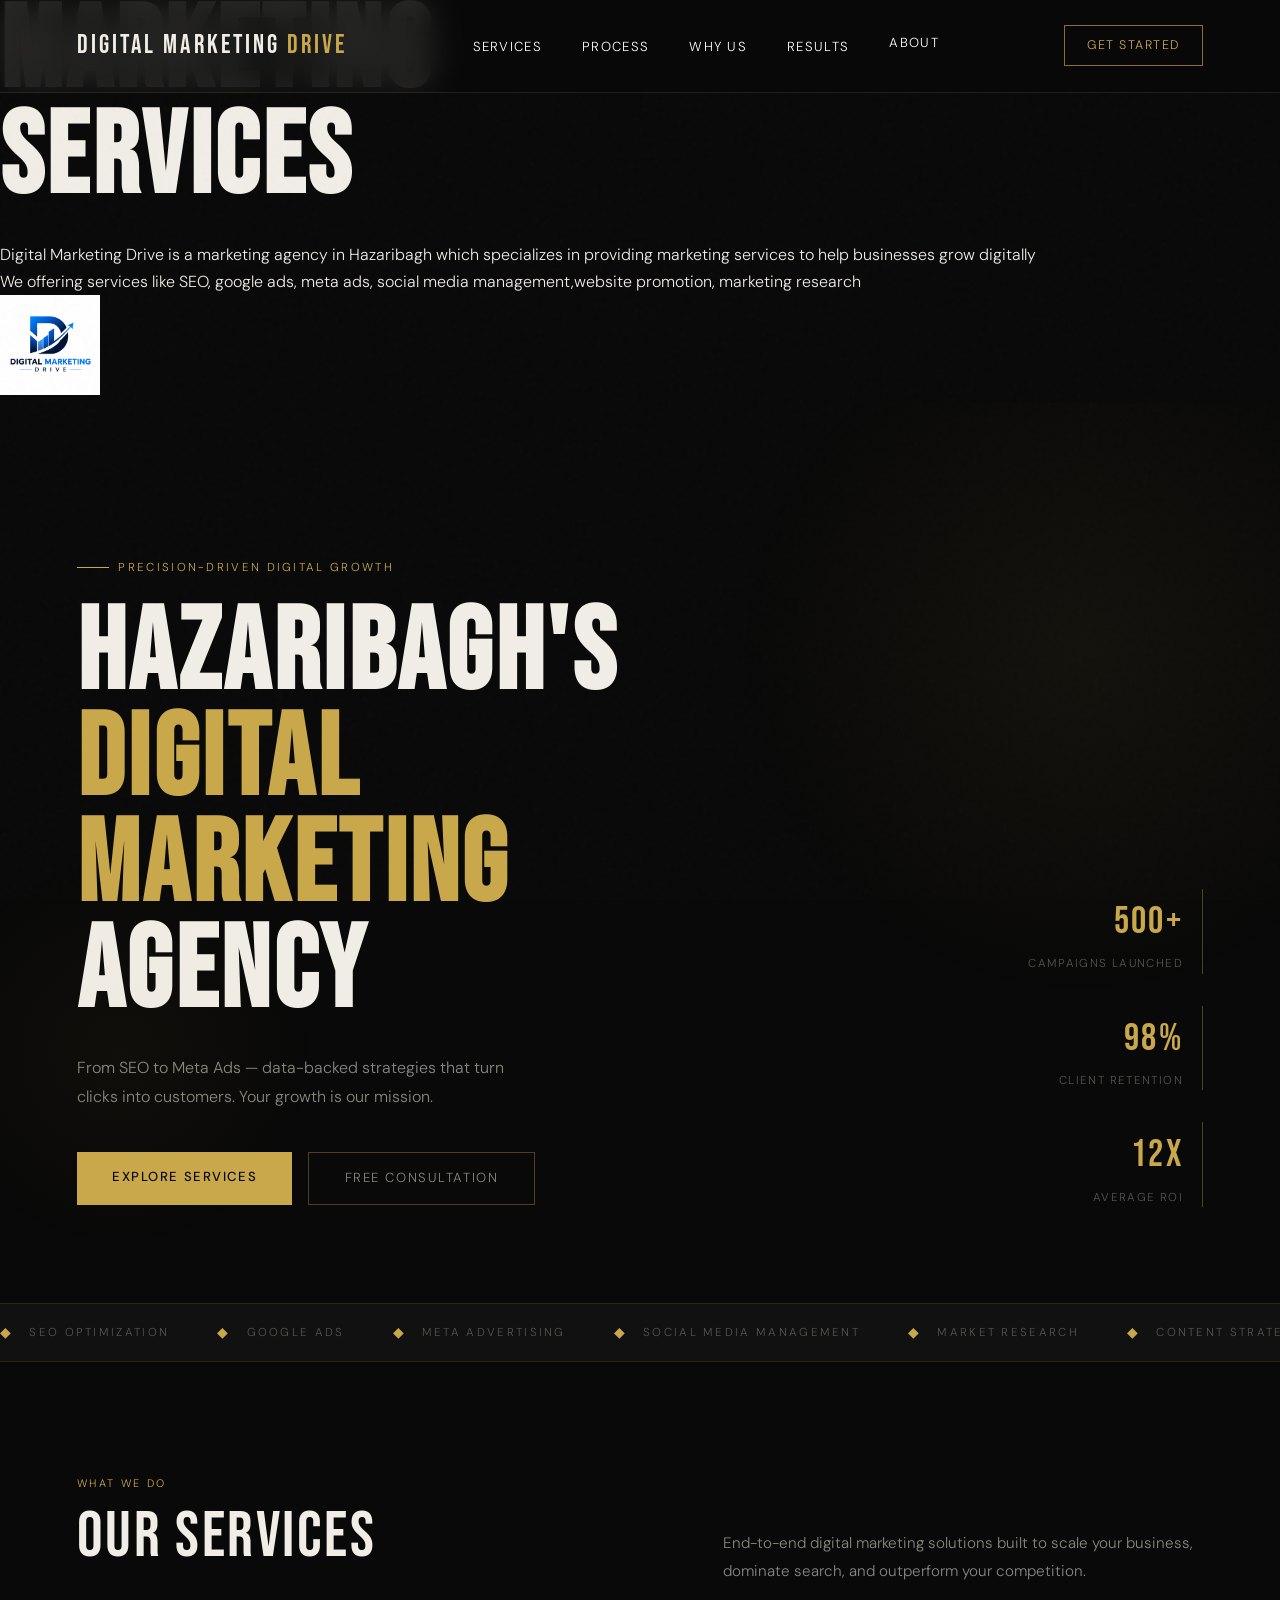
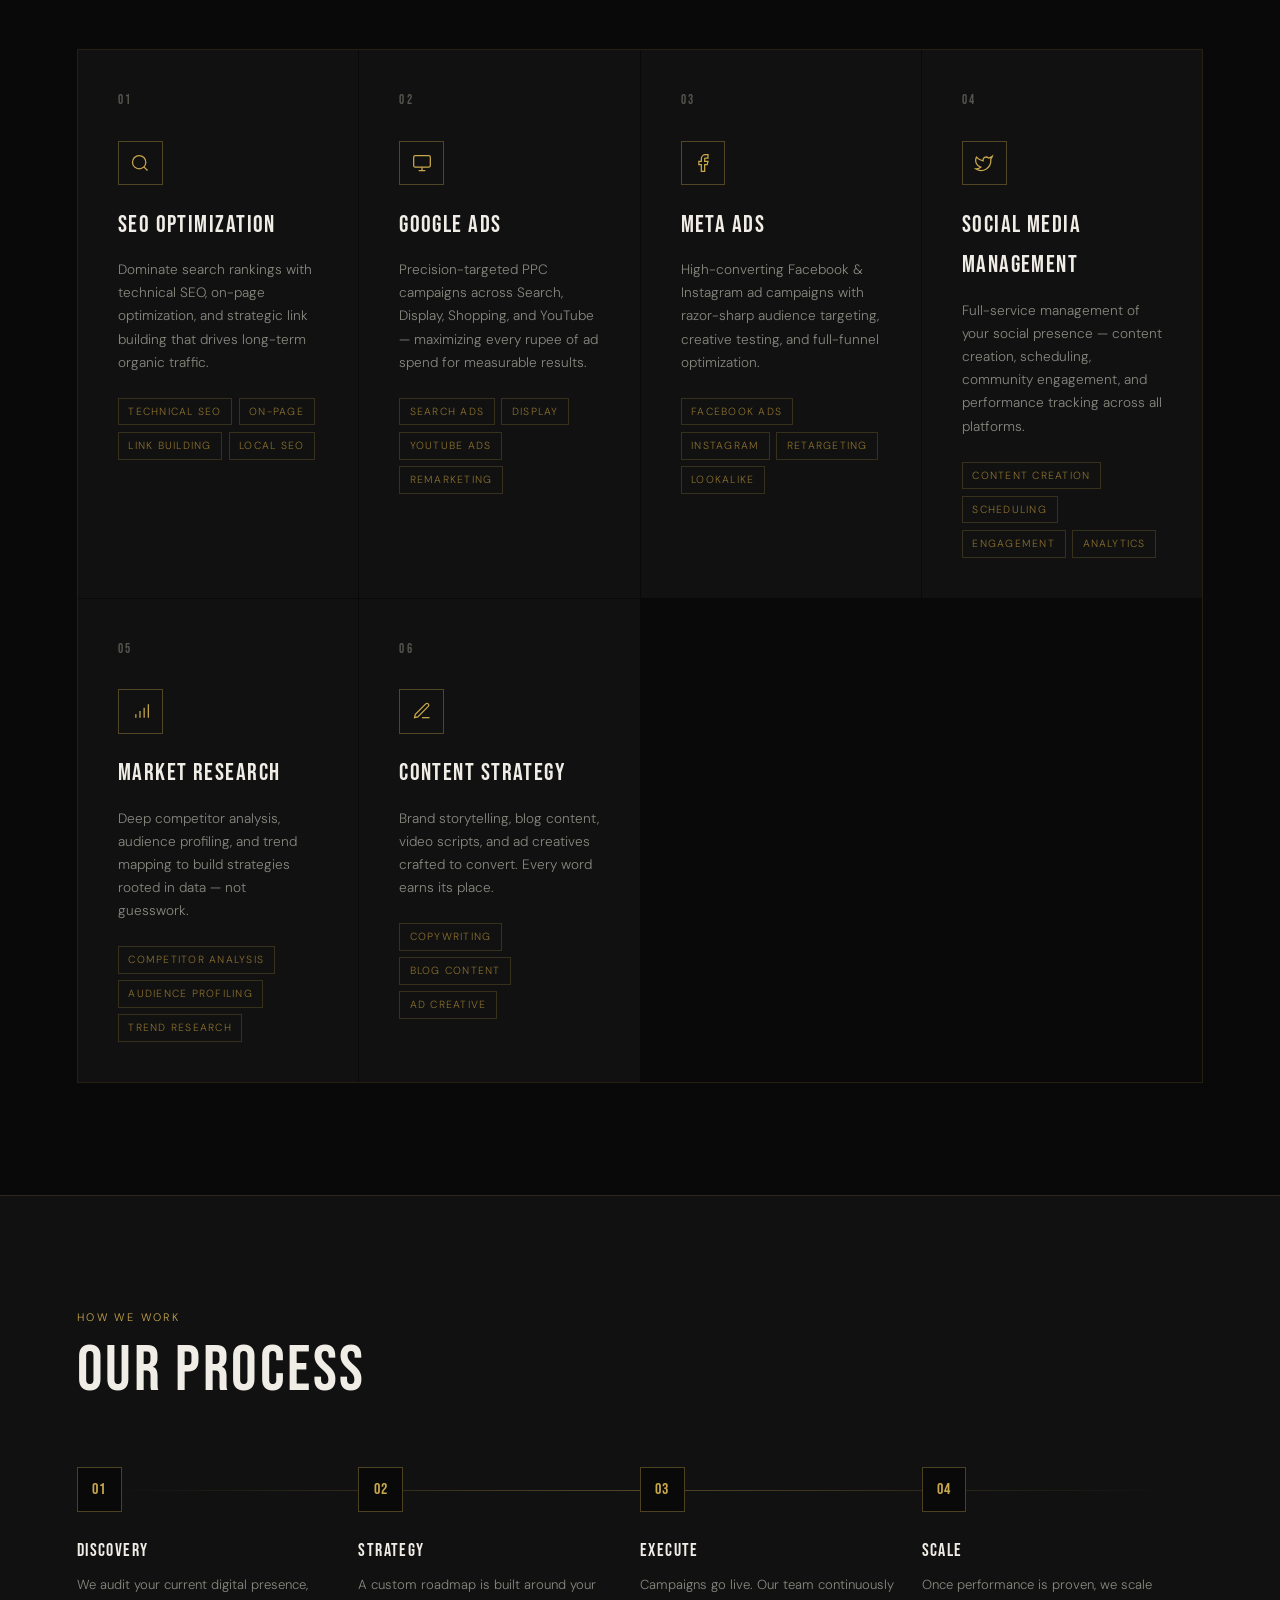
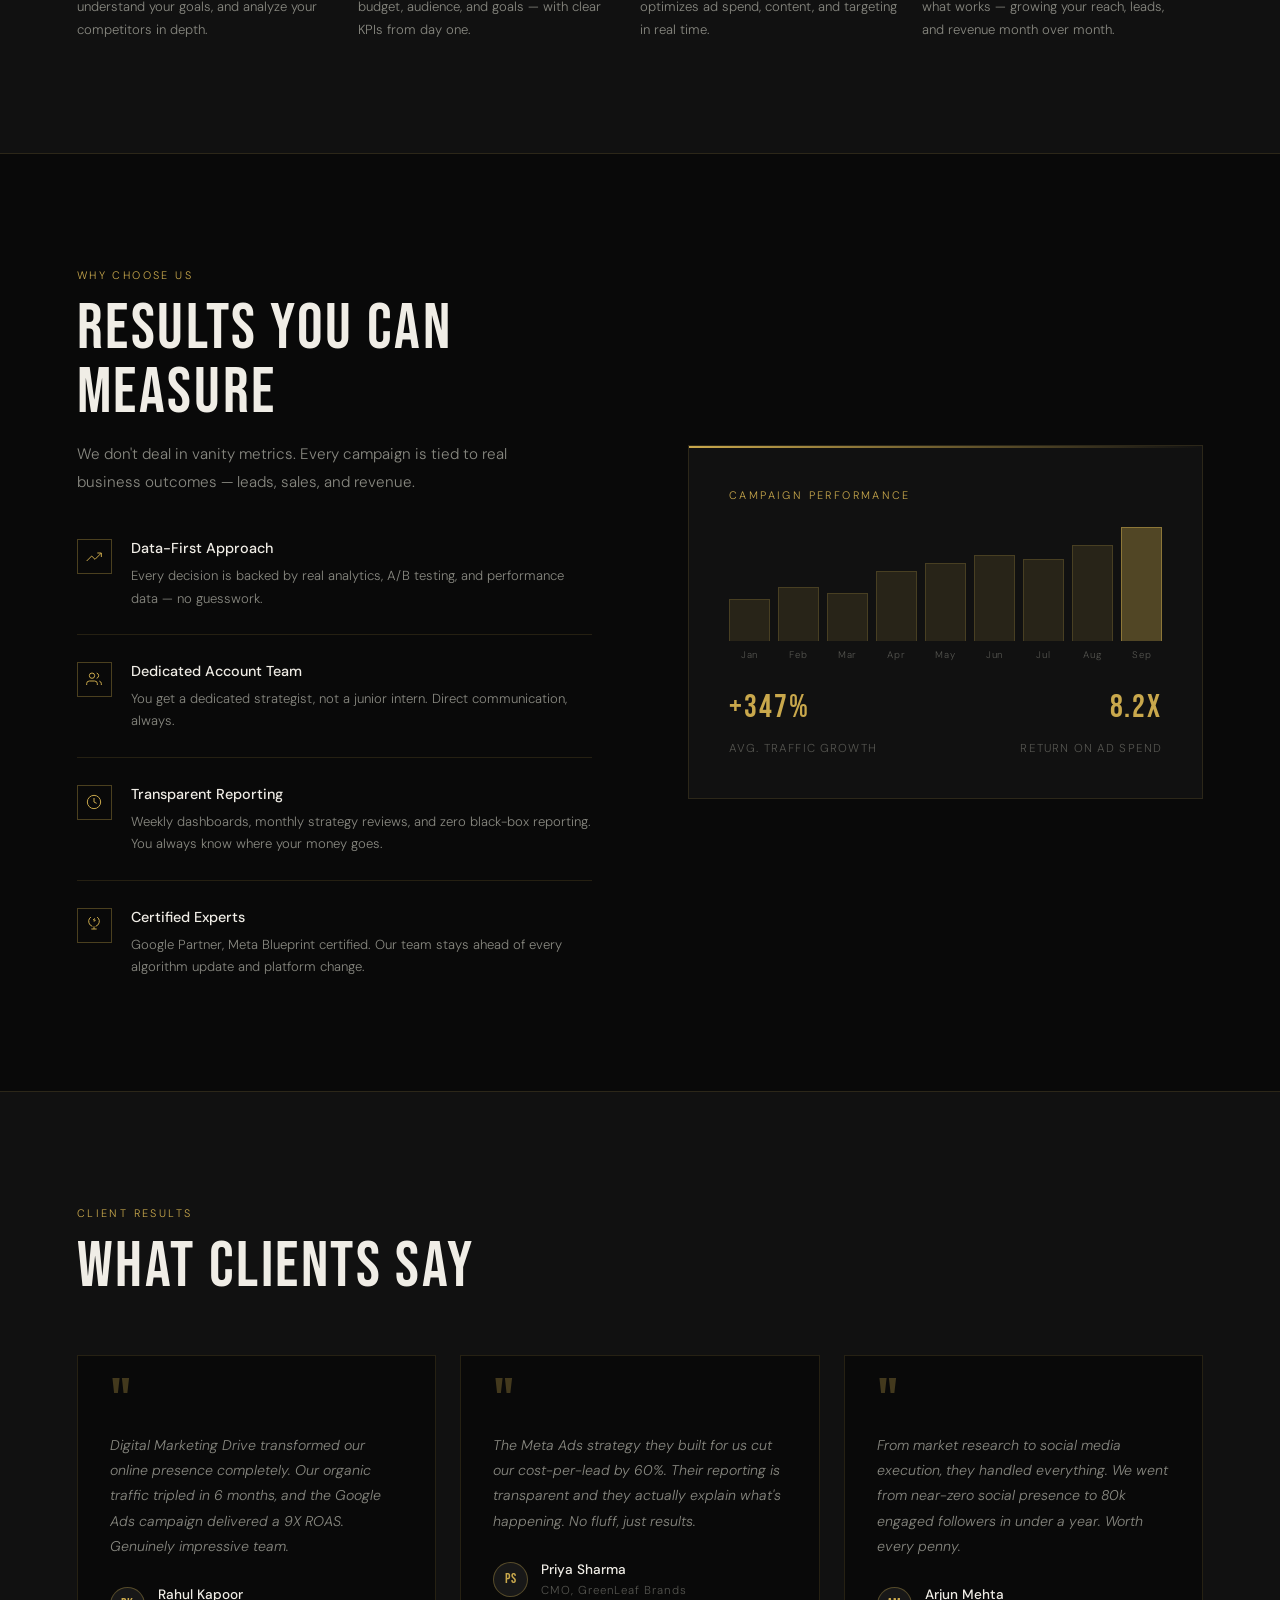
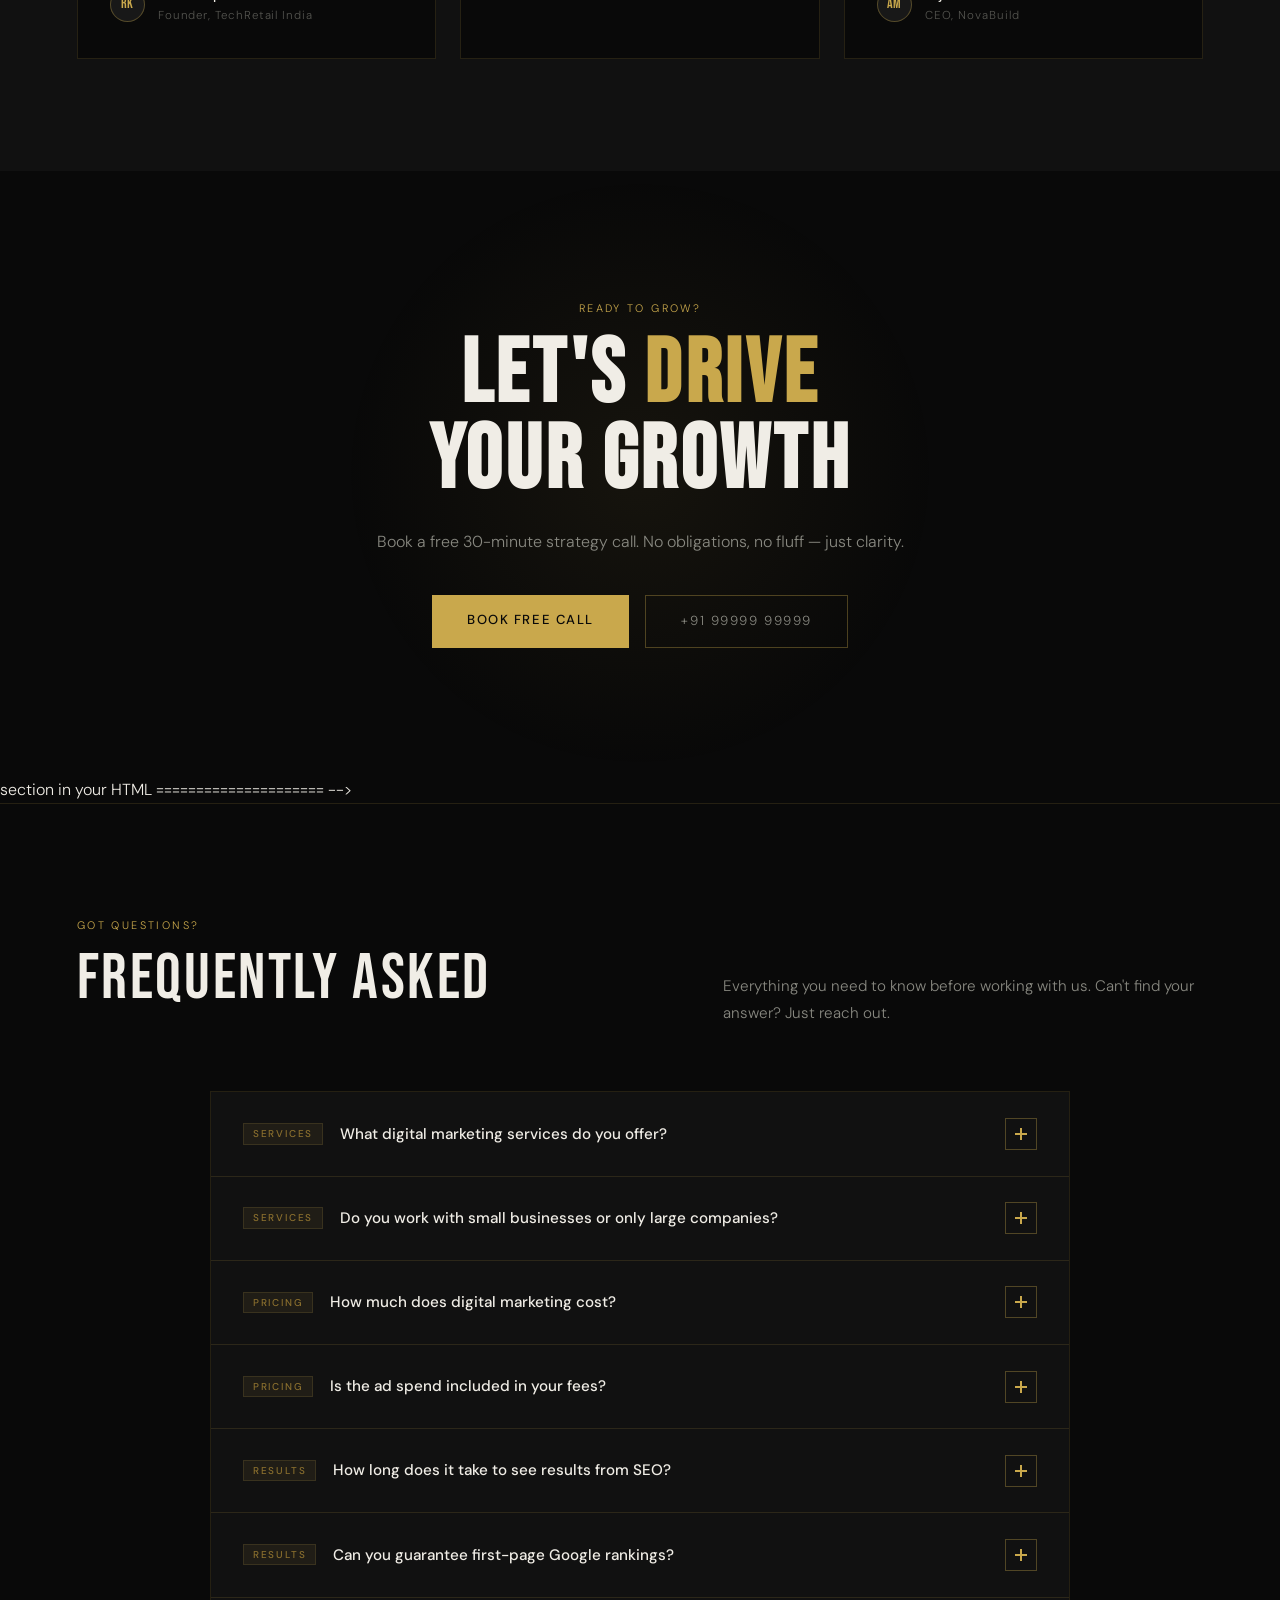
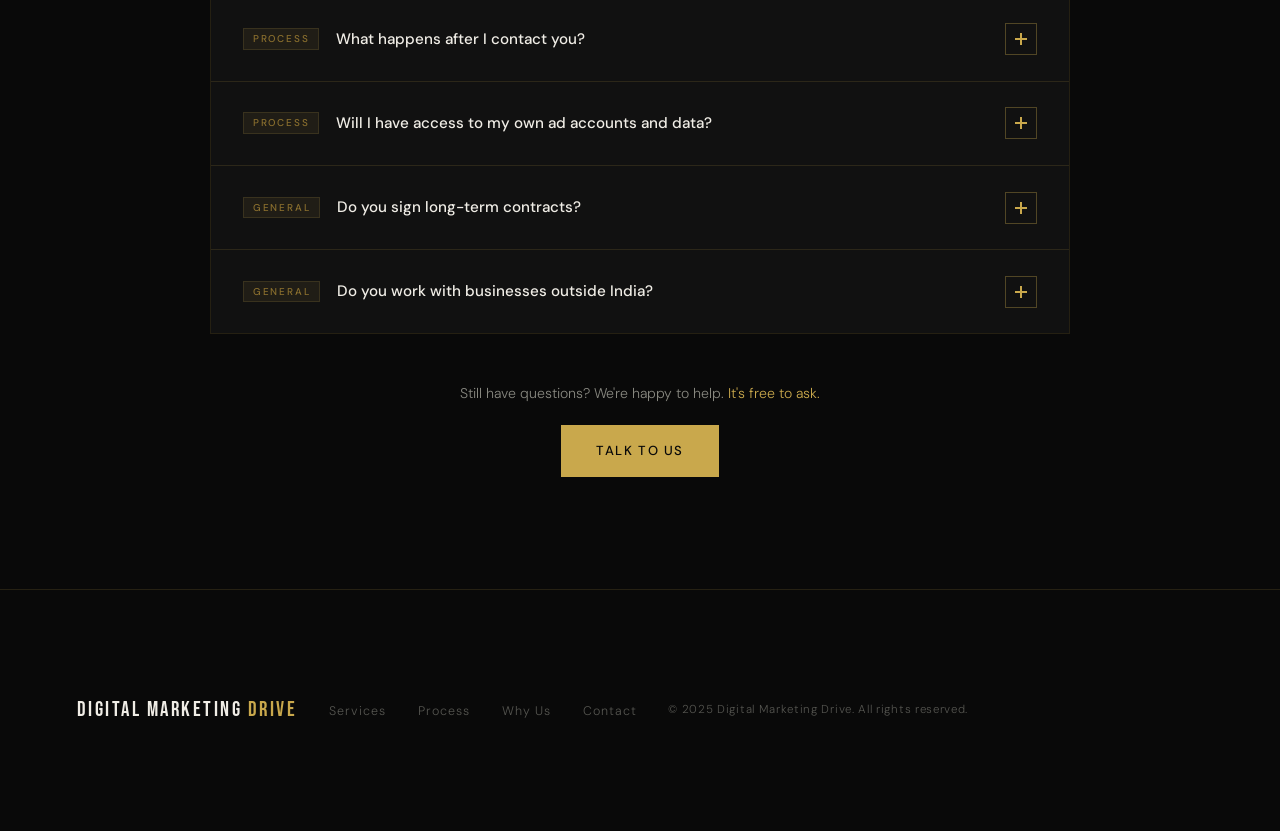
==== commit 15126e0b: "modified" ====
--- a/index.html
+++ b/index.html
@@ -260,7 +260,7 @@
   
 
 
-  
+<h1>Marketing Services</h1>  
   <p>Digital Marketing Drive is a marketing agency in Hazaribagh which specializes in providing marketing services to help  businesses grow digitally</p>
   <p> We offering services like SEO, google ads, meta ads, social media management,website promotion, marketing research</p>
 <image height="100 " width="100"src="images/Digital marketing.png" alt="digital marketing drive logo">
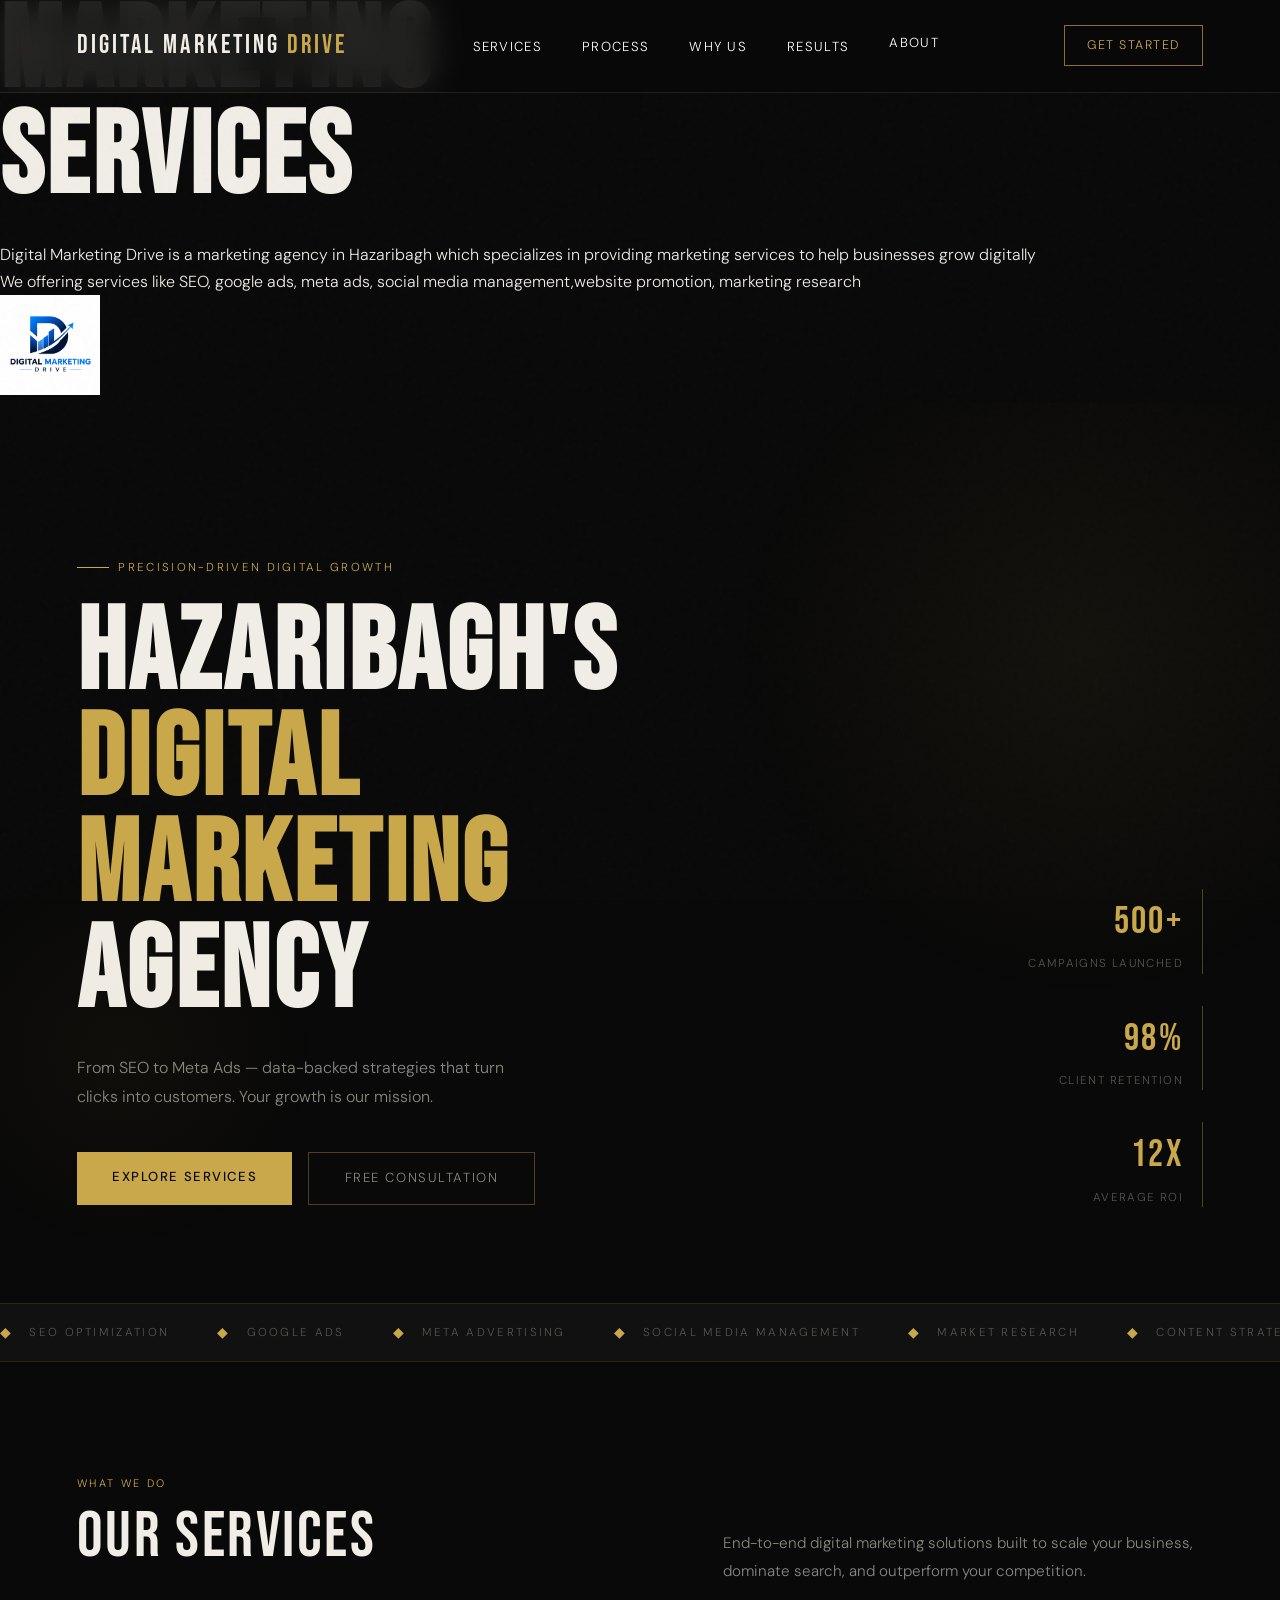
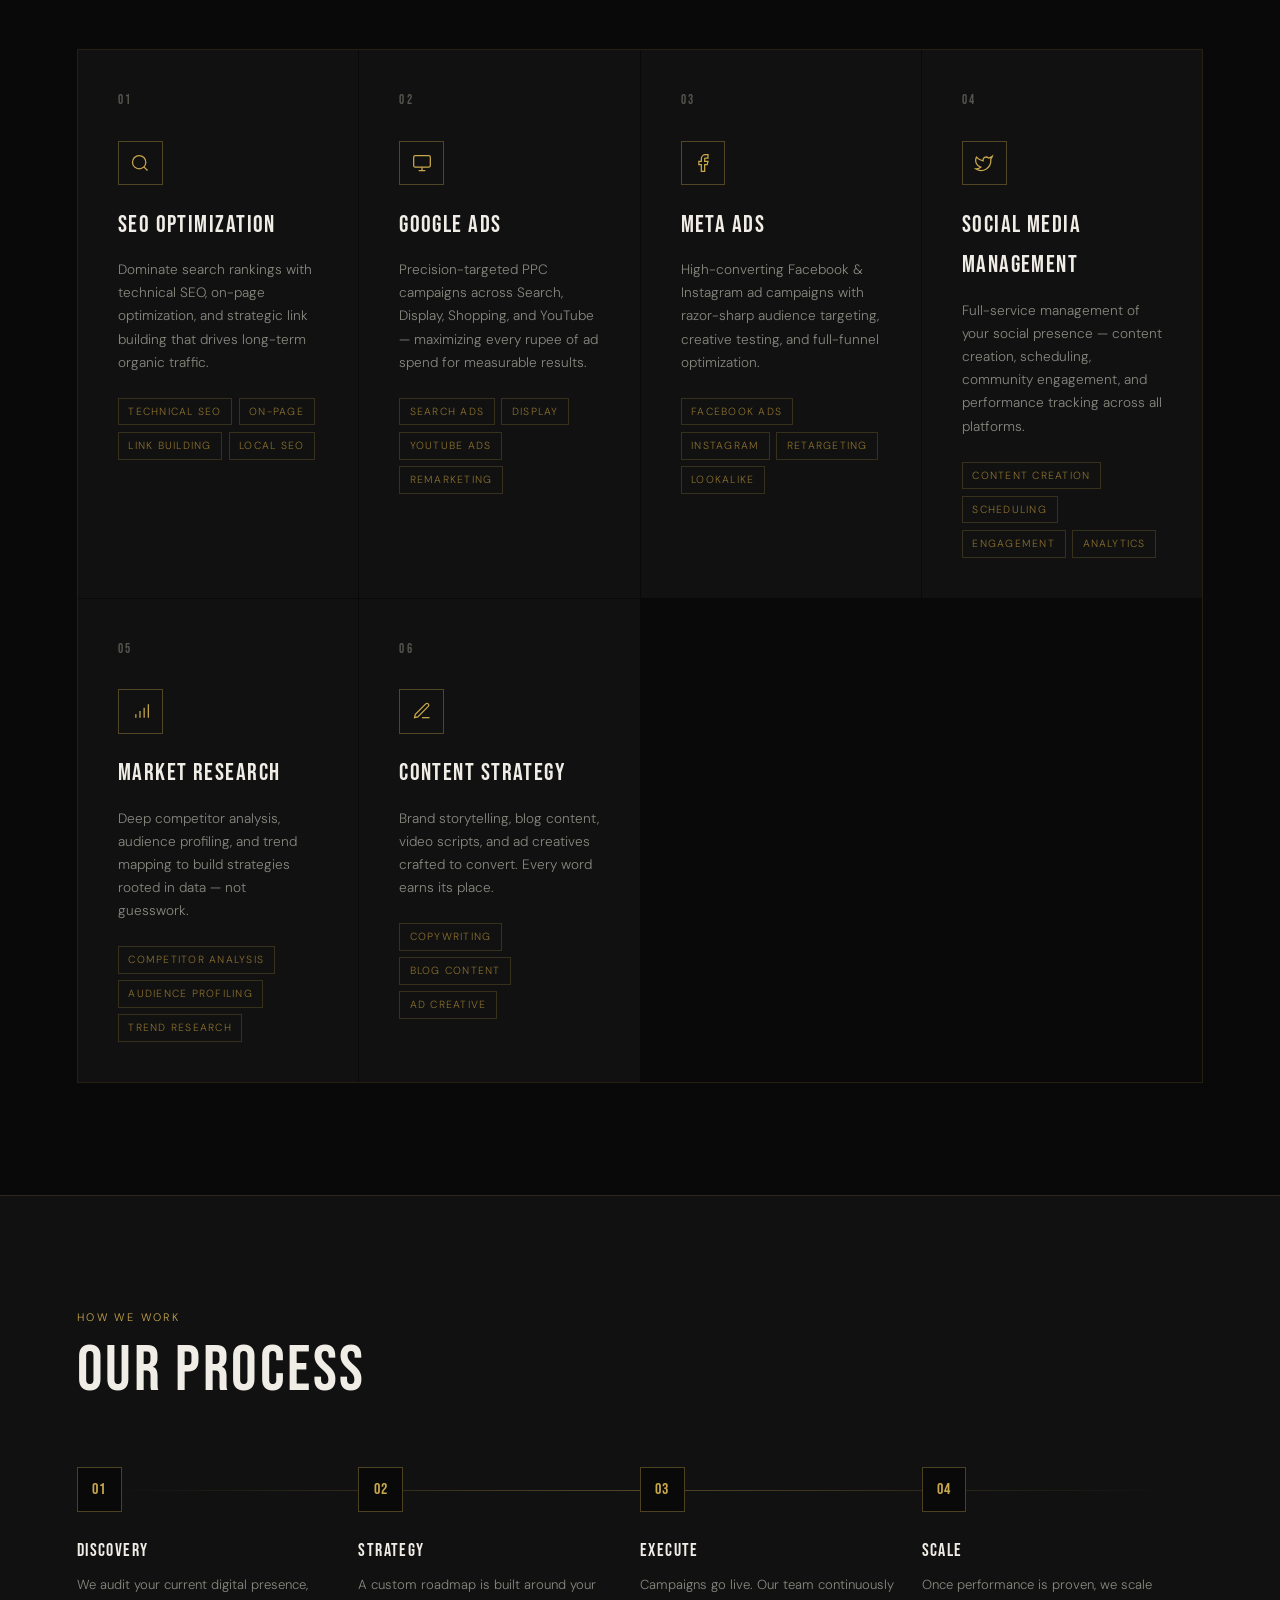
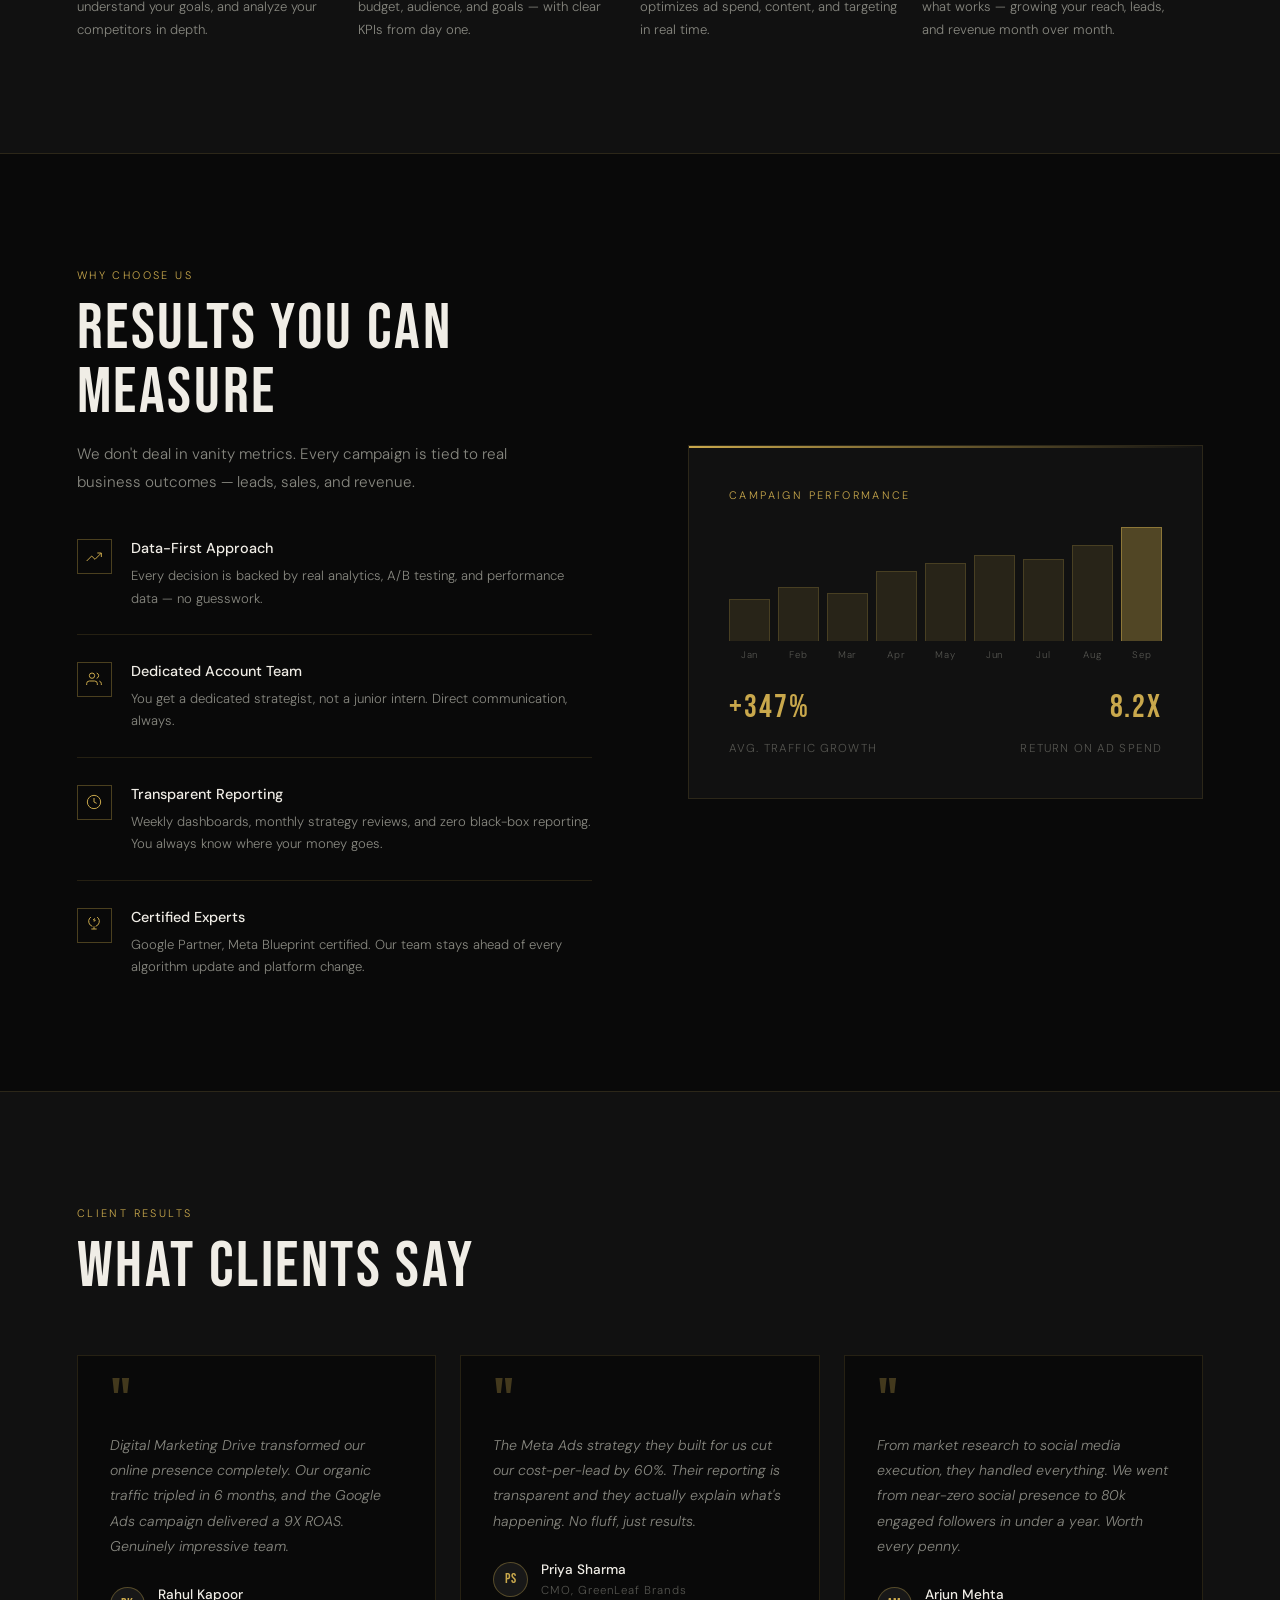
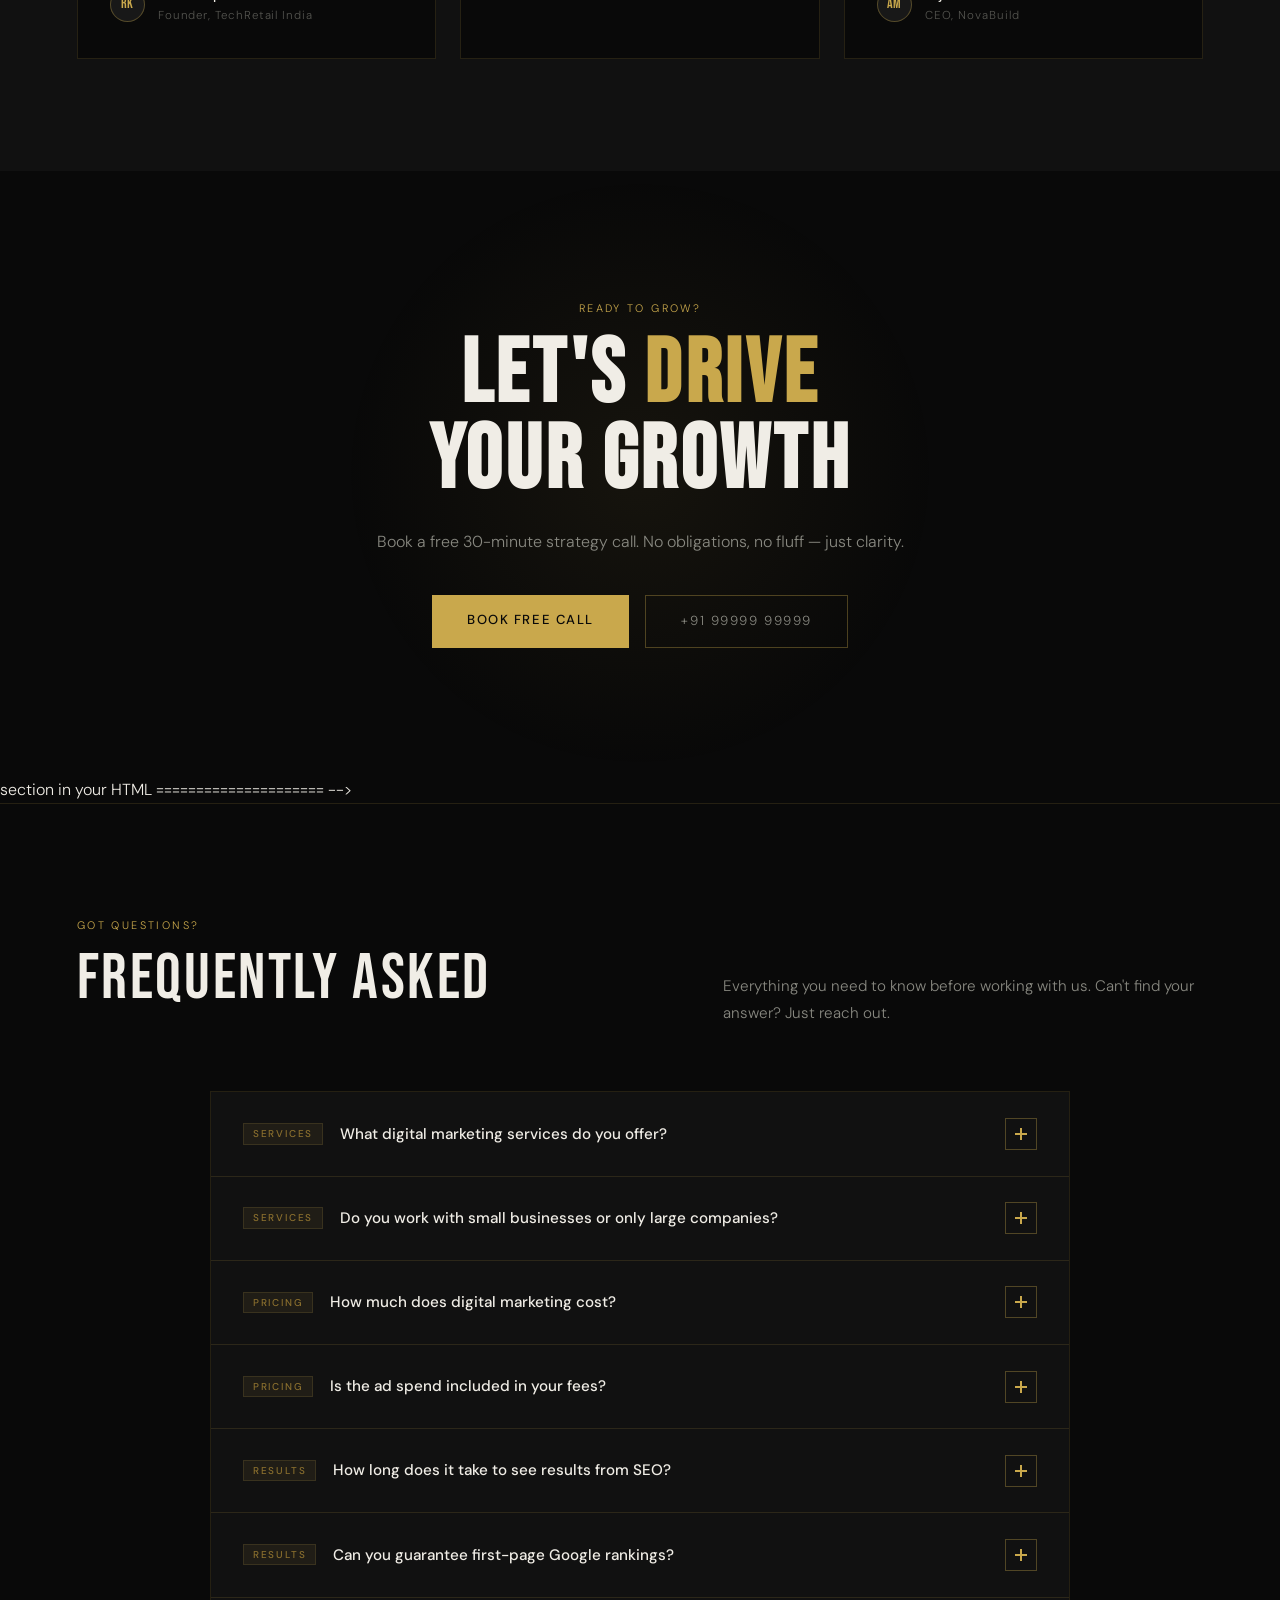
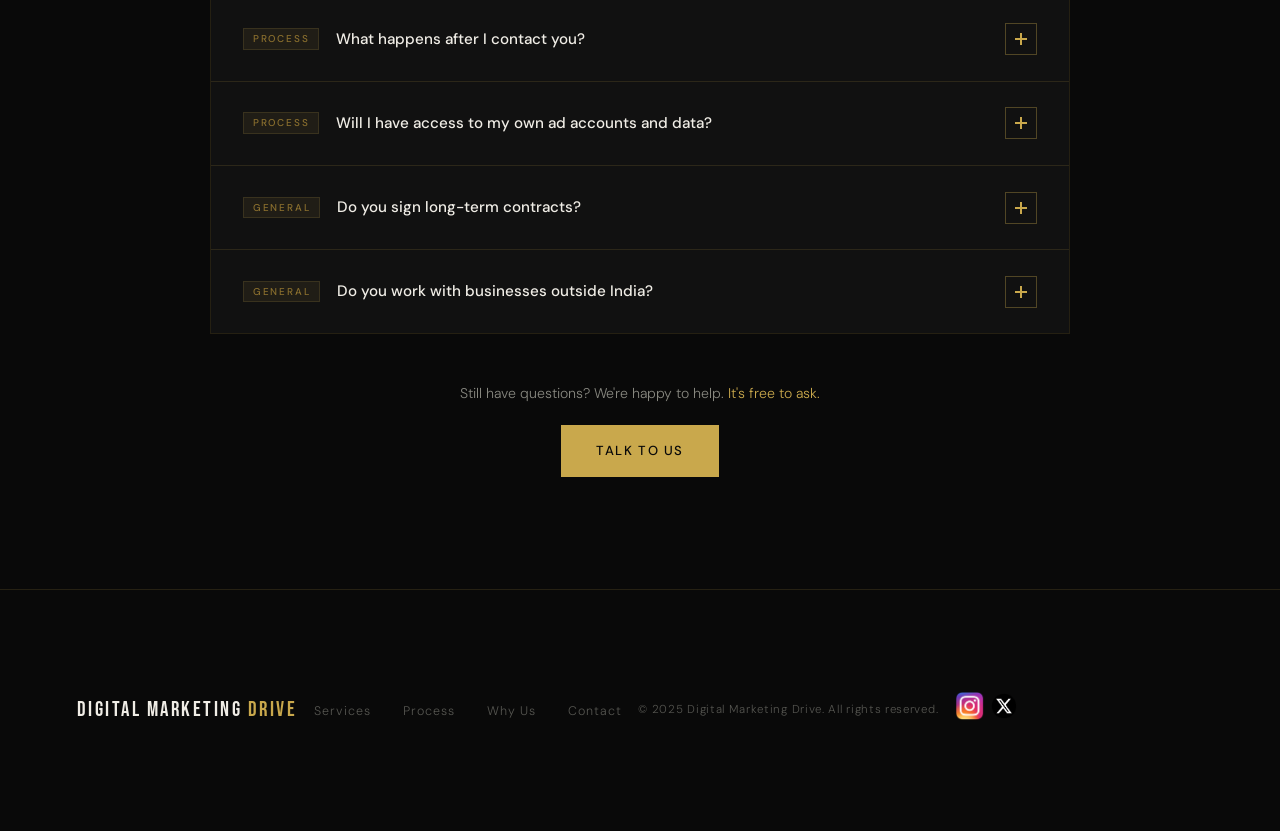
==== commit 1907a0ce: "social media" ====
--- a/index.html
+++ b/index.html
@@ -788,8 +788,8 @@
   <div class="footer-copy">© 2025 Digital Marketing Drive. All rights reserved.</div>
   <section class="social">
     <a href=""></a>
-    <a href=""><img src="" alt=""></a>
-    <a href=""><img src="" alt=""></a>
+    <a href="https://www.instagram.com/digital.marketing.drive/"><img height="30px" src="images/pngwing.com.png" alt=""></a>
+    <a href="https://x.com/DigitalMDrive"><img height="30" src="images/x logo.png" alt=""></a>
     <a href=""><img src="" alt=""></a>
     <a href=""><img src="" alt=""></a>
   </section>
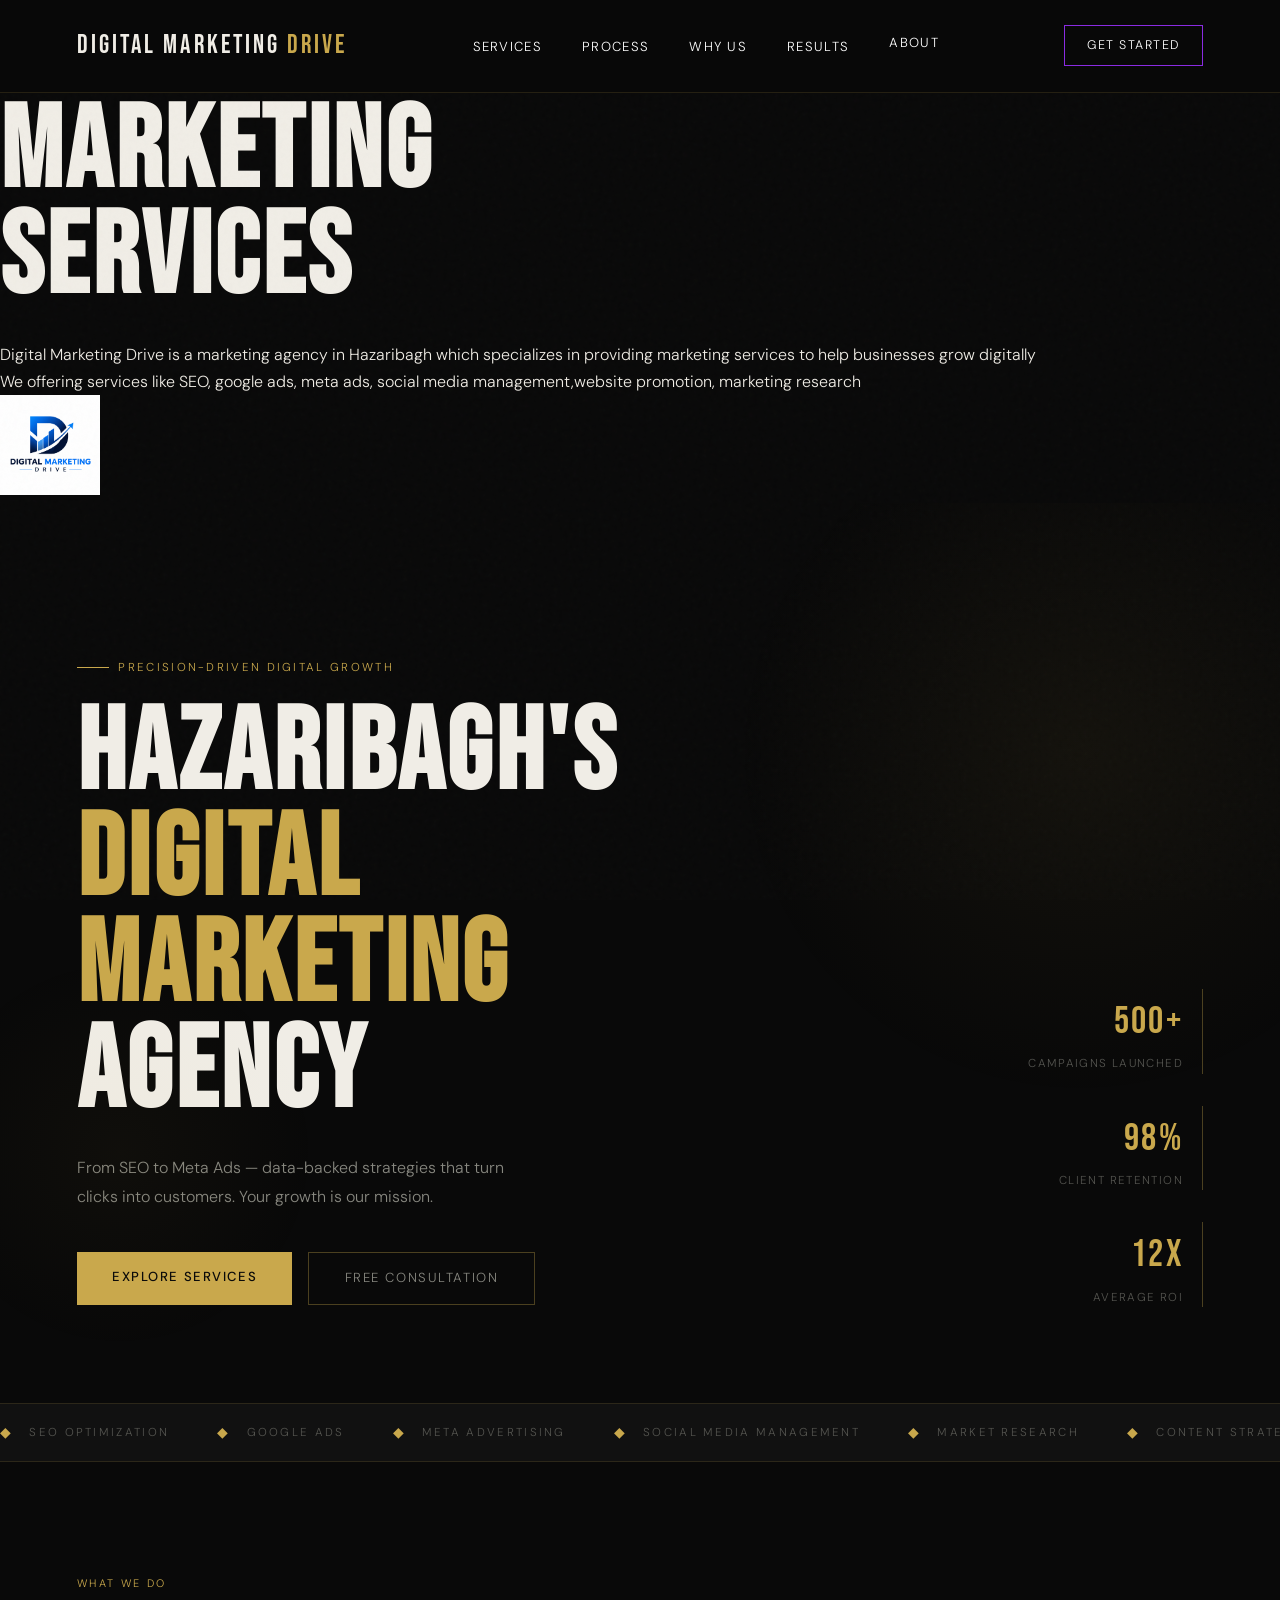
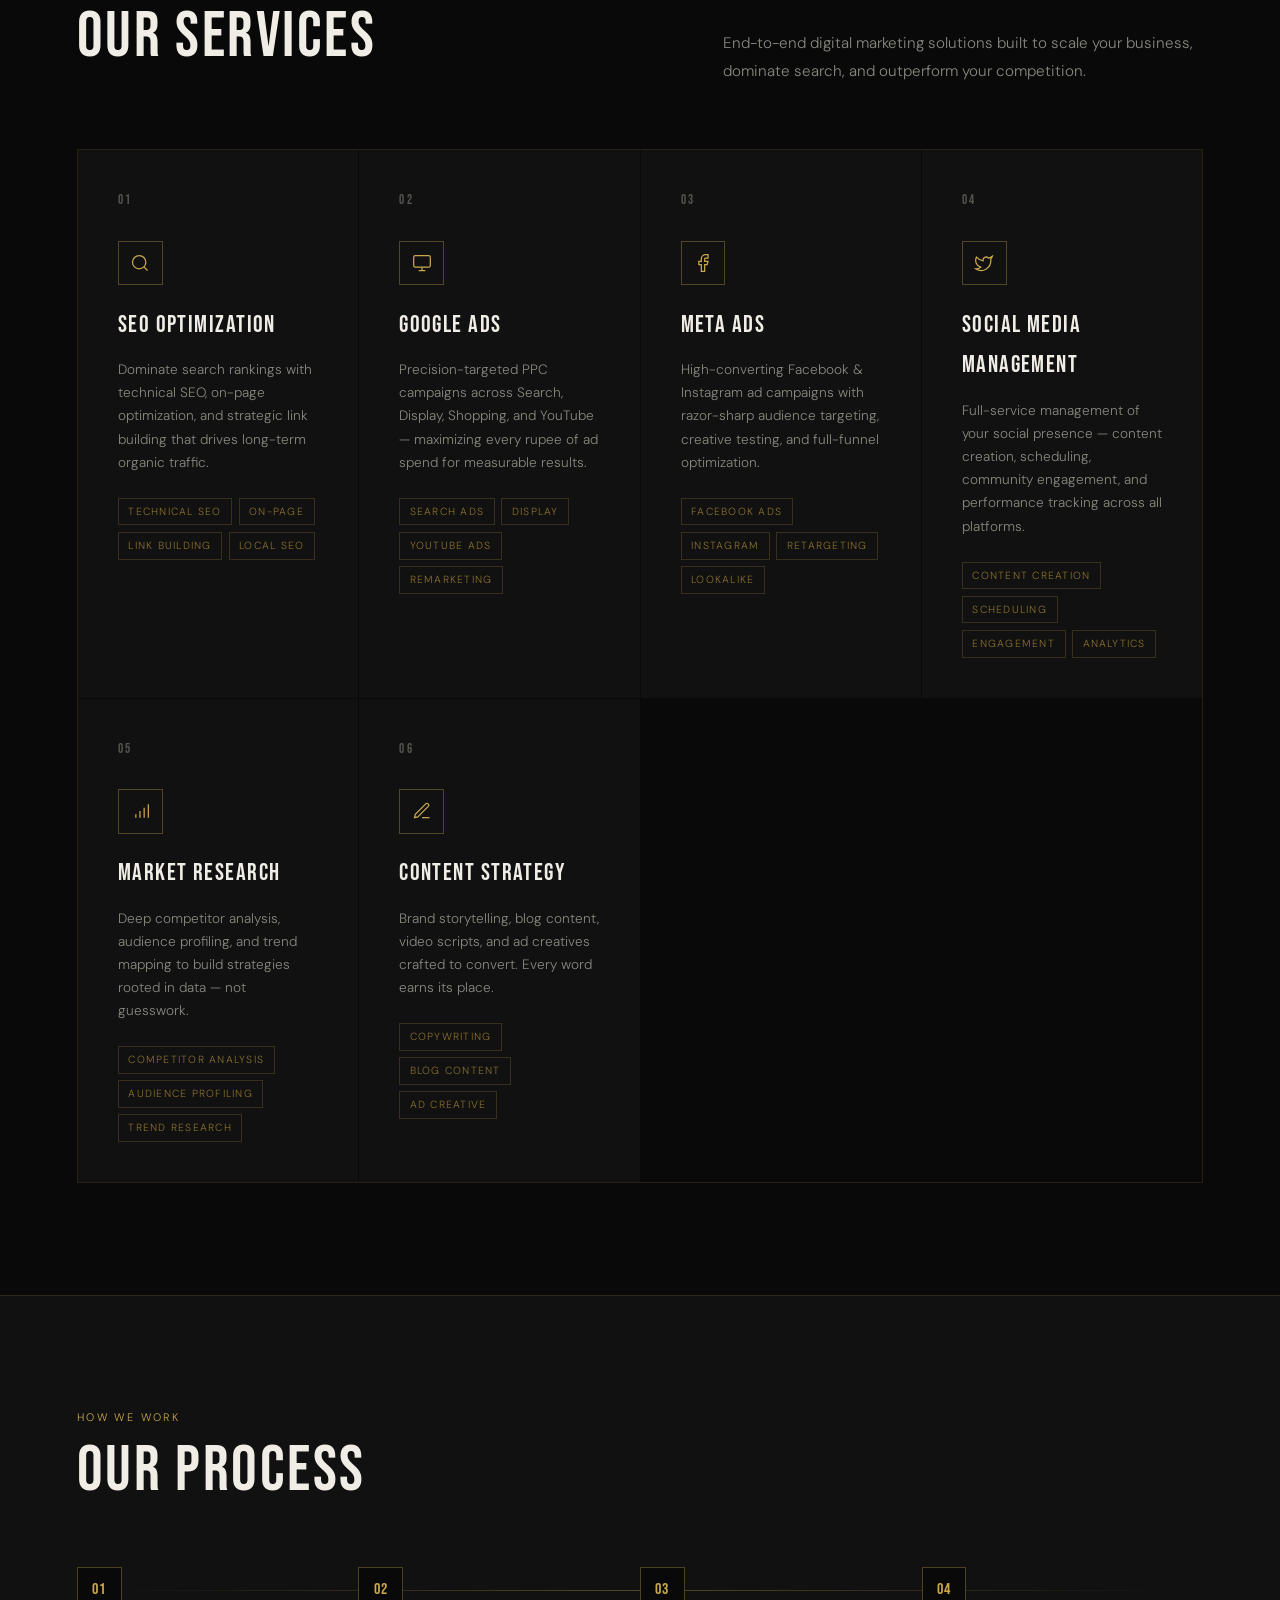
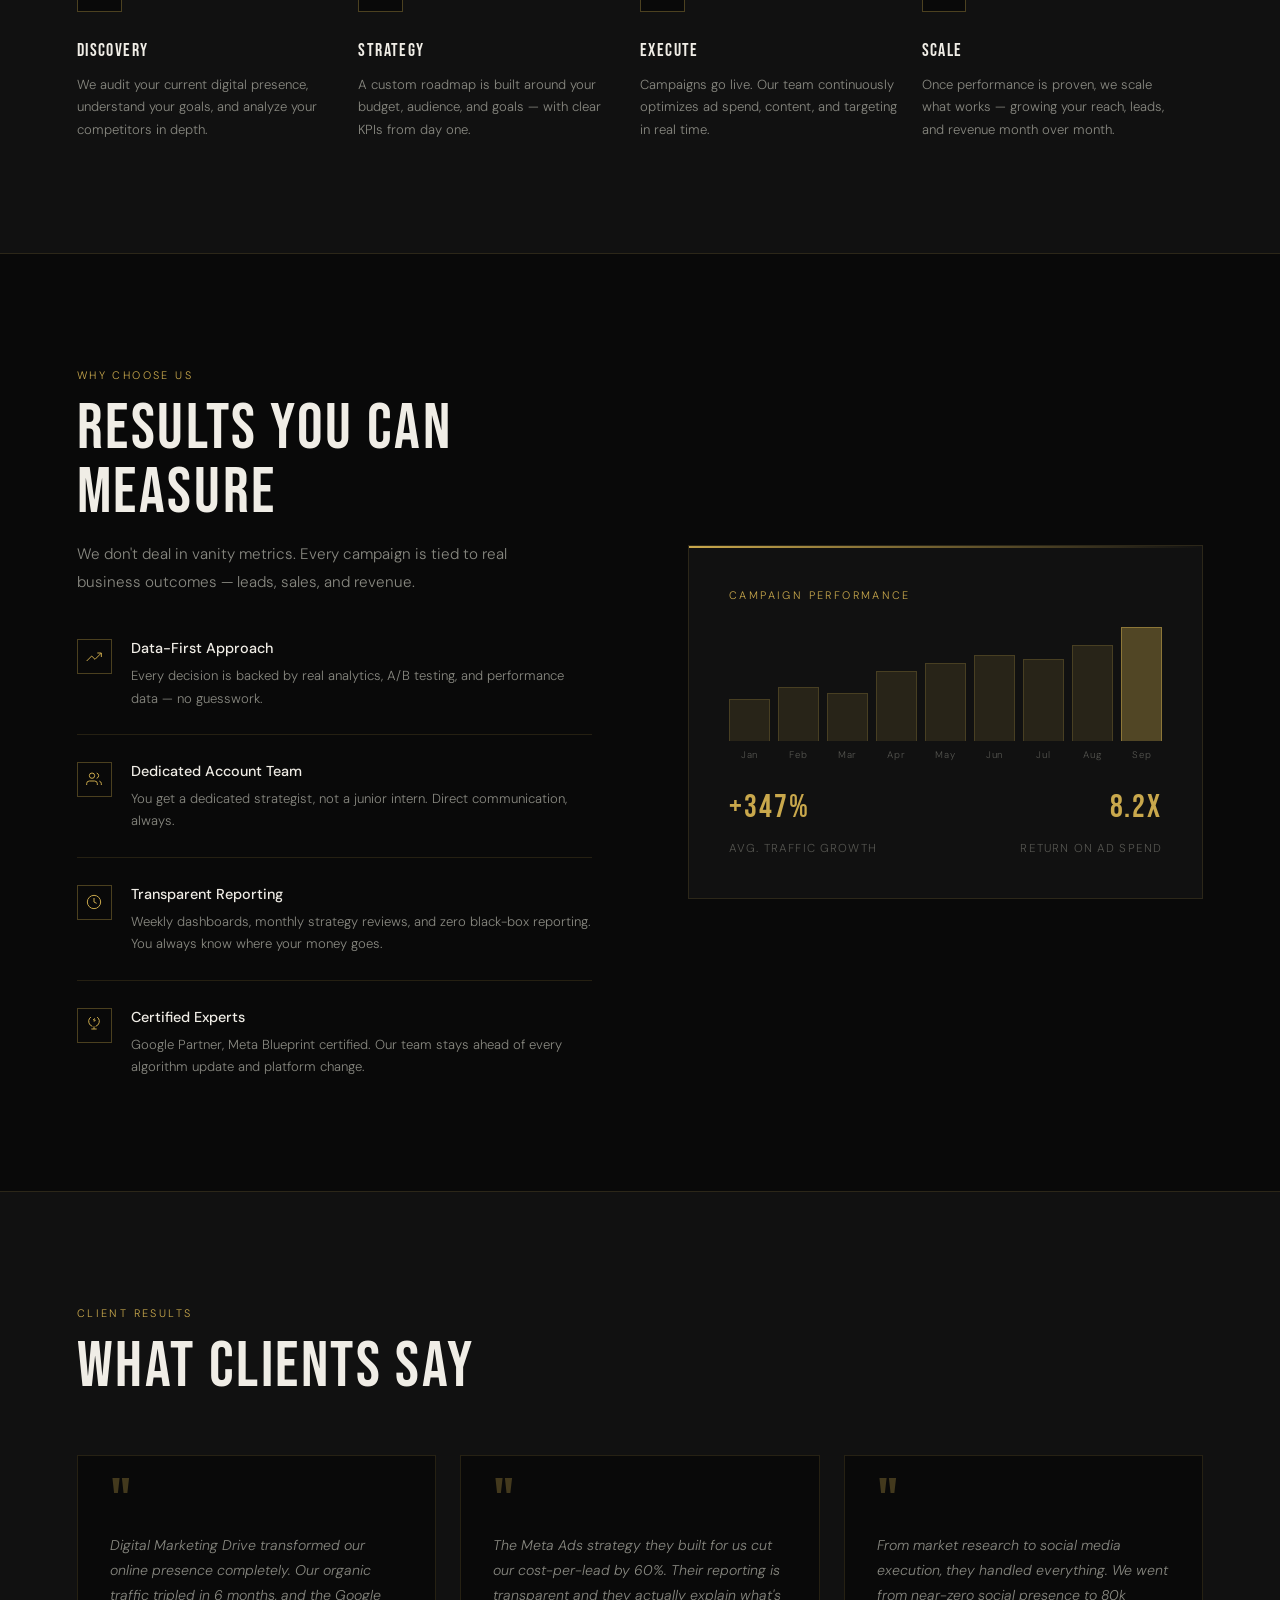
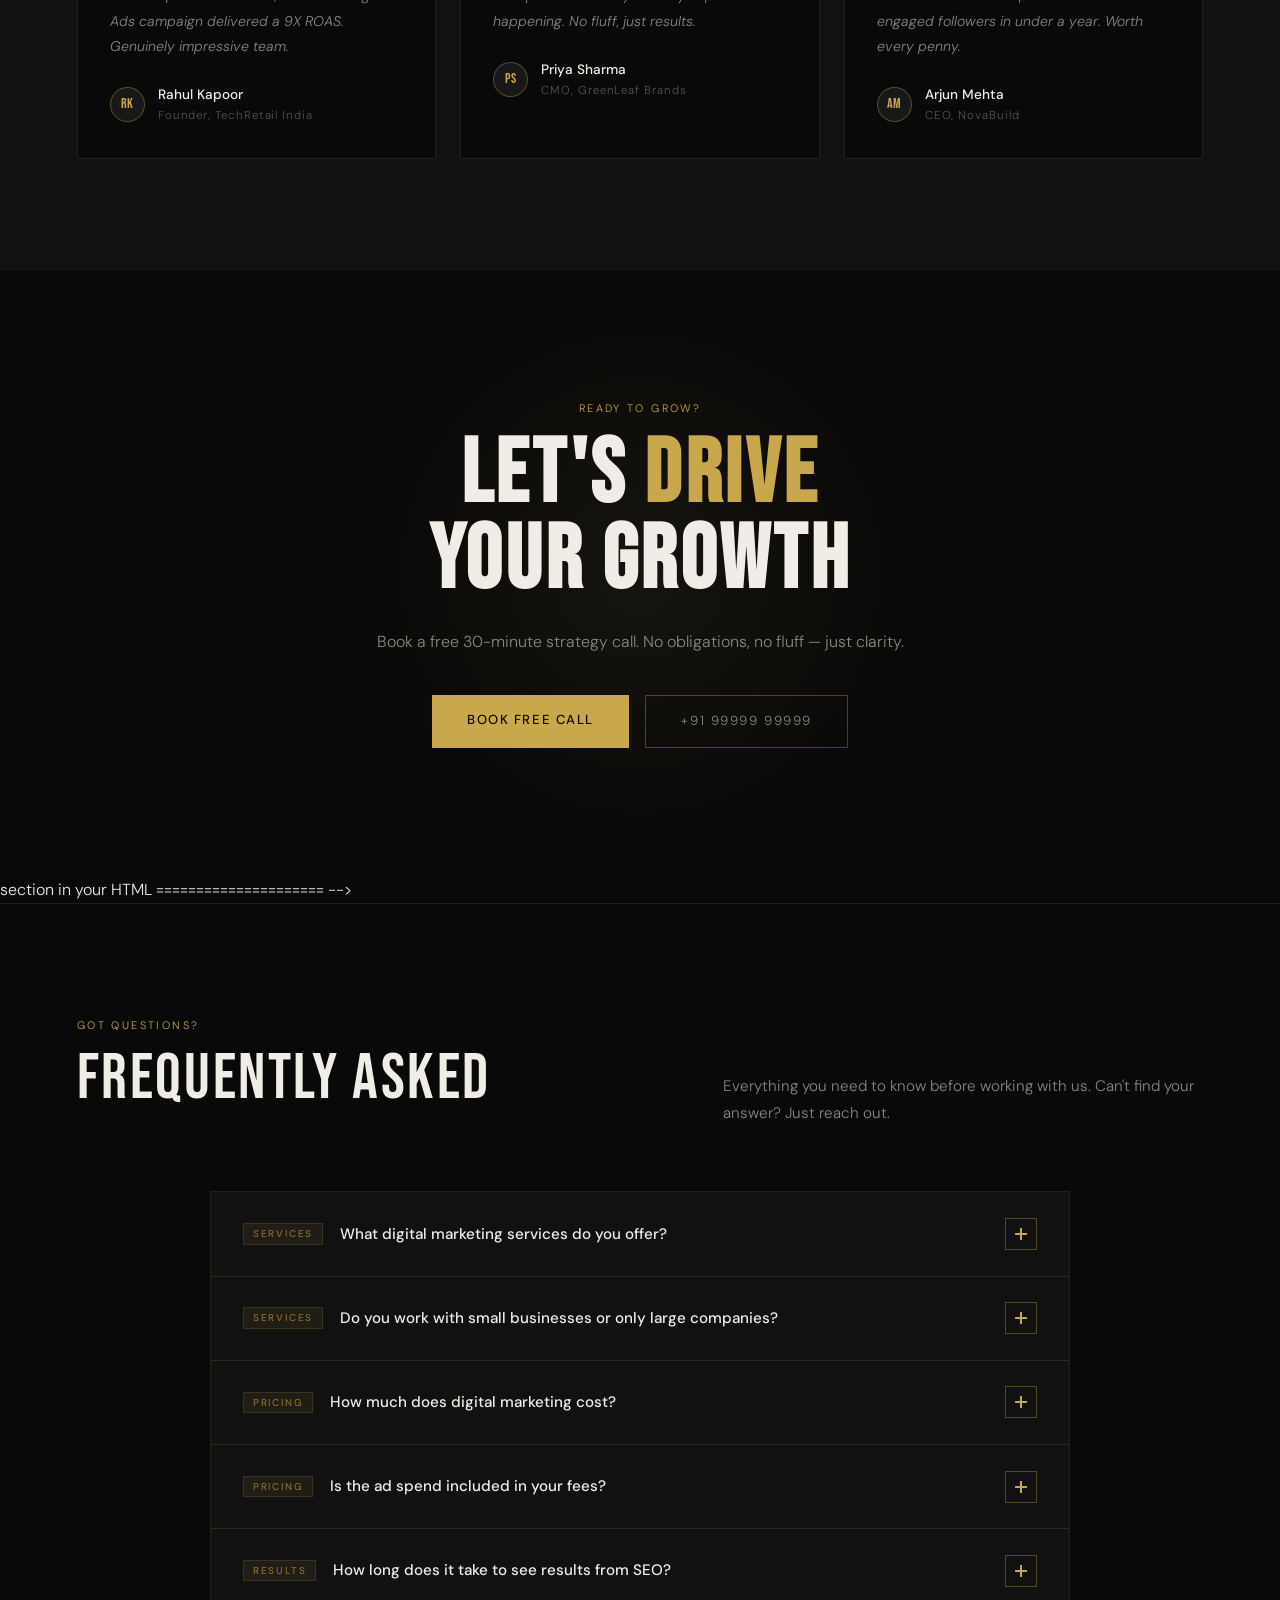
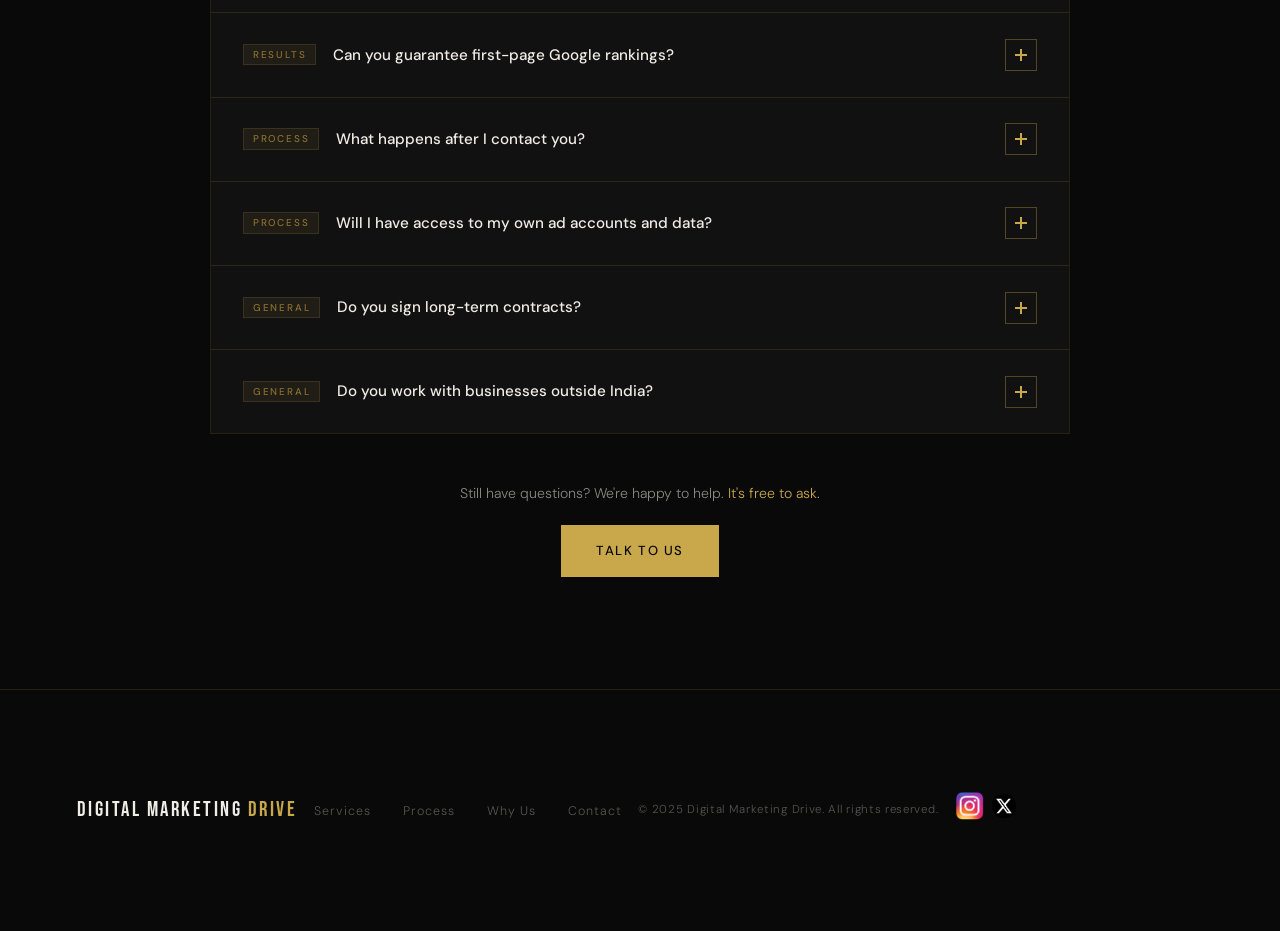
==== commit 4007eac3: "add new classes" ====
--- a/index.html
+++ b/index.html
@@ -260,7 +260,7 @@
   
 
 
-<h1>Marketing Services</h1>  
+<h1 class="hero-title">Marketing Services</h1>  
   <p>Digital Marketing Drive is a marketing agency in Hazaribagh which specializes in providing marketing services to help  businesses grow digitally</p>
   <p> We offering services like SEO, google ads, meta ads, social media management,website promotion, marketing research</p>
 <image height="100 " width="100"src="images/Digital marketing.png" alt="digital marketing drive logo">
--- a/style.css
+++ b/style.css
@@ -24,6 +24,10 @@
     font-weight: 300;
     line-height: 1.7;
   }
+  .hero-title{
+    
+    margin-top: 100px;
+  }
 
   /* NOISE OVERLAY */
   body::before {
@@ -78,8 +82,8 @@
 
   .nav-cta {
     background: transparent;
-    border: 1px solid var(--gold-dim);
-    color: var(--gold);
+    border: 1px solid blueviolet;
+    color: white;
     padding: 0.55rem 1.4rem;
     font-family: 'DM Sans', sans-serif;
     font-size: 0.78rem;
@@ -91,8 +95,9 @@
   }
 
   .nav-cta:hover {
-    background: var(--gold);
-    color: #090909;
+    background: red;
+    color:black;
+  
   }
 
   /* HERO */
